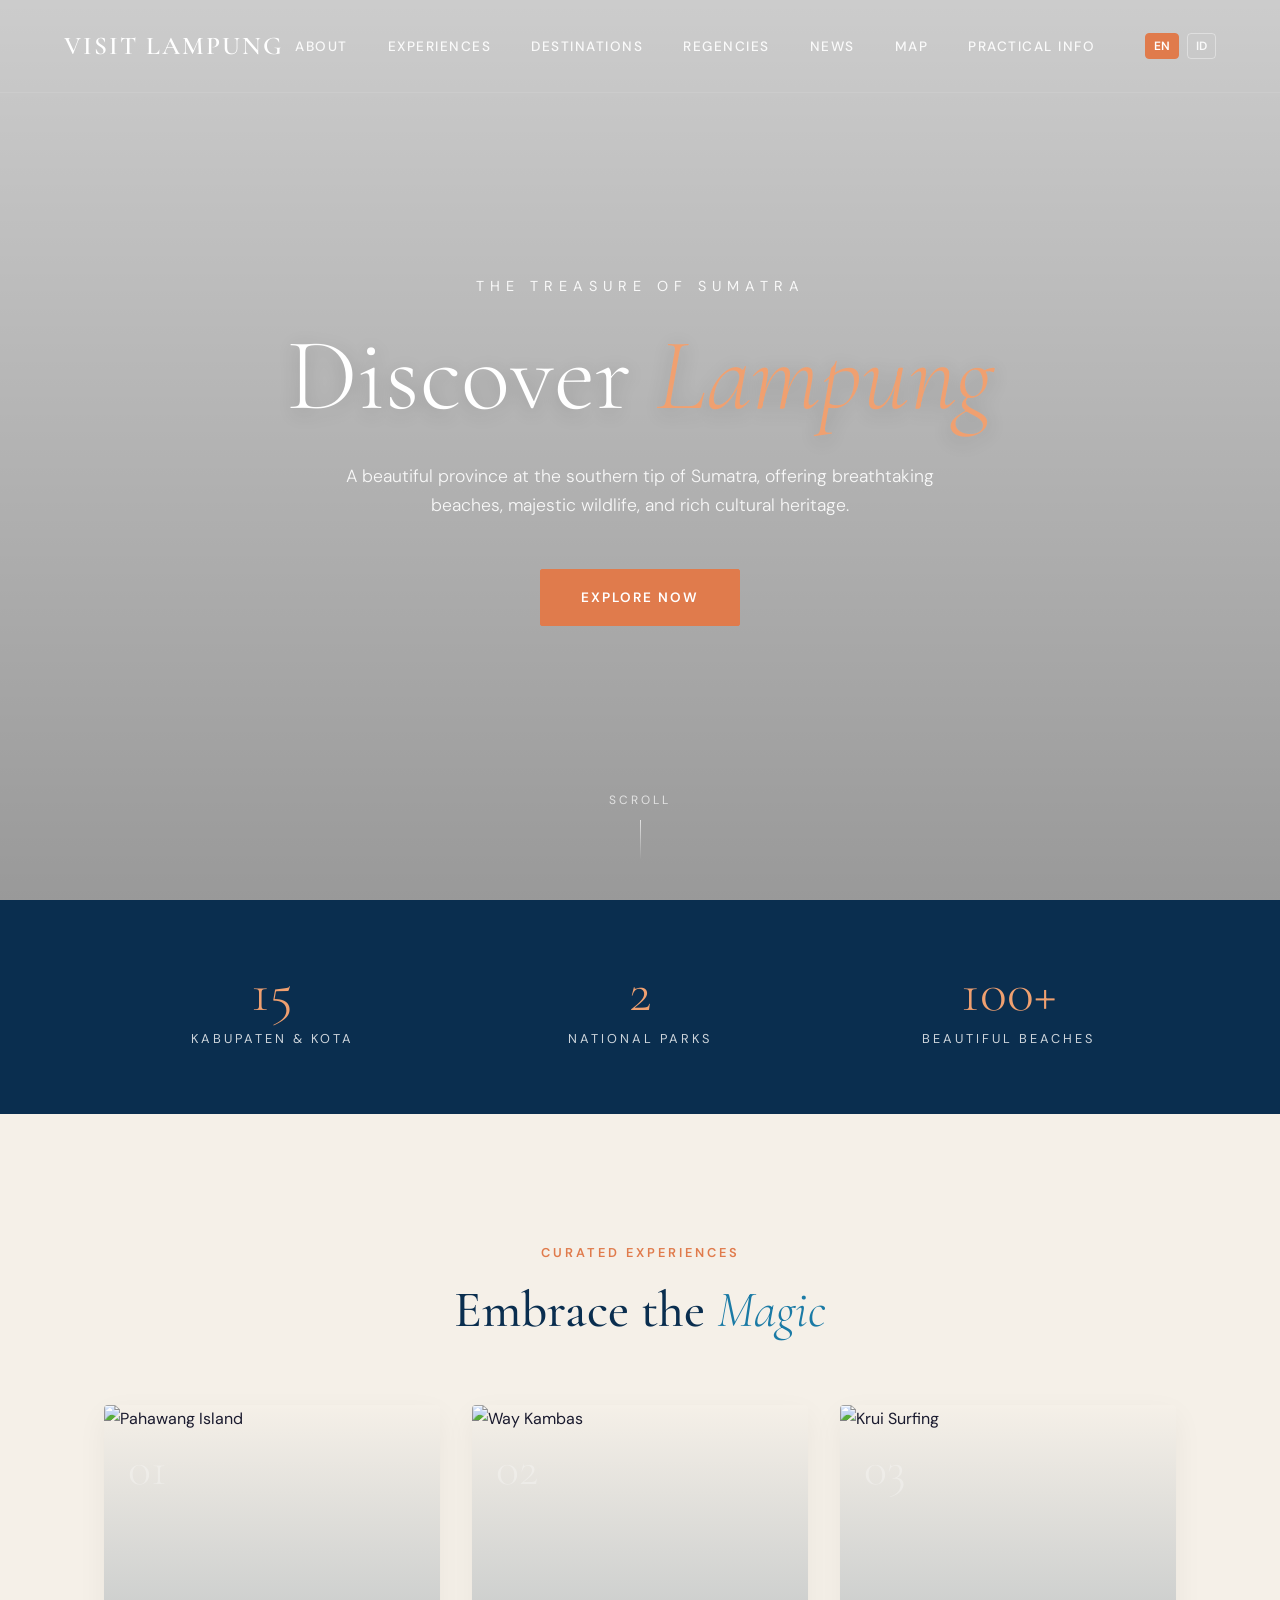
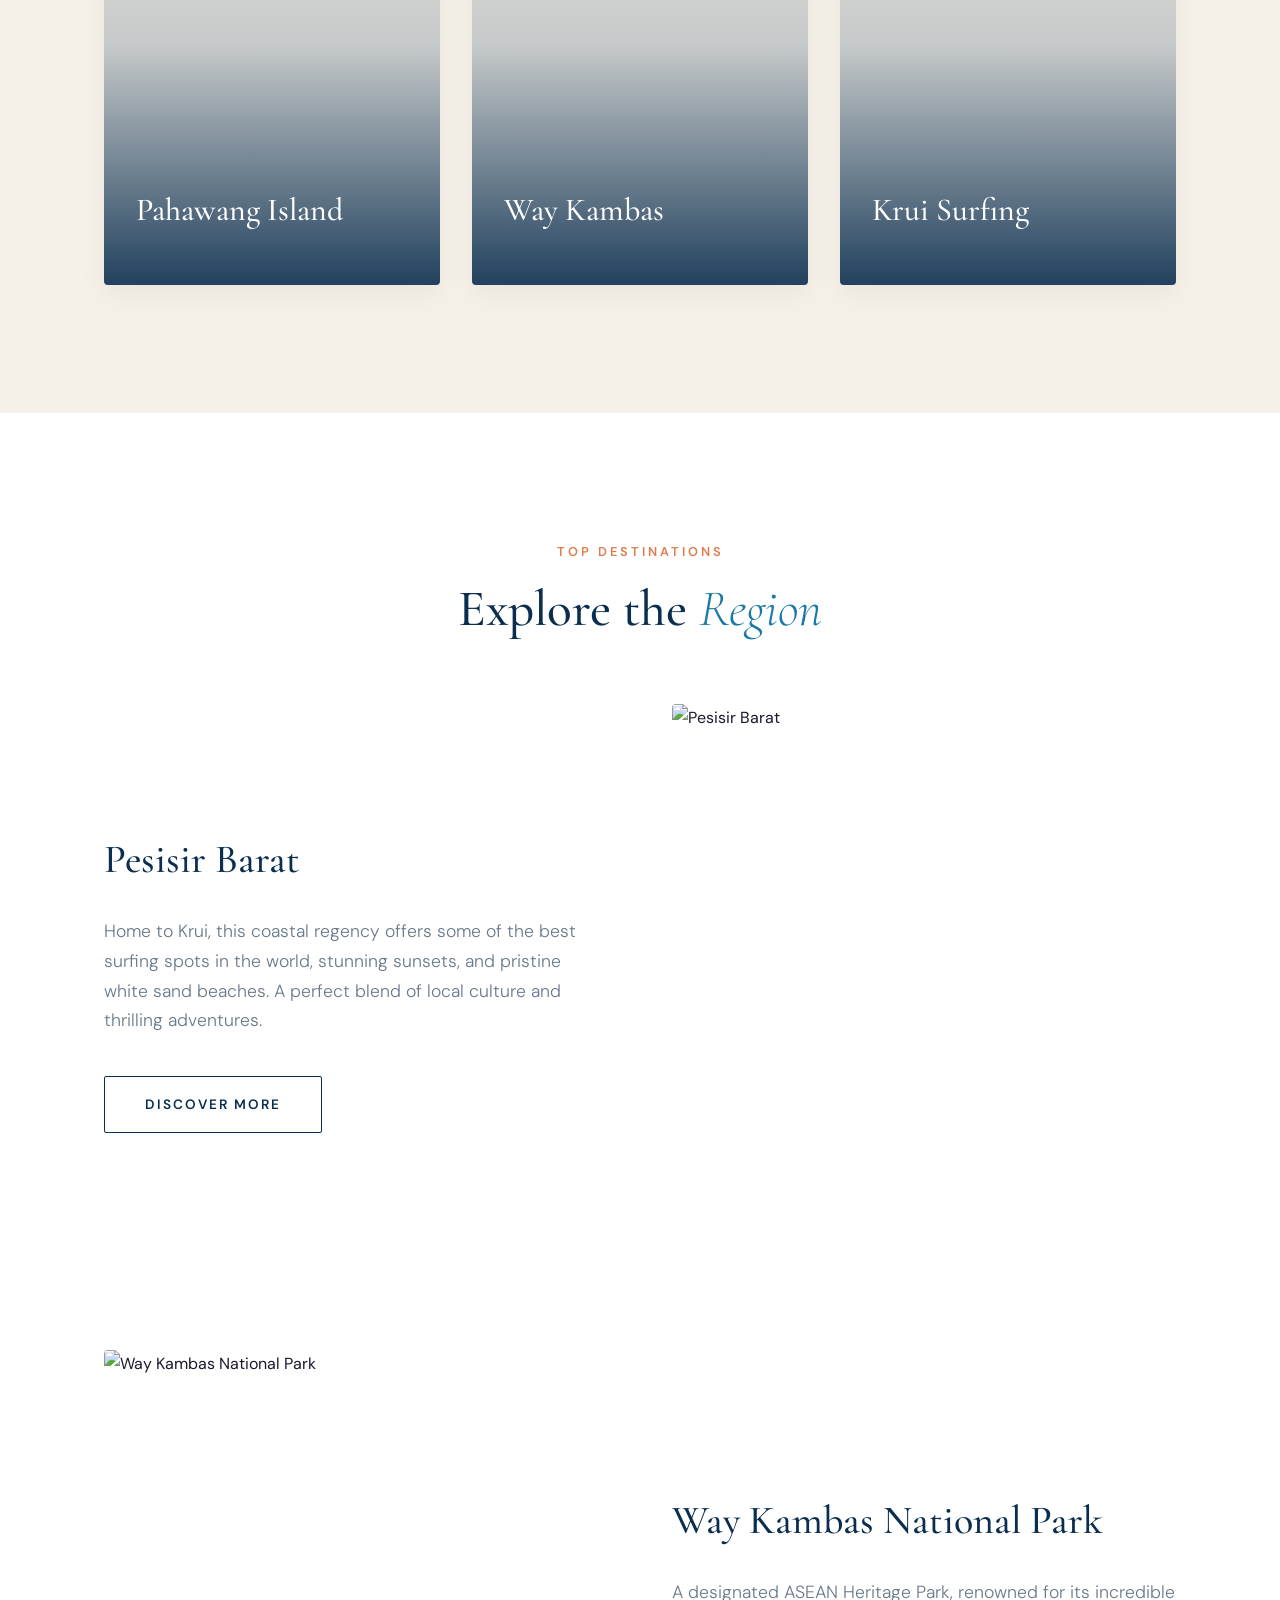
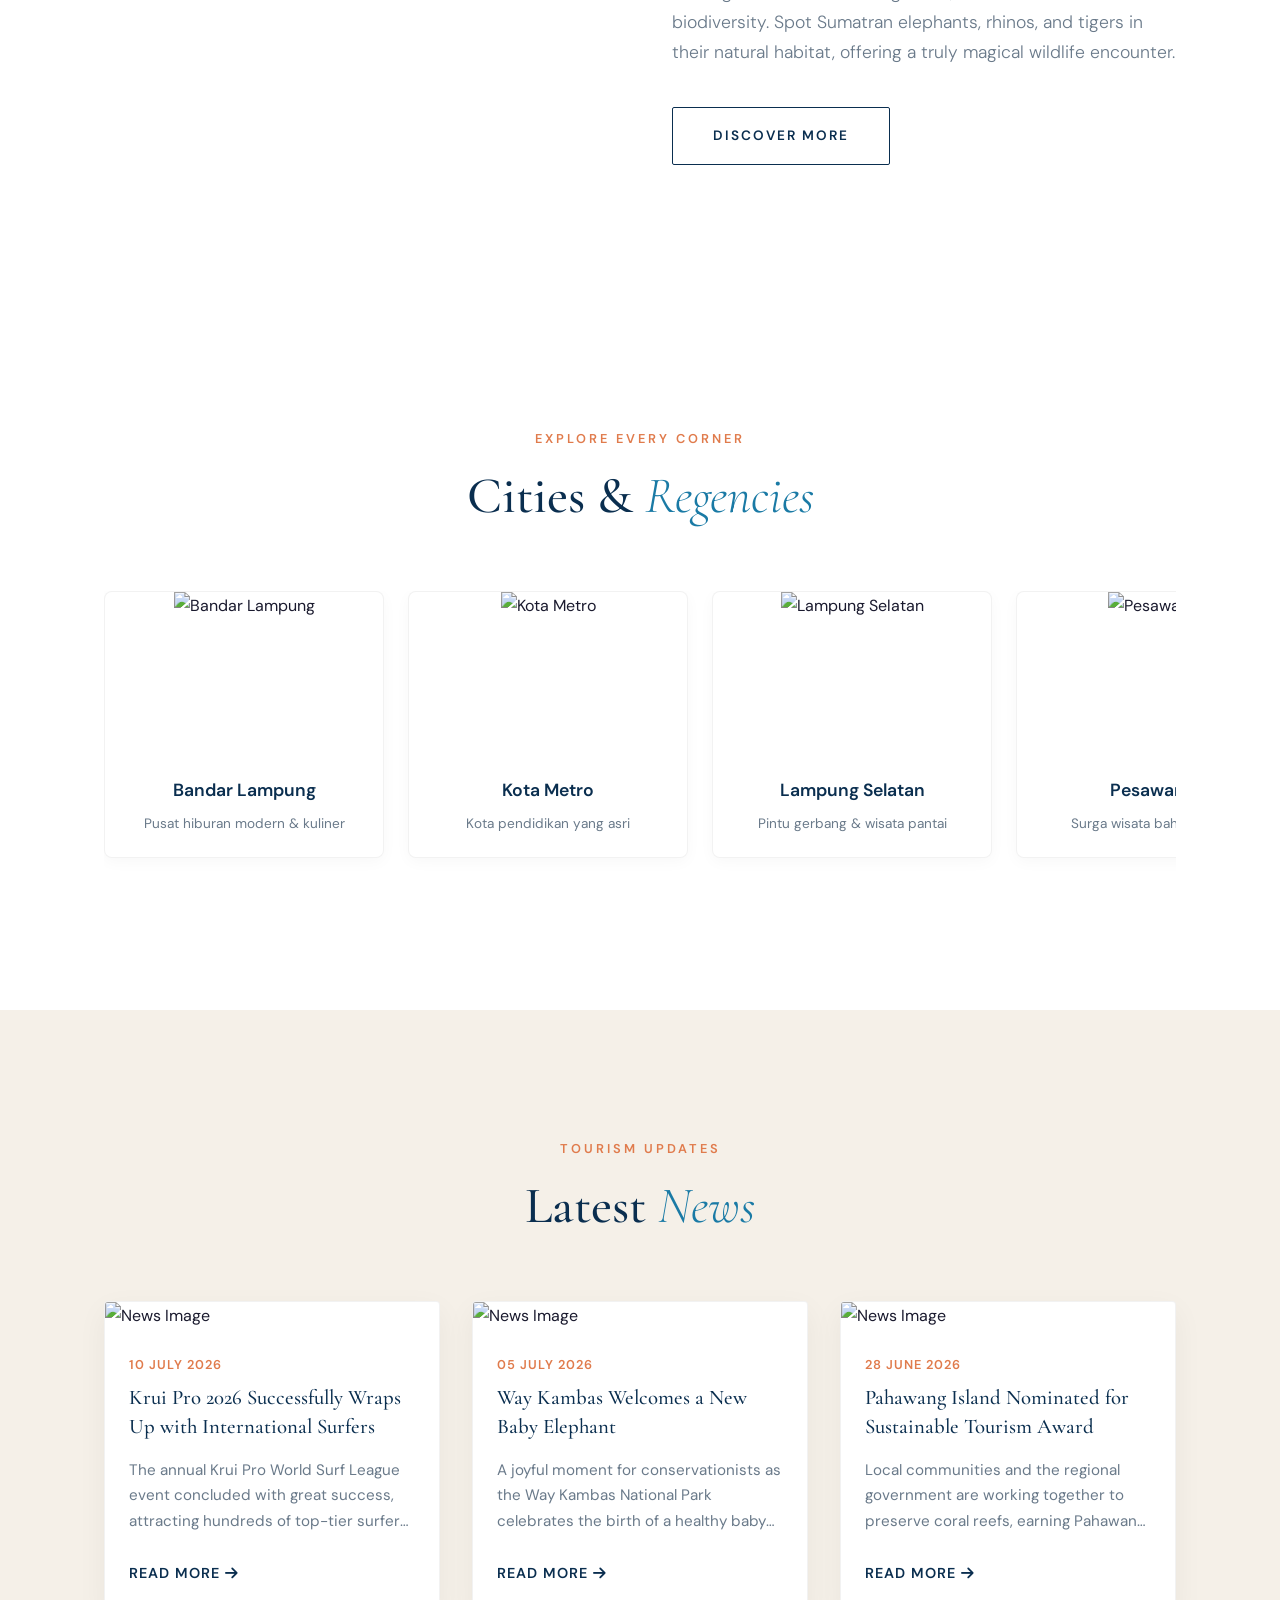
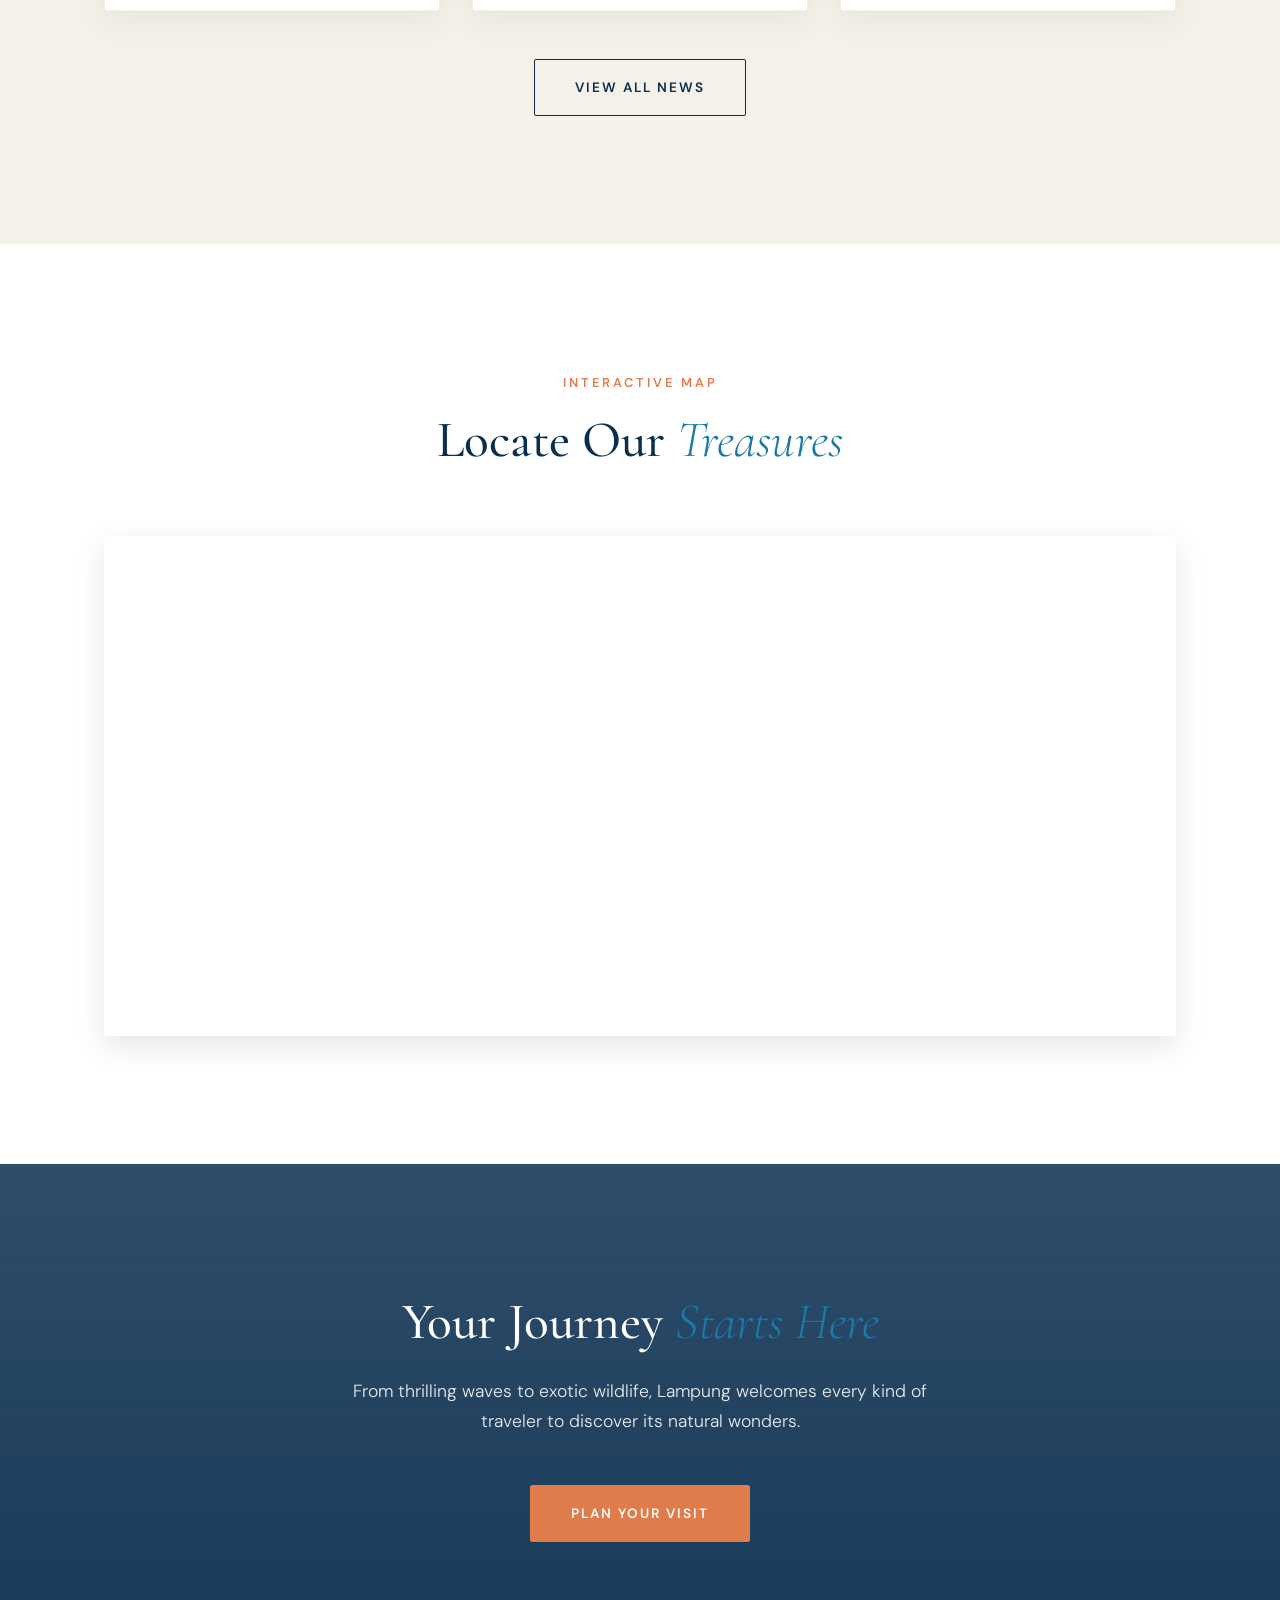
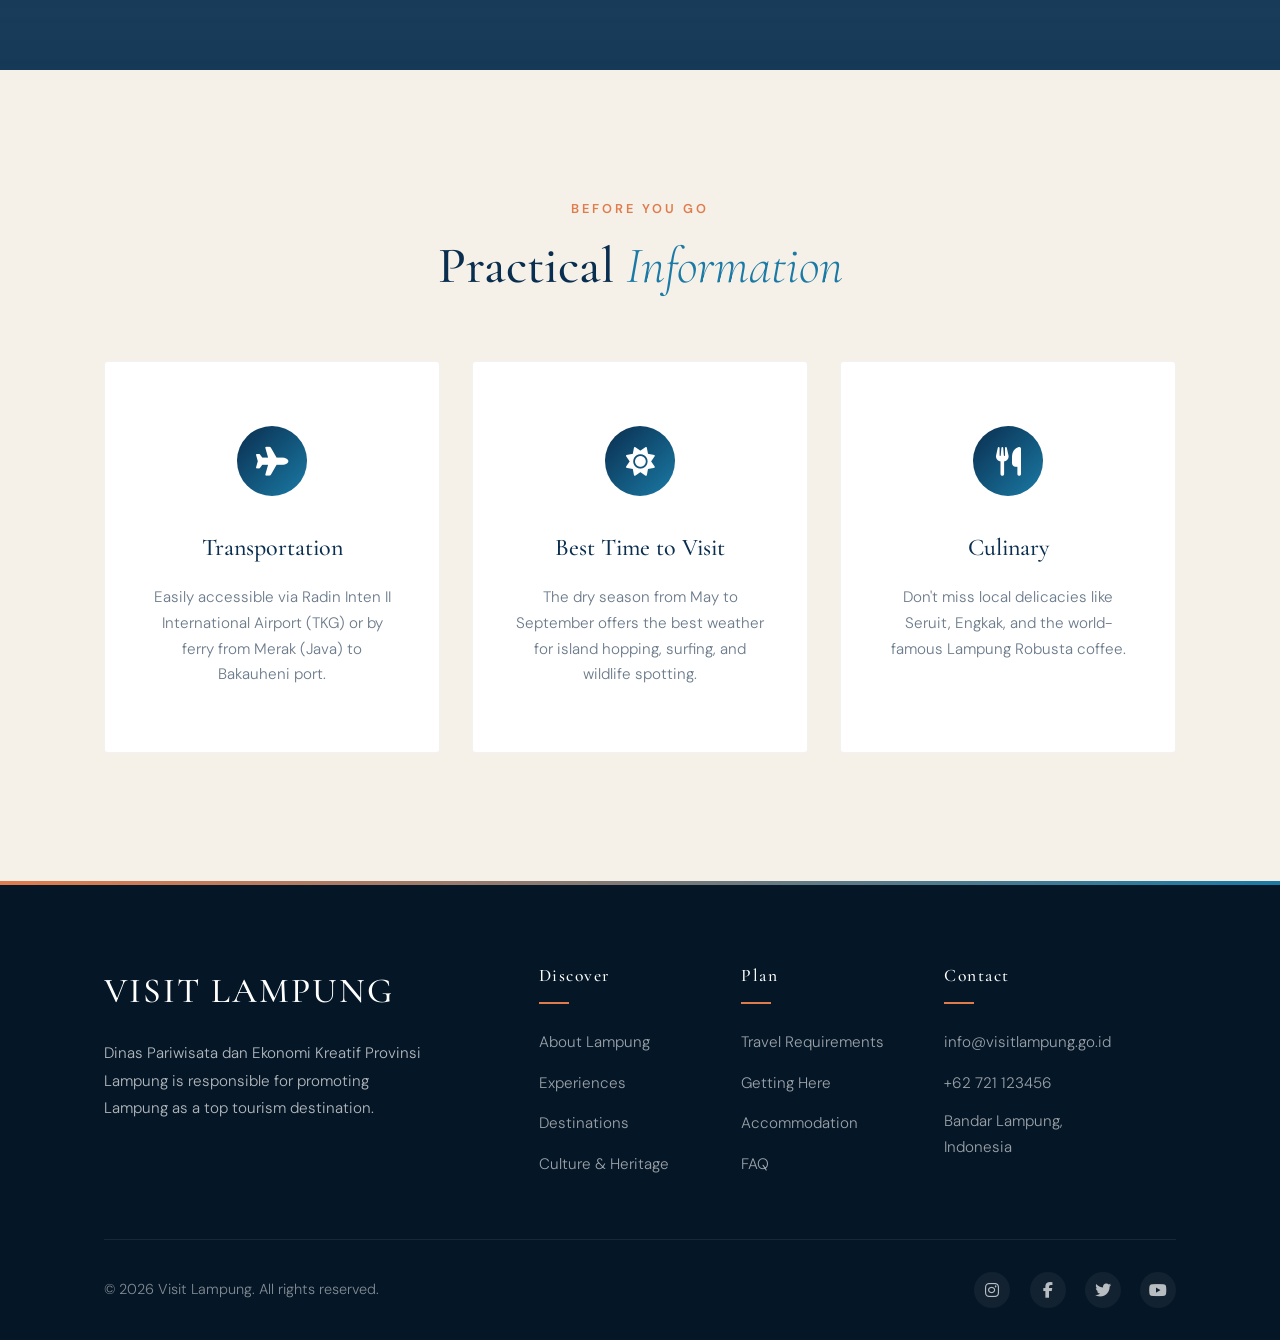
==== index.html @ 8936d52b "awal" ====
<!DOCTYPE html>
<html lang="en">

<head>
    <meta charset="UTF-8">
    <meta name="viewport" content="width=device-width, initial-scale=1.0">
    <title data-i18n="page_title">Visit Lampung — The Treasure of Sumatra</title>

    <!-- Fonts -->
    <link rel="preconnect" href="https://fonts.googleapis.com">
    <link rel="preconnect" href="https://fonts.gstatic.com" crossorigin>
    <link
        href="https://fonts.googleapis.com/css2?family=Cormorant+Garamond:ital,wght@0,300;0,500;0,600;1,300;1,500&family=DM+Sans:wght@300;400;500;600&display=swap"
        rel="stylesheet">

    <!-- Icons -->
    <link rel="stylesheet" href="https://cdnjs.cloudflare.com/ajax/libs/font-awesome/6.4.0/css/all.min.css">

    <!-- Leaflet CSS -->
    <link rel="stylesheet" href="https://unpkg.com/leaflet@1.9.4/dist/leaflet.css"
        integrity="sha256-p4NxAoJBhIIN+hmNHrzRCf9tD/miZyoHS5obTRR9BMY=" crossorigin="" />

    <link rel="stylesheet" href="css/style.css">
</head>

<body>

    <!-- Navbar -->
    <nav class="navbar" id="navbar">
        <a href="#" class="logo">VISIT LAMPUNG</a>
        <ul class="nav-links" id="nav-links">
            <li><a href="#about" data-i18n="nav_about">About</a></li>
            <li><a href="#experiences" data-i18n="nav_exp">Experiences</a></li>
            <li><a href="#destinations" data-i18n="nav_dest">Destinations</a></li>
            <li><a href="#regencies" data-i18n="nav_regencies">Regencies</a></li>
            <li><a href="#news" data-i18n="nav_news">News</a></li>
            <li><a href="#map-section" data-i18n="nav_map">Map</a></li>
            <li><a href="#practical" data-i18n="nav_prac">Practical Info</a></li>
            <li class="lang-switch">
                <button class="lang-btn active" onclick="setLang('en')">EN</button>
                <button class="lang-btn" onclick="setLang('id')">ID</button>
            </li>
        </ul>
        <div class="menu-toggle" id="menu-toggle">
            <span></span>
            <span></span>
            <span></span>
        </div>
    </nav>

    <!-- Hero Section -->
    <section class="hero">
        <div class="hero-bg"></div>
        <div class="hero-content">
            <span class="hero-subtitle" data-i18n="hero_sub">The Treasure of Sumatra</span>
            <h1 class="hero-title" data-i18n="hero_title">Discover <em>Lampung</em></h1>
            <p class="hero-desc" data-i18n="hero_desc">A beautiful province at the southern tip of Sumatra, offering
                breathtaking beaches, majestic wildlife, and rich cultural heritage.</p>
            <a href="#experiences" class="btn" data-i18n="btn_explore">Explore Now</a>
        </div>
        <div class="scroll-indicator">
            <span data-i18n="scroll">Scroll</span>
            <div class="scroll-line"></div>
        </div>
    </section>

    <!-- Stats Section -->
    <section class="stats" id="about">
        <div class="container">
            <div class="stats-grid">
                <div class="stat-item reveal">
                    <div class="stat-num">15</div>
                    <div class="stat-label" data-i18n="stat_1">Kabupaten & Kota</div>
                </div>
                <div class="stat-item reveal" style="transition-delay: 0.1s;">
                    <div class="stat-num">2</div>
                    <div class="stat-label" data-i18n="stat_2">National Parks</div>
                </div>
                <div class="stat-item reveal" style="transition-delay: 0.2s;">
                    <div class="stat-num">100+</div>
                    <div class="stat-label" data-i18n="stat_3">Beautiful Beaches</div>
                </div>
            </div>
        </div>
    </section>

    <!-- Experiences Section -->
    <section class="section bg-sand" id="experiences">
        <div class="container">
            <div class="section-header reveal">
                <span class="section-tag" data-i18n="exp_tag">Curated Experiences</span>
                <h2 class="section-title" data-i18n="exp_title">Embrace the <em>Magic</em></h2>
            </div>
            <div class="grid-cards">
                <div class="exp-card reveal">
                    <img src="https://images.unsplash.com/photo-1559128010-7c1ad6e1b6a5?q=80&w=800"
                        alt="Pahawang Island" loading="lazy">
                    <div class="exp-overlay">
                        <span class="exp-num">01</span>
                        <h3 class="exp-title" data-i18n="exp_1_t">Pahawang Island</h3>
                        <p class="exp-desc" data-i18n="exp_1_d">Dive into crystal clear waters and explore vibrant coral
                            reefs teeming with exotic marine life in Pahawang.</p>
                    </div>
                </div>
                <div class="exp-card reveal" style="transition-delay: 0.1s;">
                    <img src="https://images.unsplash.com/photo-1557050543-4d5f4e07ef46?q=80&w=800" alt="Way Kambas"
                        loading="lazy">
                    <div class="exp-overlay">
                        <span class="exp-num">02</span>
                        <h3 class="exp-title" data-i18n="exp_2_t">Way Kambas</h3>
                        <p class="exp-desc" data-i18n="exp_2_d">Experience the majestic wildlife and meet the gentle
                            giants at the Way Kambas Elephant Sanctuary.</p>
                    </div>
                </div>
                <div class="exp-card reveal" style="transition-delay: 0.2s;">
                    <img src="https://images.unsplash.com/photo-1502680390469-be75c86b636f?q=80&w=800"
                        alt="Krui Surfing" loading="lazy">
                    <div class="exp-overlay">
                        <span class="exp-num">03</span>
                        <h3 class="exp-title" data-i18n="exp_3_t">Krui Surfing</h3>
                        <p class="exp-desc" data-i18n="exp_3_d">Catch the world-class waves at Krui, a hidden paradise
                            for surfers with pristine coastlines.</p>
                    </div>
                </div>
            </div>
        </div>
    </section>

    <!-- Destinations Section -->
    <section class="section" id="destinations">
        <div class="container">
            <div class="section-header reveal">
                <span class="section-tag" data-i18n="dest_tag">Top Destinations</span>
                <h2 class="section-title" data-i18n="dest_title">Explore the <em>Region</em></h2>
            </div>

            <div class="dest-card reveal">
                <div class="dest-img">
                    <img src="https://images.unsplash.com/photo-1507525428034-b723cf961d3e?q=80&w=1000"
                        alt="Pesisir Barat" loading="lazy">
                </div>
                <div class="dest-info">
                    <h3 data-i18n="dest_1_t">Pesisir Barat</h3>
                    <p data-i18n="dest_1_d">Home to Krui, this coastal regency offers some of the best surfing spots in
                        the world, stunning sunsets, and pristine white sand beaches. A perfect blend of local culture
                        and thrilling adventures.</p>
                    <a href="#" class="btn btn-outline" data-i18n="dest_btn">Discover More</a>
                </div>
            </div>

            <div class="dest-card reveal">
                <div class="dest-img">
                    <img src="https://images.unsplash.com/photo-1547471080-7fc2caa6f17f?q=80&w=1000"
                        alt="Way Kambas National Park" loading="lazy">
                </div>
                <div class="dest-info">
                    <h3 data-i18n="dest_2_t">Way Kambas National Park</h3>
                    <p data-i18n="dest_2_d">A designated ASEAN Heritage Park, renowned for its incredible biodiversity.
                        Spot Sumatran elephants, rhinos, and tigers in their natural habitat, offering a truly magical
                        wildlife encounter.</p>
                    <a href="way-kambas.html" class="btn btn-outline" data-i18n="dest_btn">Discover More</a>
                </div>
            </div>
        </div>
    </section>

    <!-- Regencies & Cities Section -->
    <section class="section" id="regencies" style="padding-top: 0;">
        <div class="container">
            <div class="section-header reveal">
                <span class="section-tag" data-i18n="regency_tag">Explore Every Corner</span>
                <h2 class="section-title" data-i18n="regency_title">Cities & <em>Regencies</em></h2>
            </div>
            
            <div class="regency-grid">
                <!-- 15 Regencies -->
                <a href="regency.html?id=bandar-lampung" class="regency-card reveal">
                    <div class="regency-img-container">
                        <img src="https://images.unsplash.com/photo-1542317148-8b4bdccb33ea?q=80&w=400" alt="Bandar Lampung" class="regency-img" loading="lazy">
                    </div>
                    <div class="regency-content">
                        <div class="regency-name">Bandar Lampung</div>
                        <div class="regency-desc">Pusat hiburan modern & kuliner</div>
                    </div>
                </a>
                <a href="regency.html?id=metro" class="regency-card reveal" style="transition-delay: 0.05s;">
                    <div class="regency-img-container">
                        <img src="https://images.unsplash.com/photo-1498084393753-b411b2d26b34?q=80&w=400" alt="Kota Metro" class="regency-img" loading="lazy">
                    </div>
                    <div class="regency-content">
                        <div class="regency-name">Kota Metro</div>
                        <div class="regency-desc">Kota pendidikan yang asri</div>
                    </div>
                </a>
                <a href="regency.html?id=lampung-selatan" class="regency-card reveal" style="transition-delay: 0.1s;">
                    <div class="regency-img-container">
                        <img src="https://images.unsplash.com/photo-1507525428034-b723cf961d3e?q=80&w=400" alt="Lampung Selatan" class="regency-img" loading="lazy">
                    </div>
                    <div class="regency-content">
                        <div class="regency-name">Lampung Selatan</div>
                        <div class="regency-desc">Pintu gerbang & wisata pantai</div>
                    </div>
                </a>
                <a href="regency.html?id=pesawaran" class="regency-card reveal" style="transition-delay: 0.15s;">
                    <div class="regency-img-container">
                        <img src="https://images.unsplash.com/photo-1559128010-7c1ad6e1b6a5?q=80&w=400" alt="Pesawaran" class="regency-img" loading="lazy">
                    </div>
                    <div class="regency-content">
                        <div class="regency-name">Pesawaran</div>
                        <div class="regency-desc">Surga wisata bahari eksotis</div>
                    </div>
                </a>
                <a href="regency.html?id=tanggamus" class="regency-card reveal" style="transition-delay: 0.2s;">
                    <div class="regency-img-container">
                        <img src="https://images.unsplash.com/photo-1476514525535-07fb3b4ae5f1?q=80&w=400" alt="Tanggamus" class="regency-img" loading="lazy">
                    </div>
                    <div class="regency-content">
                        <div class="regency-name">Tanggamus</div>
                        <div class="regency-desc">Lumba-lumba liar & alam dramatis</div>
                    </div>
                </a>
                <a href="regency.html?id=pesisir-barat" class="regency-card reveal" style="transition-delay: 0.25s;">
                    <div class="regency-img-container">
                        <img src="https://images.unsplash.com/photo-1502680390469-be75c86b636f?q=80&w=400" alt="Pesisir Barat" class="regency-img" loading="lazy">
                    </div>
                    <div class="regency-content">
                        <div class="regency-name">Pesisir Barat</div>
                        <div class="regency-desc">Kawasan selancar kelas dunia</div>
                    </div>
                </a>
                <a href="regency.html?id=lampung-barat" class="regency-card reveal" style="transition-delay: 0.3s;">
                    <div class="regency-img-container">
                        <img src="https://images.unsplash.com/photo-1464822759023-fed622ff2c3b?q=80&w=400" alt="Lampung Barat" class="regency-img" loading="lazy">
                    </div>
                    <div class="regency-content">
                        <div class="regency-name">Lampung Barat</div>
                        <div class="regency-desc">Pegunungan vulkanik & kopi</div>
                    </div>
                </a>
                <a href="regency.html?id=lampung-timur" class="regency-card reveal" style="transition-delay: 0.35s;">
                    <div class="regency-img-container">
                        <img src="https://images.unsplash.com/photo-1557050543-4d5f4e07ef46?q=80&w=400" alt="Lampung Timur" class="regency-img" loading="lazy">
                    </div>
                    <div class="regency-content">
                        <div class="regency-name">Lampung Timur</div>
                        <div class="regency-desc">Konservasi satwa & prasejarah</div>
                    </div>
                </a>
                <a href="regency.html?id=lampung-tengah" class="regency-card reveal" style="transition-delay: 0.4s;">
                    <div class="regency-img-container">
                        <img src="https://images.unsplash.com/photo-1582215286419-54d19d67566f?q=80&w=400" alt="Lampung Tengah" class="regency-img" loading="lazy">
                    </div>
                    <div class="regency-content">
                        <div class="regency-name">Lampung Tengah</div>
                        <div class="regency-desc">Wisata bendungan & religi</div>
                    </div>
                </a>
                <a href="regency.html?id=lampung-utara" class="regency-card reveal" style="transition-delay: 0.45s;">
                    <div class="regency-img-container">
                        <img src="https://images.unsplash.com/photo-1432405972618-c60b0225b8f9?q=80&w=400" alt="Lampung Utara" class="regency-img" loading="lazy">
                    </div>
                    <div class="regency-content">
                        <div class="regency-name">Lampung Utara</div>
                        <div class="regency-desc">Potensi air terjun tersembunyi</div>
                    </div>
                </a>
                <a href="regency.html?id=way-kanan" class="regency-card reveal" style="transition-delay: 0.5s;">
                    <div class="regency-img-container">
                        <img src="https://images.unsplash.com/photo-1506159904225-b4618e47f96b?q=80&w=400" alt="Way Kanan" class="regency-img" loading="lazy">
                    </div>
                    <div class="regency-content">
                        <div class="regency-name">Way Kanan</div>
                        <div class="regency-desc">Bumi petani & wisata air terjun</div>
                    </div>
                </a>
                <a href="regency.html?id=mesuji" class="regency-card reveal" style="transition-delay: 0.55s;">
                    <div class="regency-img-container">
                        <img src="https://images.unsplash.com/photo-1476514525535-07fb3b4ae5f1?q=80&w=400" alt="Mesuji" class="regency-img" loading="lazy">
                    </div>
                    <div class="regency-content">
                        <div class="regency-name">Mesuji</div>
                        <div class="regency-desc">Wilayah perairan sungai besar</div>
                    </div>
                </a>
                <a href="regency.html?id=tulang-bawang" class="regency-card reveal" style="transition-delay: 0.6s;">
                    <div class="regency-img-container">
                        <img src="https://images.unsplash.com/photo-1548625361-ec8f1211e227?q=80&w=400" alt="Tulang Bawang" class="regency-img" loading="lazy">
                    </div>
                    <div class="regency-content">
                        <div class="regency-name">Tulang Bawang</div>
                        <div class="regency-desc">Sejarah kerajaan masa lalu</div>
                    </div>
                </a>
                <a href="regency.html?id=tulang-bawang-barat" class="regency-card reveal" style="transition-delay: 0.65s;">
                    <div class="regency-img-container">
                        <img src="https://images.unsplash.com/photo-1518005020951-eccb494ad742?q=80&w=400" alt="Tulang Bawang Barat" class="regency-img" loading="lazy">
                    </div>
                    <div class="regency-content">
                        <div class="regency-name">Tulang Bawang Barat</div>
                        <div class="regency-desc">Arsitektur modern & filosofis</div>
                    </div>
                </a>
                <a href="regency.html?id=pringsewu" class="regency-card reveal" style="transition-delay: 0.7s;">
                    <div class="regency-img-container">
                        <img src="https://images.unsplash.com/photo-1505934333218-8fe26ff118fb?q=80&w=400" alt="Pringsewu" class="regency-img" loading="lazy">
                    </div>
                    <div class="regency-content">
                        <div class="regency-name">Pringsewu</div>
                        <div class="regency-desc">Agrowisata kreatif & perbukitan</div>
                    </div>
                </a>
            </div>
        </div>
    </section>

    <!-- News Section -->
    <section class="section bg-sand" id="news">
        <div class="container">
            <div class="section-header reveal">
                <span class="section-tag" data-i18n="news_tag">Tourism Updates</span>
                <h2 class="section-title" data-i18n="news_title">Latest <em>News</em></h2>
            </div>

            <div class="news-grid">
                <!-- News Item 1 -->
                <div class="news-card reveal">
                    <img src="https://images.unsplash.com/photo-1544550581-5f7ceaf7f992?q=80&w=600" alt="News Image"
                        class="news-img" loading="lazy">
                    <div class="news-content">
                        <span class="news-date">10 July 2026</span>
                        <h3 class="news-title" data-i18n="news_1_t">Krui Pro 2026 Successfully Wraps Up with
                            International Surfers</h3>
                        <p class="news-desc" data-i18n="news_1_d">The annual Krui Pro World Surf League event concluded
                            with great success, attracting hundreds of top-tier surfers from around the globe to Pesisir
                            Barat.</p>
                        <a href="#" class="news-link" data-i18n="read_more">Read More <i
                                class="fas fa-arrow-right"></i></a>
                    </div>
                </div>

                <!-- News Item 2 -->
                <div class="news-card reveal" style="transition-delay: 0.1s;">
                    <img src="https://images.unsplash.com/photo-1557050543-4d5f4e07ef46?q=80&w=600" alt="News Image"
                        class="news-img" loading="lazy">
                    <div class="news-content">
                        <span class="news-date">05 July 2026</span>
                        <h3 class="news-title" data-i18n="news_2_t">Way Kambas Welcomes a New Baby Elephant</h3>
                        <p class="news-desc" data-i18n="news_2_d">A joyful moment for conservationists as the Way Kambas
                            National Park celebrates the birth of a healthy baby Sumatran elephant this week.</p>
                        <a href="#" class="news-link" data-i18n="read_more">Read More <i
                                class="fas fa-arrow-right"></i></a>
                    </div>
                </div>

                <!-- News Item 3 -->
                <div class="news-card reveal" style="transition-delay: 0.2s;">
                    <img src="https://images.unsplash.com/photo-1559128010-7c1ad6e1b6a5?q=80&w=600" alt="News Image"
                        class="news-img" loading="lazy">
                    <div class="news-content">
                        <span class="news-date">28 June 2026</span>
                        <h3 class="news-title" data-i18n="news_3_t">Pahawang Island Nominated for Sustainable Tourism
                            Award</h3>
                        <p class="news-desc" data-i18n="news_3_d">Local communities and the regional government are
                            working together to preserve coral reefs, earning Pahawang Island a spot in this year's
                            Sustainable Tourism Awards.</p>
                        <a href="#" class="news-link" data-i18n="read_more">Read More <i
                                class="fas fa-arrow-right"></i></a>
                    </div>
                </div>
            </div>

            <div style="text-align: center; margin-top: 3rem;" class="reveal">
                <a href="#" class="btn btn-outline" data-i18n="view_all_news">View All News</a>
            </div>
        </div>
    </section>

    <!-- Map Section -->
    <section class="section" id="map-section">
        <div class="container">
            <div class="section-header reveal">
                <span class="section-tag" data-i18n="map_tag">Interactive Map</span>
                <h2 class="section-title" data-i18n="map_title">Locate Our <em>Treasures</em></h2>
            </div>
            <div class="reveal">
                <div id="map"></div>
            </div>
        </div>
    </section>

    <!-- CTA Section -->
    <section class="cta">
        <div class="container reveal">
            <h2 class="section-title" data-i18n="cta_title">Your Journey <em>Starts Here</em></h2>
            <p data-i18n="cta_desc">From thrilling waves to exotic wildlife, Lampung welcomes every kind of traveler to
                discover its natural wonders.</p>
            <a href="#" class="btn" data-i18n="btn_plan">Plan Your Visit</a>
        </div>
    </section>

    <!-- Practical Info Section -->
    <section class="section bg-sand" id="practical">
        <div class="container">
            <div class="section-header reveal">
                <span class="section-tag" data-i18n="prac_tag">Before You Go</span>
                <h2 class="section-title" data-i18n="prac_title">Practical <em>Information</em></h2>
            </div>
            <div class="grid-cards">
                <div class="prac-card reveal">
                    <div class="prac-icon"><i class="fas fa-plane"></i></div>
                    <h4 data-i18n="prac_1_t">Transportation</h4>
                    <p data-i18n="prac_1_d">Easily accessible via Radin Inten II International Airport (TKG) or by ferry
                        from Merak (Java) to Bakauheni port.</p>
                </div>
                <div class="prac-card reveal" style="transition-delay: 0.1s;">
                    <div class="prac-icon"><i class="fas fa-sun"></i></div>
                    <h4 data-i18n="prac_2_t">Best Time to Visit</h4>
                    <p data-i18n="prac_2_d">The dry season from May to September offers the best weather for island
                        hopping, surfing, and wildlife spotting.</p>
                </div>
                <div class="prac-card reveal" style="transition-delay: 0.2s;">
                    <div class="prac-icon"><i class="fas fa-utensils"></i></div>
                    <h4 data-i18n="prac_3_t">Culinary</h4>
                    <p data-i18n="prac_3_d">Don't miss local delicacies like Seruit, Engkak, and the world-famous
                        Lampung Robusta coffee.</p>
                </div>
            </div>
        </div>
    </section>

    <!-- Footer -->
    <footer class="footer">
        <div class="container">
            <div class="footer-grid">
                <div class="footer-brand">
                    <h3>VISIT LAMPUNG</h3>
                    <p data-i18n="foot_desc">Dinas Pariwisata dan Ekonomi Kreatif Provinsi Lampung is responsible for
                        promoting Lampung as a top tourism destination.</p>
                </div>
                <div class="footer-col">
                    <h4 data-i18n="foot_disc">Discover</h4>
                    <ul>
                        <li><a href="#about" data-i18n="f_about">About Lampung</a></li>
                        <li><a href="#experiences" data-i18n="f_exp">Experiences</a></li>
                        <li><a href="#destinations" data-i18n="f_dest">Destinations</a></li>
                        <li><a href="#" data-i18n="f_culture">Culture & Heritage</a></li>
                    </ul>
                </div>
                <div class="footer-col">
                    <h4 data-i18n="foot_plan">Plan</h4>
                    <ul>
                        <li><a href="#" data-i18n="f_req">Travel Requirements</a></li>
                        <li><a href="#" data-i18n="f_get">Getting Here</a></li>
                        <li><a href="#" data-i18n="f_acc">Accommodation</a></li>
                        <li><a href="#" data-i18n="f_faq">FAQ</a></li>
                    </ul>
                </div>
                <div class="footer-col">
                    <h4 data-i18n="foot_contact">Contact</h4>
                    <ul>
                        <li><a href="#">info@visitlampung.go.id</a></li>
                        <li><a href="#">+62 721 123456</a></li>
                        <li><a href="#">Bandar Lampung,<br>Indonesia</a></li>
                    </ul>
                </div>
            </div>
            <div class="footer-bottom">
                <span data-i18n="copy">&copy; 2026 Visit Lampung. All rights reserved.</span>
                <div class="socials">
                    <a href="#"><i class="fab fa-instagram"></i></a>
                    <a href="#"><i class="fab fa-facebook-f"></i></a>
                    <a href="#"><i class="fab fa-twitter"></i></a>
                    <a href="#"><i class="fab fa-youtube"></i></a>
                </div>
            </div>
        </div>
    </footer>

    <!-- Scripts -->

    <!-- Leaflet JS -->
    <script src="https://unpkg.com/leaflet@1.9.4/dist/leaflet.js"
        integrity="sha256-20nQCchB9co0qIjJZRGuk2/Z9VM+kNiyxNV1lvTlZBo=" crossorigin=""></script>
    <script src="js/script.js"></script>
</body>

</html>
---- css/style.css ----
/* CSS Variables */
        :root {
            --primary: #0a2e4f;
            --primary-light: #1a7aa5;
            --secondary: #e07b4c;
            --secondary-light: #f0a070;
            --text-dark: #1a1a2e;
            --text-muted: #6a7a8a;
            --bg-light: #f5f0e8;
            --white: #ffffff;
            --overlay: rgba(10, 46, 79, 0.4);
        }

        /* Reset & Base */
        * {
            margin: 0;
            padding: 0;
            box-sizing: border-box;
        }

        html {
            scroll-behavior: smooth;
        }

        body {
            font-family: 'DM Sans', sans-serif;
            color: var(--text-dark);
            background-color: var(--white);
            line-height: 1.7;
            overflow-x: hidden;
        }

        h1,
        h2,
        h3,
        h4,
        h5,
        h6 {
            font-family: 'Cormorant Garamond', serif;
            font-weight: 500;
        }

        a {
            text-decoration: none;
        }

        ul {
            list-style: none;
        }

        /* Reusable Components */
        .container {
            max-width: 1200px;
            margin: 0 auto;
            padding: 0 5%;
        }

        .section {
            padding: 8rem 0;
        }

        .section-header {
            text-align: center;
            margin-bottom: 4rem;
        }

        .section-tag {
            color: var(--secondary);
            text-transform: uppercase;
            letter-spacing: 3px;
            font-size: 0.8rem;
            font-weight: 600;
            display: block;
            margin-bottom: 1rem;
        }

        .section-title {
            font-size: clamp(2.5rem, 4vw, 3.5rem);
            color: var(--primary);
            line-height: 1.2;
        }

        .section-title em {
            font-style: italic;
            font-weight: 300;
            color: var(--primary-light);
        }

        .btn {
            display: inline-block;
            padding: 1rem 2.5rem;
            background: var(--secondary);
            color: var(--white);
            text-transform: uppercase;
            letter-spacing: 2px;
            font-size: 0.85rem;
            font-weight: 600;
            border-radius: 2px;
            transition: all 0.3s ease;
            border: 1px solid var(--secondary);
            cursor: pointer;
        }

        .btn:hover {
            background: var(--secondary-light);
            border-color: var(--secondary-light);
            transform: translateY(-3px);
            box-shadow: 0 10px 20px rgba(224, 123, 76, 0.2);
            color: var(--white);
        }

        .btn-outline {
            background: transparent;
            border: 1px solid var(--primary);
            color: var(--primary);
        }

        .btn-outline:hover {
            background: var(--primary);
            color: var(--white);
            box-shadow: 0 10px 20px rgba(10, 46, 79, 0.15);
        }

        /* Navbar */
        .navbar {
            position: fixed;
            top: 0;
            width: 100%;
            padding: 1.5rem 5%;
            display: flex;
            justify-content: space-between;
            align-items: center;
            z-index: 1000;
            transition: all 0.4s ease;
            border-bottom: 1px solid rgba(255, 255, 255, 0.1);
        }

        .navbar.scrolled {
            background: rgba(255, 255, 255, 0.98);
            padding: 1rem 5%;
            box-shadow: 0 2px 20px rgba(0, 0, 0, 0.05);
            border-bottom: 1px solid transparent;
        }

        .logo {
            font-family: 'Cormorant Garamond', serif;
            font-size: 1.6rem;
            font-weight: 600;
            color: var(--white);
            letter-spacing: 2px;
            transition: color 0.4s ease;
        }

        .navbar.scrolled .logo {
            color: var(--primary);
        }

        .nav-links {
            display: flex;
            gap: 2.5rem;
            align-items: center;
        }

        .nav-links a {
            color: rgba(255, 255, 255, 0.9);
            font-size: 0.85rem;
            text-transform: uppercase;
            letter-spacing: 1.5px;
            font-weight: 500;
            position: relative;
            transition: color 0.3s ease;
        }

        .navbar.scrolled .nav-links a {
            color: var(--text-dark);
        }

        .nav-links a::after {
            content: '';
            position: absolute;
            bottom: -5px;
            left: 0;
            width: 0;
            height: 2px;
            background: var(--secondary);
            transition: width 0.3s ease;
        }

        .nav-links a:hover::after {
            width: 100%;
        }

        .navbar.scrolled .nav-links a:hover {
            color: var(--secondary);
        }

        .menu-toggle {
            display: none;
            flex-direction: column;
            gap: 6px;
            cursor: pointer;
            z-index: 1001;
        }

        .menu-toggle span {
            display: block;
            width: 25px;
            height: 2px;
            background-color: var(--white);
            transition: 0.3s;
        }

        .navbar.scrolled .menu-toggle span {
            background-color: var(--primary);
        }

        /* Language Switcher */
        .lang-switch {
            display: flex;
            align-items: center;
            gap: 8px;
            margin-left: 10px;
        }

        .lang-btn {
            background: transparent;
            border: 1px solid rgba(255, 255, 255, 0.4);
            color: rgba(255, 255, 255, 0.9);
            padding: 4px 8px;
            cursor: pointer;
            border-radius: 4px;
            font-size: 0.75rem;
            transition: all 0.3s ease;
            font-family: 'DM Sans', sans-serif;
            font-weight: 600;
        }

        .lang-btn:hover {
            border-color: var(--white);
            color: var(--white);
        }

        .lang-btn.active {
            background: var(--secondary);
            border-color: var(--secondary);
            color: var(--white);
        }

        .navbar.scrolled .lang-btn {
            color: var(--text-dark);
            border-color: rgba(0, 0, 0, 0.2);
        }

        .navbar.scrolled .lang-btn:hover {
            border-color: var(--text-dark);
        }

        .navbar.scrolled .lang-btn.active {
            color: var(--white);
            background: var(--secondary);
            border-color: var(--secondary);
        }

        /* Hero Section */
        .hero {
            height: 100vh;
            position: relative;
            display: flex;
            align-items: center;
            justify-content: center;
            text-align: center;
            color: var(--white);
            overflow: hidden;
        }

        .hero-bg {
            position: absolute;
            top: 0;
            left: 0;
            width: 100%;
            height: 100%;
            background: linear-gradient(rgba(0, 0, 0, 0.2), rgba(0, 0, 0, 0.4)), url('https://images.unsplash.com/photo-1552465011-b4e21bf6e79a?q=80&w=2000') center/cover no-repeat;
            z-index: -1;
            animation: heroZoom 20s infinite alternate linear;
        }

        @keyframes heroZoom {
            0% {
                transform: scale(1.05);
            }

            100% {
                transform: scale(1.15);
            }
        }

        .hero-content {
            max-width: 900px;
            padding: 0 20px;
            animation: fadeUp 1.2s ease-out forwards;
            opacity: 0;
            transform: translateY(30px);
        }

        .hero-subtitle {
            font-size: 0.9rem;
            text-transform: uppercase;
            letter-spacing: 6px;
            margin-bottom: 1.5rem;
            display: block;
            opacity: 0.9;
        }

        .hero-title {
            font-size: clamp(4rem, 8vw, 6.5rem);
            line-height: 1.05;
            margin-bottom: 2rem;
            font-weight: 300;
            text-shadow: 0 4px 20px rgba(0, 0, 0, 0.2);
        }

        .hero-title em {
            color: var(--secondary-light);
            font-style: italic;
        }

        .hero-desc {
            font-size: 1.1rem;
            max-width: 600px;
            margin: 0 auto 3rem;
            opacity: 0.9;
            font-weight: 300;
        }

        .scroll-indicator {
            position: absolute;
            bottom: 40px;
            left: 50%;
            transform: translateX(-50%);
            display: flex;
            flex-direction: column;
            align-items: center;
            gap: 10px;
            color: rgba(255, 255, 255, 0.7);
            font-size: 0.75rem;
            letter-spacing: 3px;
            text-transform: uppercase;
            animation: bounce 2s infinite;
        }

        .scroll-line {
            width: 1px;
            height: 40px;
            background: linear-gradient(to bottom, rgba(255, 255, 255, 0.7), transparent);
        }

        @keyframes bounce {

            0%,
            20%,
            50%,
            80%,
            100% {
                transform: translate(-50%, 0);
            }

            40% {
                transform: translate(-50%, -10px);
            }

            60% {
                transform: translate(-50%, -5px);
            }
        }

        /* Stats Strip */
        .stats {
            background: var(--primary);
            color: var(--white);
            padding: 4rem 0;
        }

        .stats-grid {
            display: grid;
            grid-template-columns: repeat(3, 1fr);
            text-align: center;
            gap: 2rem;
        }

        .stat-num {
            font-family: 'Cormorant Garamond', serif;
            font-size: 3.5rem;
            color: var(--secondary-light);
            font-weight: 300;
            line-height: 1;
            margin-bottom: 0.5rem;
        }

        .stat-label {
            font-size: 0.8rem;
            text-transform: uppercase;
            letter-spacing: 3px;
            opacity: 0.8;
        }

        /* Experiences Grid */
        .bg-sand {
            background-color: var(--bg-light);
        }

        .grid-cards {
            display: grid;
            grid-template-columns: repeat(auto-fit, minmax(300px, 1fr));
            gap: 2rem;
        }

        .exp-card {
            position: relative;
            height: 480px;
            border-radius: 4px;
            overflow: hidden;
            cursor: pointer;
            box-shadow: 0 10px 30px rgba(0, 0, 0, 0.05);
        }

        .exp-card img {
            width: 100%;
            height: 100%;
            object-fit: cover;
            transition: transform 0.8s ease;
        }

        .exp-card:hover img {
            transform: scale(1.08);
        }

        .exp-overlay {
            position: absolute;
            inset: 0;
            background: linear-gradient(to top, rgba(10, 46, 79, 0.9) 0%, rgba(10, 46, 79, 0.2) 50%, transparent 100%);
            display: flex;
            flex-direction: column;
            justify-content: flex-end;
            padding: 2.5rem 2rem;
            color: var(--white);
            transition: background 0.4s ease;
        }

        .exp-card:hover .exp-overlay {
            background: linear-gradient(to top, rgba(10, 46, 79, 0.95) 0%, rgba(10, 46, 79, 0.4) 60%, transparent 100%);
        }

        .exp-num {
            font-family: 'Cormorant Garamond', serif;
            font-size: 3rem;
            font-weight: 300;
            color: rgba(255, 255, 255, 0.3);
            position: absolute;
            top: 1.5rem;
            left: 1.5rem;
        }

        .exp-title {
            font-size: 2rem;
            margin-bottom: 0.5rem;
            font-weight: 500;
        }

        .exp-desc {
            font-size: 0.95rem;
            font-weight: 300;
            opacity: 0.8;
            max-height: 0;
            overflow: hidden;
            transition: max-height 0.5s ease, opacity 0.5s ease, margin-top 0.5s ease;
        }

        .exp-card:hover .exp-desc {
            max-height: 100px;
            opacity: 1;
            margin-top: 1rem;
        }

        /* Destinations */
        .dest-card {
            display: flex;
            align-items: center;
            gap: 4rem;
            margin-bottom: 6rem;
        }

        .dest-card:nth-child(even) {
            flex-direction: row-reverse;
        }

        .dest-card:last-child {
            margin-bottom: 0;
        }

        .dest-img {
            flex: 1;
            height: 550px;
            position: relative;
            overflow: hidden;
            border-radius: 4px;
        }

        .dest-img::after {
            content: '';
            position: absolute;
            inset: 0;
            background: var(--overlay);
            opacity: 0;
            transition: opacity 0.4s ease;
        }

        .dest-img:hover::after {
            opacity: 1;
        }

        .dest-img img {
            width: 100%;
            height: 100%;
            object-fit: cover;
            transition: transform 0.8s ease;
        }

        .dest-img:hover img {
            transform: scale(1.05);
        }

        .dest-info {
            flex: 1;
            padding: 2rem 0;
        }

        .dest-info h3 {
            font-size: 2.5rem;
            color: var(--primary);
            margin-bottom: 1.5rem;
        }

        .dest-info p {
            color: var(--text-muted);
            margin-bottom: 2.5rem;
            font-size: 1.1rem;
            font-weight: 300;
        }

        /* Regencies Grid */
        .regency-grid {
            display: flex;
            gap: 1.5rem;
            margin-top: 3rem;
            overflow-x: auto;
            padding-bottom: 1.5rem;
            scroll-snap-type: x mandatory;
            scroll-behavior: smooth;
            -webkit-overflow-scrolling: touch;
        }

        /* Custom Scrollbar for Regency Grid */
        .regency-grid::-webkit-scrollbar {
            height: 6px;
        }
        
        .regency-grid::-webkit-scrollbar-track {
            background: rgba(0, 0, 0, 0.05);
            border-radius: 10px;
            margin: 0 10px;
        }
        
        .regency-grid::-webkit-scrollbar-thumb {
            background: var(--primary-light);
            border-radius: 10px;
            cursor: pointer;
        }
        
        .regency-grid::-webkit-scrollbar-thumb:hover {
            background: var(--primary);
        }

        .regency-card {
            flex: 0 0 280px;
            scroll-snap-align: start;
            background: var(--white);
            border-radius: 8px;
            text-align: center;
            border: 1px solid rgba(0, 0, 0, 0.05);
            box-shadow: 0 4px 15px rgba(0, 0, 0, 0.03);
            transition: all 0.3s ease;
            display: flex;
            flex-direction: column;
            color: var(--text-dark);
            text-decoration: none;
            overflow: hidden;
        }

        .regency-card:hover {
            transform: translateY(-5px);
            box-shadow: 0 10px 25px rgba(0, 0, 0, 0.08);
            border-color: var(--secondary-light);
        }

        .regency-img-container {
            width: 100%;
            height: 160px;
            overflow: hidden;
        }

        .regency-img {
            width: 100%;
            height: 100%;
            object-fit: cover;
            transition: transform 0.5s ease;
        }

        .regency-card:hover .regency-img {
            transform: scale(1.1);
        }
        
        .regency-content {
            padding: 1.5rem;
            flex-grow: 1;
            display: flex;
            flex-direction: column;
            justify-content: center;
        }

        .regency-name {
            font-size: 1.1rem;
            font-weight: 600;
            color: var(--primary);
            margin-bottom: 0.5rem;
        }

        .regency-desc {
            font-size: 0.85rem;
            color: var(--text-muted);
            line-height: 1.4;
        }

        /* Practical Info */
        .prac-card {
            background: var(--white);
            padding: 4rem 2.5rem;
            text-align: center;
            border-radius: 4px;
            transition: all 0.4s ease;
            border: 1px solid rgba(0, 0, 0, 0.05);
        }

        .prac-card:hover {
            transform: translateY(-10px);
            box-shadow: 0 20px 40px rgba(0, 0, 0, 0.06);
            border-color: transparent;
        }

        .prac-icon {
            width: 70px;
            height: 70px;
            background: linear-gradient(135deg, var(--primary), var(--primary-light));
            color: var(--white);
            border-radius: 50%;
            display: flex;
            align-items: center;
            justify-content: center;
            font-size: 1.8rem;
            margin: 0 auto 2rem;
            transition: transform 0.4s ease;
        }

        .prac-card:hover .prac-icon {
            transform: scale(1.1) rotate(5deg);
        }

        .prac-card h4 {
            font-size: 1.5rem;
            color: var(--primary);
            margin-bottom: 1rem;
        }

        .prac-card p {
            color: var(--text-muted);
            font-size: 0.95rem;
            font-weight: 300;
        }

        /* CTA Section */
        .cta {
            position: relative;
            padding: 8rem 0;
            text-align: center;
            color: var(--white);
            background: linear-gradient(rgba(10, 46, 79, 0.85), rgba(10, 46, 79, 0.95)), url('https://images.unsplash.com/photo-1512100356356-de1b84283e18?q=80&w=2000') center/cover fixed;
        }

        .cta .section-title {
            color: var(--white);
            margin-bottom: 1.5rem;
        }

        .cta p {
            max-width: 600px;
            margin: 0 auto 3rem;
            font-size: 1.1rem;
            font-weight: 300;
            opacity: 0.9;
        }

        /* Footer */
        .footer {
            background: #051626;
            color: var(--white);
            padding: 5rem 0 2rem;
            font-family: 'DM Sans', sans-serif;
            position: relative;
        }

        .footer::before {
            content: '';
            position: absolute;
            top: 0; left: 0; width: 100%; height: 4px;
            background: linear-gradient(90deg, var(--secondary) 0%, var(--primary-light) 100%);
        }

        .footer-grid {
            display: grid;
            grid-template-columns: 2.5fr 1fr 1fr 1.5fr;
            gap: 3rem;
            margin-bottom: 3rem;
        }

        .footer-brand h3 {
            font-family: 'Cormorant Garamond', serif;
            font-size: 2.2rem;
            margin-bottom: 1.2rem;
            letter-spacing: 2px;
            color: var(--white);
        }

        .footer-brand p {
            color: rgba(255, 255, 255, 0.7);
            font-weight: 300;
            font-size: 0.95rem;
            max-width: 320px;
            line-height: 1.8;
            margin-bottom: 2rem;
        }

        .footer-col h4 {
            font-size: 1.1rem;
            letter-spacing: 1.5px;
            color: var(--white);
            margin-bottom: 1.5rem;
            font-weight: 500;
            position: relative;
            padding-bottom: 0.8rem;
        }
        
        .footer-col h4::after {
            content: '';
            position: absolute;
            left: 0; bottom: 0;
            width: 30px; height: 2px;
            background: var(--secondary);
            transition: width 0.3s ease;
        }
        .footer-col:hover h4::after { width: 50px; }

        .footer-col ul {
            list-style: none;
            padding: 0;
            margin: 0;
        }

        .footer-col li {
            margin-bottom: 0.8rem;
        }

        .footer-col a {
            color: rgba(255, 255, 255, 0.6);
            font-weight: 300;
            font-size: 0.95rem;
            transition: all 0.3s ease;
            display: inline-block;
        }

        .footer-col a:hover {
            color: var(--secondary-light);
            transform: translateX(5px);
        }

        .footer-bottom {
            border-top: 1px solid rgba(255, 255, 255, 0.08);
            padding-top: 2rem;
            display: flex;
            justify-content: space-between;
            align-items: center;
            font-size: 0.9rem;
            color: rgba(255, 255, 255, 0.5);
            font-weight: 300;
        }

        .socials {
            display: flex;
            gap: 1.2rem;
        }

        .socials a {
            display: flex;
            align-items: center;
            justify-content: center;
            width: 36px;
            height: 36px;
            border-radius: 50%;
            background: rgba(255, 255, 255, 0.05);
            color: rgba(255, 255, 255, 0.7);
            font-size: 1rem;
            transition: all 0.3s ease;
        }

        .socials a:hover {
            background: var(--secondary);
            color: var(--white);
            transform: translateY(-3px);
        }
        
        @media (max-width: 900px) {
            .footer-grid { grid-template-columns: 1fr 1fr; }
        }
        @media (max-width: 600px) {
            .footer-grid { grid-template-columns: 1fr; gap: 2.5rem;}
            .footer-bottom { flex-direction: column; gap: 1.5rem; text-align: center; }
        }

        /* Map Section */
        #map {
            height: 500px;
            width: 100%;
            border-radius: 4px;
            box-shadow: 0 10px 30px rgba(0, 0, 0, 0.1);
            z-index: 1;
            /* Keep map below navbar */
        }

        .leaflet-popup-content-wrapper {
            border-radius: 4px;
        }

        .leaflet-popup-content h4 {
            margin: 0 0 5px 0;
            color: var(--primary);
            font-family: 'DM Sans', sans-serif;
            font-weight: 600;
        }

        .leaflet-popup-content p {
            margin: 0;
            font-size: 0.85rem;
            color: var(--text-muted);
        }

        /* Animations */
        @keyframes fadeUp {
            from {
                opacity: 0;
                transform: translateY(40px);
            }

            to {
                opacity: 1;
                transform: translateY(0);
            }
        }

        .reveal {
            opacity: 0;
            transform: translateY(50px);
            transition: all 0.8s cubic-bezier(0.5, 0, 0, 1);
        }

        .reveal.active {
            opacity: 1;
            transform: translateY(0);
        }

        /* News Section */
        .news-grid {
            display: grid;
            grid-template-columns: repeat(auto-fit, minmax(300px, 1fr));
            gap: 2rem;
        }

        .news-card {
            background: var(--white);
            border-radius: 4px;
            overflow: hidden;
            box-shadow: 0 10px 30px rgba(0, 0, 0, 0.05);
            transition: transform 0.3s ease;
            border: 1px solid rgba(0, 0, 0, 0.05);
        }

        .news-card:hover {
            transform: translateY(-10px);
            box-shadow: 0 15px 40px rgba(0, 0, 0, 0.08);
        }

        .news-img {
            width: 100%;
            height: 220px;
            object-fit: cover;
        }

        .news-content {
            padding: 1.5rem;
        }

        .news-date {
            font-size: 0.8rem;
            color: var(--secondary);
            text-transform: uppercase;
            letter-spacing: 1px;
            margin-bottom: 0.5rem;
            display: block;
            font-weight: 600;
        }

        .news-title {
            font-size: 1.3rem;
            color: var(--primary);
            margin-bottom: 1rem;
            line-height: 1.4;
        }

        .news-desc {
            color: var(--text-muted);
            font-size: 0.95rem;
            margin-bottom: 1.5rem;
            display: -webkit-box;
            -webkit-line-clamp: 3;
            -webkit-box-orient: vertical;
            overflow: hidden;
        }

        .news-link {
            color: var(--primary);
            font-weight: 600;
            font-size: 0.9rem;
            text-transform: uppercase;
            letter-spacing: 1px;
            display: inline-flex;
            align-items: center;
            gap: 5px;
            transition: color 0.3s ease;
        }

        .news-link:hover {
            color: var(--secondary);
        }

        /* Responsive */
        @media (max-width: 1024px) {
            .dest-card {
                flex-direction: column !important;
                gap: 2rem;
            }

            .dest-img {
                height: 400px;
                width: 100%;
            }

            .dest-info {
                padding: 1rem 0;
                text-align: center;
            }

            .footer-grid {
                grid-template-columns: 1fr 1fr;
                gap: 3rem;
            }
        }

        @media (max-width: 768px) {
            .navbar {
                padding: 1.2rem 5%;
            }

            .nav-links {
                position: fixed;
                top: 0;
                right: -100%;
                width: 100%;
                height: 100vh;
                background: var(--primary);
                flex-direction: column;
                justify-content: center;
                transition: right 0.4s ease;
            }

            .nav-links.active {
                right: 0;
            }

            .nav-links a {
                color: var(--white) !important;
                font-size: 1.2rem;
            }

            .lang-switch {
                margin-top: 20px;
            }

            .menu-toggle {
                display: flex;
            }

            .menu-toggle.active span:nth-child(1) {
                transform: translateY(8px) rotate(45deg);
                background: var(--white);
            }

            .menu-toggle.active span:nth-child(2) {
                opacity: 0;
            }

            .menu-toggle.active span:nth-child(3) {
                transform: translateY(-8px) rotate(-45deg);
                background: var(--white);
            }

            .stats-grid {
                grid-template-columns: 1fr;
                gap: 3rem;
            }

            .footer-grid {
                grid-template-columns: 1fr;
                text-align: center;
            }

            .footer-brand p {
                margin: 0 auto;
            }

            .footer-bottom {
                flex-direction: column;
                gap: 1.5rem;
                text-align: center;
            }
        }
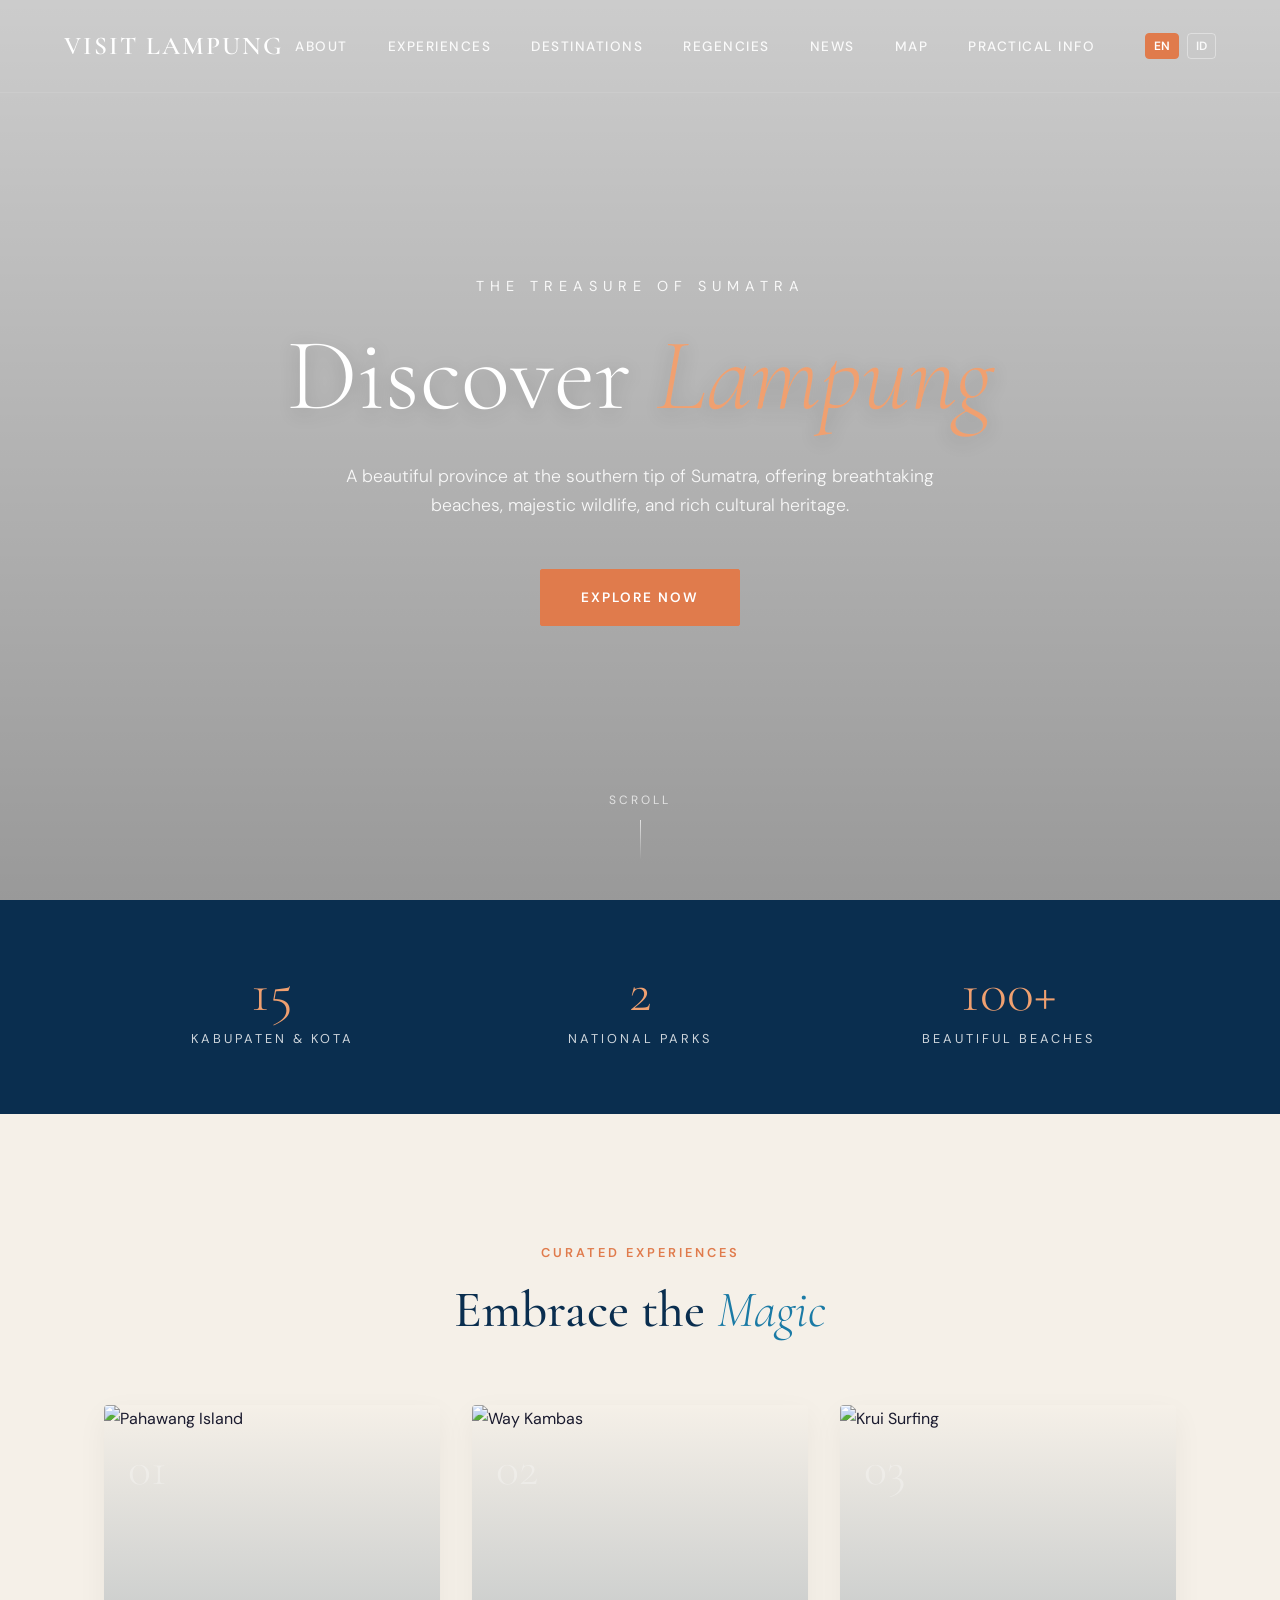
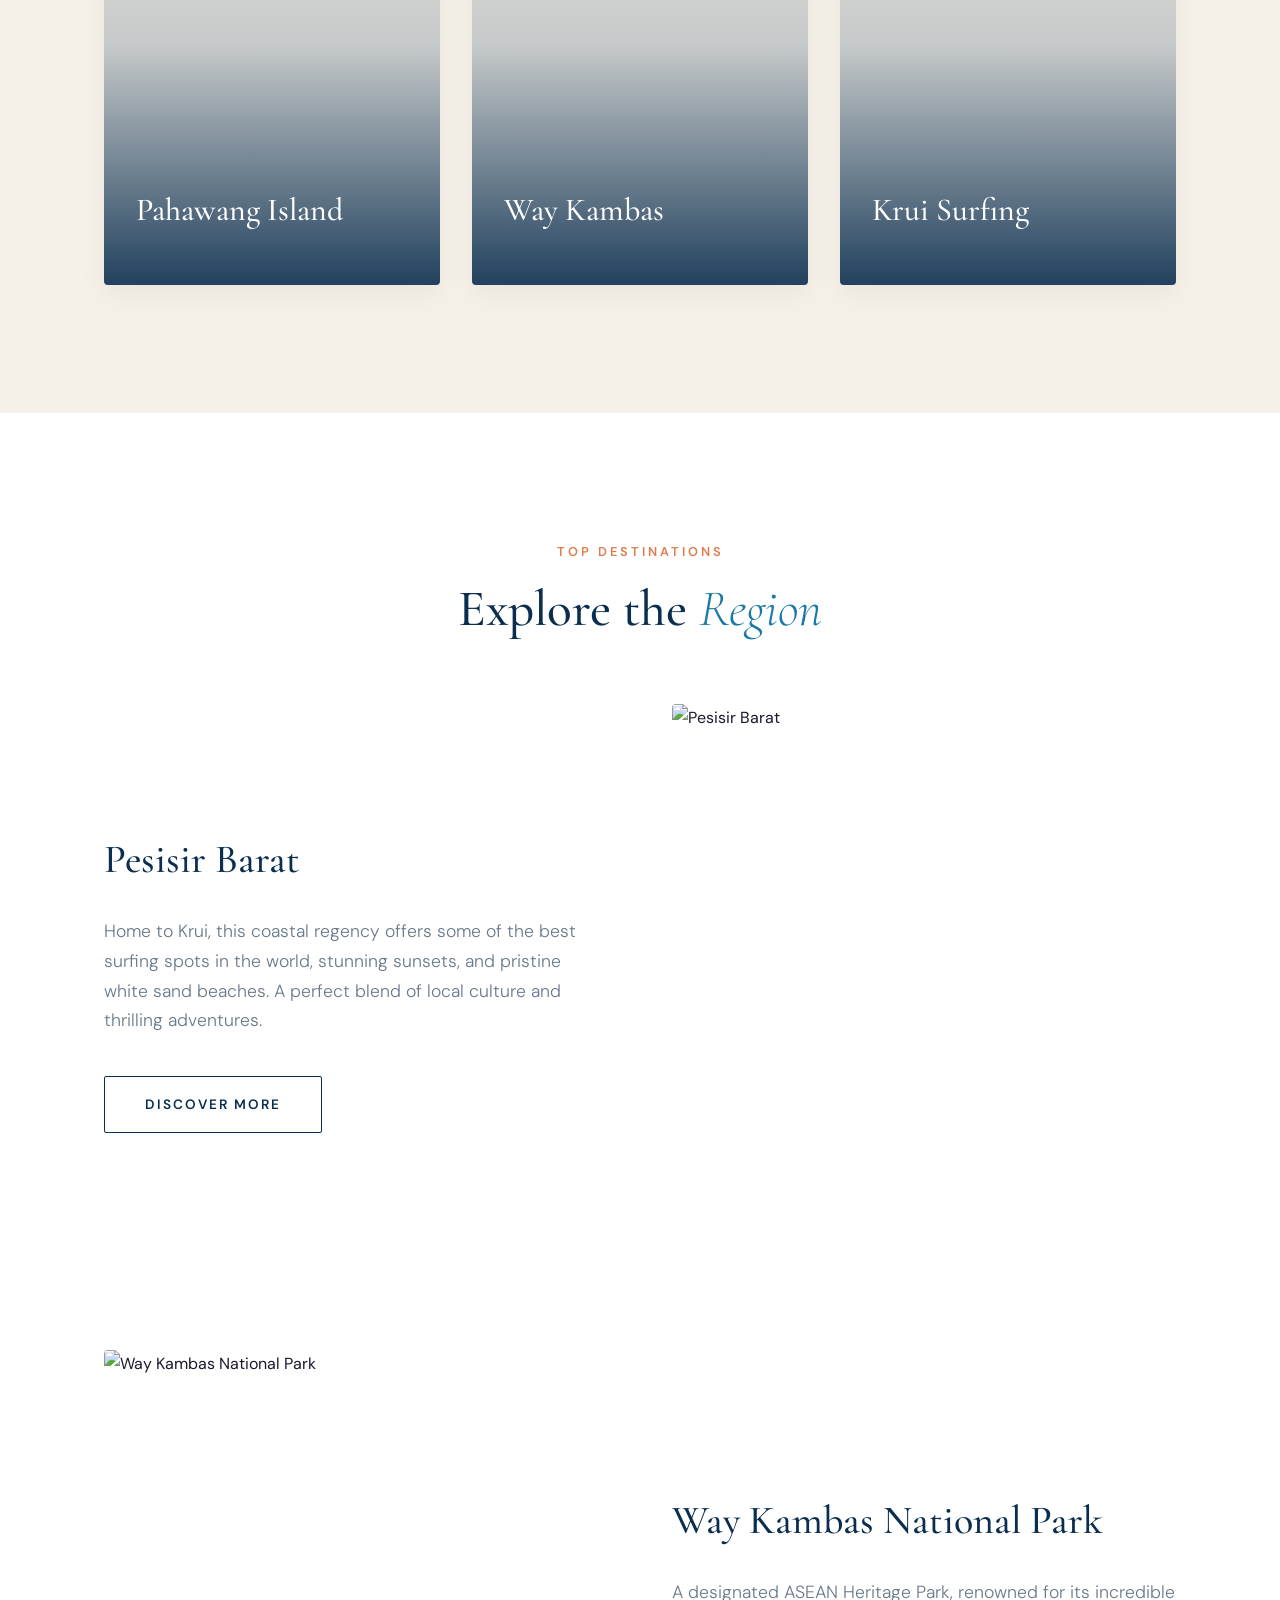
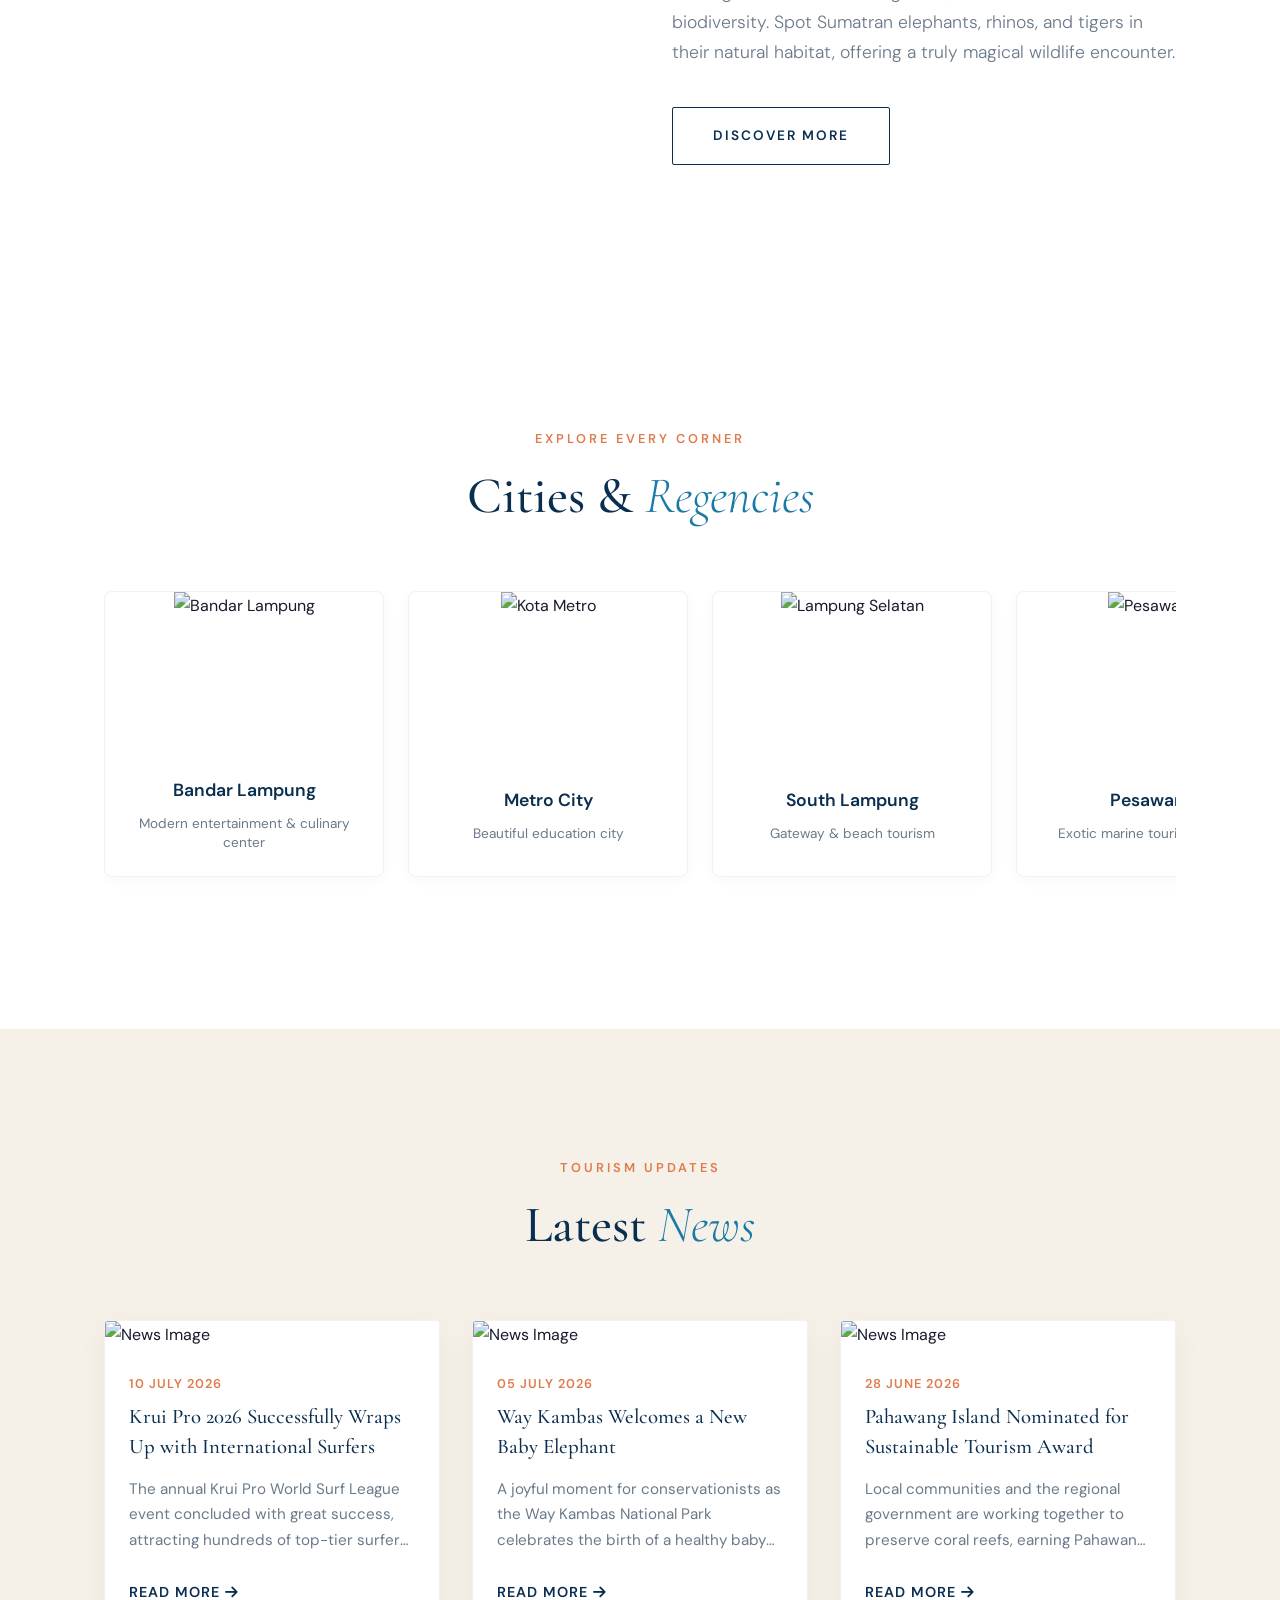
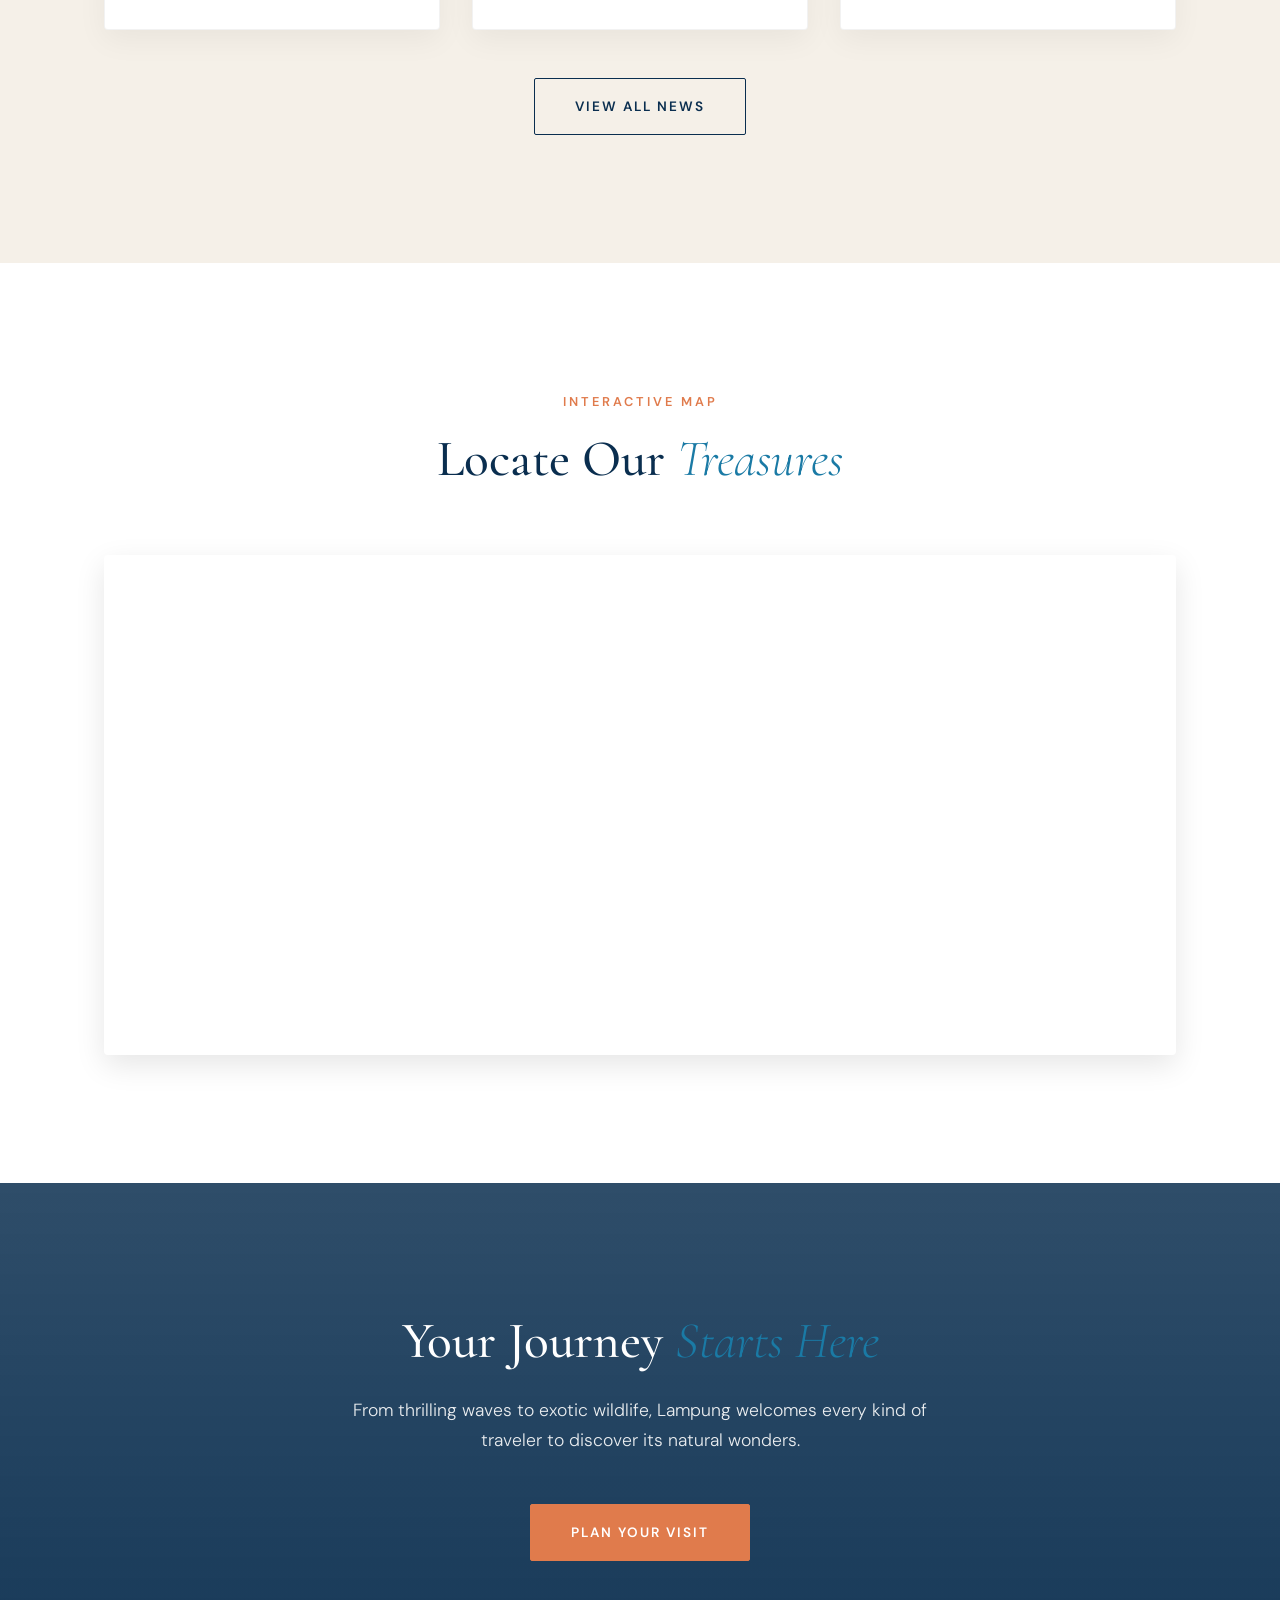
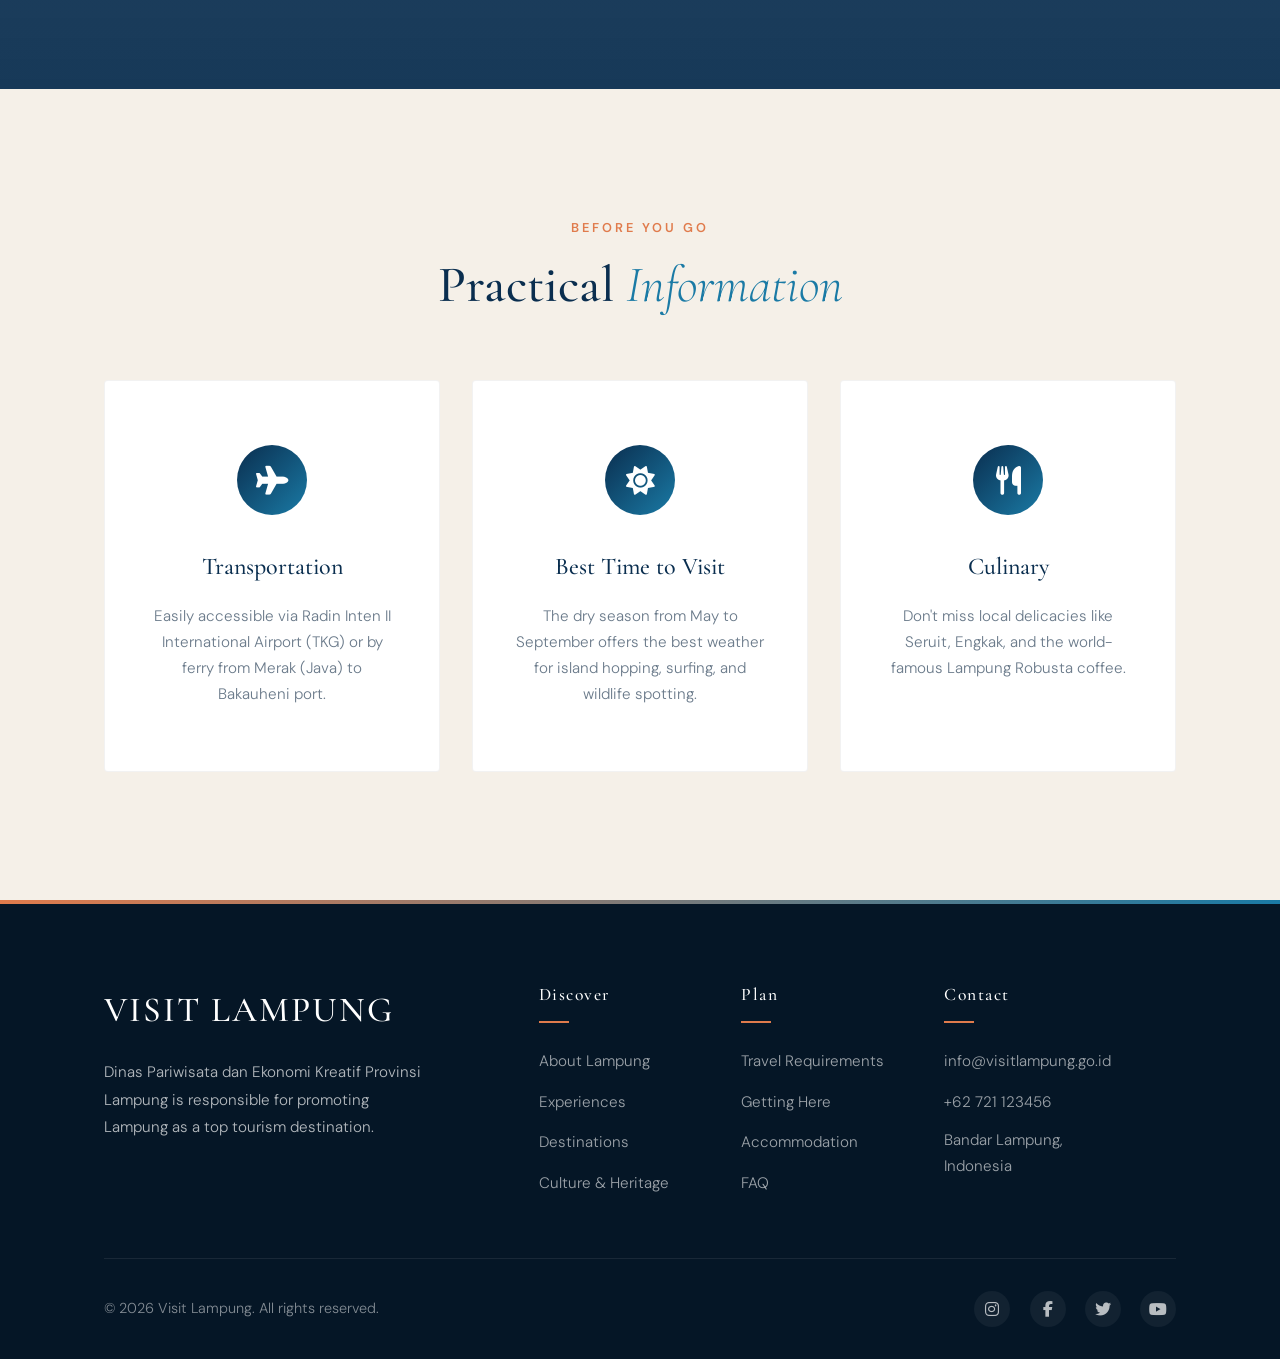
==== commit 147f4397: "perubahan" ====
--- a/index.html
+++ b/index.html
@@ -102,7 +102,7 @@
                             reefs teeming with exotic marine life in Pahawang.</p>
                     </div>
                 </div>
-                <div class="exp-card reveal" style="transition-delay: 0.1s;">
+                <a href="way-kambas.html" class="exp-card reveal" style="transition-delay: 0.1s; display: block; text-decoration: none; color: inherit;">
                     <img src="https://images.unsplash.com/photo-1557050543-4d5f4e07ef46?q=80&w=800" alt="Way Kambas"
                         loading="lazy">
                     <div class="exp-overlay">
@@ -111,7 +111,7 @@
                         <p class="exp-desc" data-i18n="exp_2_d">Experience the majestic wildlife and meet the gentle
                             giants at the Way Kambas Elephant Sanctuary.</p>
                     </div>
-                </div>
+                </a>
                 <div class="exp-card reveal" style="transition-delay: 0.2s;">
                     <img src="https://images.unsplash.com/photo-1502680390469-be75c86b636f?q=80&w=800"
                         alt="Krui Surfing" loading="lazy">
@@ -144,7 +144,7 @@
                     <p data-i18n="dest_1_d">Home to Krui, this coastal regency offers some of the best surfing spots in
                         the world, stunning sunsets, and pristine white sand beaches. A perfect blend of local culture
                         and thrilling adventures.</p>
-                    <a href="#" class="btn btn-outline" data-i18n="dest_btn">Discover More</a>
+                    <a href="regency.html?id=pesisir-barat" class="btn btn-outline" data-i18n="dest_btn">Discover More</a>
                 </div>
             </div>
 
@@ -171,142 +171,158 @@
                 <span class="section-tag" data-i18n="regency_tag">Explore Every Corner</span>
                 <h2 class="section-title" data-i18n="regency_title">Cities & <em>Regencies</em></h2>
             </div>
-            
+
             <div class="regency-grid">
                 <!-- 15 Regencies -->
                 <a href="regency.html?id=bandar-lampung" class="regency-card reveal">
                     <div class="regency-img-container">
-                        <img src="https://images.unsplash.com/photo-1542317148-8b4bdccb33ea?q=80&w=400" alt="Bandar Lampung" class="regency-img" loading="lazy">
-                    </div>
-                    <div class="regency-content">
-                        <div class="regency-name">Bandar Lampung</div>
-                        <div class="regency-desc">Pusat hiburan modern & kuliner</div>
+                        <img src="https://images.unsplash.com/photo-1542317148-8b4bdccb33ea?q=80&w=400"
+                            alt="Bandar Lampung" class="regency-img" loading="lazy">
+                    </div>
+                    <div class="regency-content">
+                        <div class="regency-name" data-i18n="reg_1_n">Bandar Lampung</div>
+                        <div class="regency-desc" data-i18n="reg_1_d">Pusat hiburan modern & kuliner</div>
                     </div>
                 </a>
                 <a href="regency.html?id=metro" class="regency-card reveal" style="transition-delay: 0.05s;">
                     <div class="regency-img-container">
-                        <img src="https://images.unsplash.com/photo-1498084393753-b411b2d26b34?q=80&w=400" alt="Kota Metro" class="regency-img" loading="lazy">
-                    </div>
-                    <div class="regency-content">
-                        <div class="regency-name">Kota Metro</div>
-                        <div class="regency-desc">Kota pendidikan yang asri</div>
+                        <img src="https://images.unsplash.com/photo-1498084393753-b411b2d26b34?q=80&w=400"
+                            alt="Kota Metro" class="regency-img" loading="lazy">
+                    </div>
+                    <div class="regency-content">
+                        <div class="regency-name" data-i18n="reg_2_n">Kota Metro</div>
+                        <div class="regency-desc" data-i18n="reg_2_d">Kota pendidikan yang asri</div>
                     </div>
                 </a>
                 <a href="regency.html?id=lampung-selatan" class="regency-card reveal" style="transition-delay: 0.1s;">
                     <div class="regency-img-container">
-                        <img src="https://images.unsplash.com/photo-1507525428034-b723cf961d3e?q=80&w=400" alt="Lampung Selatan" class="regency-img" loading="lazy">
-                    </div>
-                    <div class="regency-content">
-                        <div class="regency-name">Lampung Selatan</div>
-                        <div class="regency-desc">Pintu gerbang & wisata pantai</div>
+                        <img src="https://images.unsplash.com/photo-1507525428034-b723cf961d3e?q=80&w=400"
+                            alt="Lampung Selatan" class="regency-img" loading="lazy">
+                    </div>
+                    <div class="regency-content">
+                        <div class="regency-name" data-i18n="reg_3_n">Lampung Selatan</div>
+                        <div class="regency-desc" data-i18n="reg_3_d">Pintu gerbang & wisata pantai</div>
                     </div>
                 </a>
                 <a href="regency.html?id=pesawaran" class="regency-card reveal" style="transition-delay: 0.15s;">
                     <div class="regency-img-container">
-                        <img src="https://images.unsplash.com/photo-1559128010-7c1ad6e1b6a5?q=80&w=400" alt="Pesawaran" class="regency-img" loading="lazy">
-                    </div>
-                    <div class="regency-content">
-                        <div class="regency-name">Pesawaran</div>
-                        <div class="regency-desc">Surga wisata bahari eksotis</div>
+                        <img src="https://images.unsplash.com/photo-1559128010-7c1ad6e1b6a5?q=80&w=400" alt="Pesawaran"
+                            class="regency-img" loading="lazy">
+                    </div>
+                    <div class="regency-content">
+                        <div class="regency-name" data-i18n="reg_4_n">Pesawaran</div>
+                        <div class="regency-desc" data-i18n="reg_4_d">Surga wisata bahari eksotis</div>
                     </div>
                 </a>
                 <a href="regency.html?id=tanggamus" class="regency-card reveal" style="transition-delay: 0.2s;">
                     <div class="regency-img-container">
-                        <img src="https://images.unsplash.com/photo-1476514525535-07fb3b4ae5f1?q=80&w=400" alt="Tanggamus" class="regency-img" loading="lazy">
-                    </div>
-                    <div class="regency-content">
-                        <div class="regency-name">Tanggamus</div>
-                        <div class="regency-desc">Lumba-lumba liar & alam dramatis</div>
+                        <img src="https://images.unsplash.com/photo-1476514525535-07fb3b4ae5f1?q=80&w=400"
+                            alt="Tanggamus" class="regency-img" loading="lazy">
+                    </div>
+                    <div class="regency-content">
+                        <div class="regency-name" data-i18n="reg_5_n">Tanggamus</div>
+                        <div class="regency-desc" data-i18n="reg_5_d">Lumba-lumba liar & alam dramatis</div>
                     </div>
                 </a>
                 <a href="regency.html?id=pesisir-barat" class="regency-card reveal" style="transition-delay: 0.25s;">
                     <div class="regency-img-container">
-                        <img src="https://images.unsplash.com/photo-1502680390469-be75c86b636f?q=80&w=400" alt="Pesisir Barat" class="regency-img" loading="lazy">
-                    </div>
-                    <div class="regency-content">
-                        <div class="regency-name">Pesisir Barat</div>
-                        <div class="regency-desc">Kawasan selancar kelas dunia</div>
+                        <img src="https://images.unsplash.com/photo-1502680390469-be75c86b636f?q=80&w=400"
+                            alt="Pesisir Barat" class="regency-img" loading="lazy">
+                    </div>
+                    <div class="regency-content">
+                        <div class="regency-name" data-i18n="reg_6_n">Pesisir Barat</div>
+                        <div class="regency-desc" data-i18n="reg_6_d">Kawasan selancar kelas dunia</div>
                     </div>
                 </a>
                 <a href="regency.html?id=lampung-barat" class="regency-card reveal" style="transition-delay: 0.3s;">
                     <div class="regency-img-container">
-                        <img src="https://images.unsplash.com/photo-1464822759023-fed622ff2c3b?q=80&w=400" alt="Lampung Barat" class="regency-img" loading="lazy">
-                    </div>
-                    <div class="regency-content">
-                        <div class="regency-name">Lampung Barat</div>
-                        <div class="regency-desc">Pegunungan vulkanik & kopi</div>
+                        <img src="https://images.unsplash.com/photo-1464822759023-fed622ff2c3b?q=80&w=400"
+                            alt="Lampung Barat" class="regency-img" loading="lazy">
+                    </div>
+                    <div class="regency-content">
+                        <div class="regency-name" data-i18n="reg_7_n">Lampung Barat</div>
+                        <div class="regency-desc" data-i18n="reg_7_d">Pegunungan vulkanik & kopi</div>
                     </div>
                 </a>
                 <a href="regency.html?id=lampung-timur" class="regency-card reveal" style="transition-delay: 0.35s;">
                     <div class="regency-img-container">
-                        <img src="https://images.unsplash.com/photo-1557050543-4d5f4e07ef46?q=80&w=400" alt="Lampung Timur" class="regency-img" loading="lazy">
-                    </div>
-                    <div class="regency-content">
-                        <div class="regency-name">Lampung Timur</div>
-                        <div class="regency-desc">Konservasi satwa & prasejarah</div>
+                        <img src="https://images.unsplash.com/photo-1557050543-4d5f4e07ef46?q=80&w=400"
+                            alt="Lampung Timur" class="regency-img" loading="lazy">
+                    </div>
+                    <div class="regency-content">
+                        <div class="regency-name" data-i18n="reg_8_n">Lampung Timur</div>
+                        <div class="regency-desc" data-i18n="reg_8_d">Konservasi satwa & prasejarah</div>
                     </div>
                 </a>
                 <a href="regency.html?id=lampung-tengah" class="regency-card reveal" style="transition-delay: 0.4s;">
                     <div class="regency-img-container">
-                        <img src="https://images.unsplash.com/photo-1582215286419-54d19d67566f?q=80&w=400" alt="Lampung Tengah" class="regency-img" loading="lazy">
-                    </div>
-                    <div class="regency-content">
-                        <div class="regency-name">Lampung Tengah</div>
-                        <div class="regency-desc">Wisata bendungan & religi</div>
+                        <img src="https://images.unsplash.com/photo-1582215286419-54d19d67566f?q=80&w=400"
+                            alt="Lampung Tengah" class="regency-img" loading="lazy">
+                    </div>
+                    <div class="regency-content">
+                        <div class="regency-name" data-i18n="reg_9_n">Lampung Tengah</div>
+                        <div class="regency-desc" data-i18n="reg_9_d">Wisata bendungan & religi</div>
                     </div>
                 </a>
                 <a href="regency.html?id=lampung-utara" class="regency-card reveal" style="transition-delay: 0.45s;">
                     <div class="regency-img-container">
-                        <img src="https://images.unsplash.com/photo-1432405972618-c60b0225b8f9?q=80&w=400" alt="Lampung Utara" class="regency-img" loading="lazy">
-                    </div>
-                    <div class="regency-content">
-                        <div class="regency-name">Lampung Utara</div>
-                        <div class="regency-desc">Potensi air terjun tersembunyi</div>
+                        <img src="https://images.unsplash.com/photo-1432405972618-c60b0225b8f9?q=80&w=400"
+                            alt="Lampung Utara" class="regency-img" loading="lazy">
+                    </div>
+                    <div class="regency-content">
+                        <div class="regency-name" data-i18n="reg_10_n">Lampung Utara</div>
+                        <div class="regency-desc" data-i18n="reg_10_d">Potensi air terjun tersembunyi</div>
                     </div>
                 </a>
                 <a href="regency.html?id=way-kanan" class="regency-card reveal" style="transition-delay: 0.5s;">
                     <div class="regency-img-container">
-                        <img src="https://images.unsplash.com/photo-1506159904225-b4618e47f96b?q=80&w=400" alt="Way Kanan" class="regency-img" loading="lazy">
-                    </div>
-                    <div class="regency-content">
-                        <div class="regency-name">Way Kanan</div>
-                        <div class="regency-desc">Bumi petani & wisata air terjun</div>
+                        <img src="https://images.unsplash.com/photo-1506159904225-b4618e47f96b?q=80&w=400"
+                            alt="Way Kanan" class="regency-img" loading="lazy">
+                    </div>
+                    <div class="regency-content">
+                        <div class="regency-name" data-i18n="reg_11_n">Way Kanan</div>
+                        <div class="regency-desc" data-i18n="reg_11_d">Bumi petani & wisata air terjun</div>
                     </div>
                 </a>
                 <a href="regency.html?id=mesuji" class="regency-card reveal" style="transition-delay: 0.55s;">
                     <div class="regency-img-container">
-                        <img src="https://images.unsplash.com/photo-1476514525535-07fb3b4ae5f1?q=80&w=400" alt="Mesuji" class="regency-img" loading="lazy">
-                    </div>
-                    <div class="regency-content">
-                        <div class="regency-name">Mesuji</div>
-                        <div class="regency-desc">Wilayah perairan sungai besar</div>
+                        <img src="https://images.unsplash.com/photo-1476514525535-07fb3b4ae5f1?q=80&w=400" alt="Mesuji"
+                            class="regency-img" loading="lazy">
+                    </div>
+                    <div class="regency-content">
+                        <div class="regency-name" data-i18n="reg_12_n">Mesuji</div>
+                        <div class="regency-desc" data-i18n="reg_12_d">Wilayah perairan sungai besar</div>
                     </div>
                 </a>
                 <a href="regency.html?id=tulang-bawang" class="regency-card reveal" style="transition-delay: 0.6s;">
                     <div class="regency-img-container">
-                        <img src="https://images.unsplash.com/photo-1548625361-ec8f1211e227?q=80&w=400" alt="Tulang Bawang" class="regency-img" loading="lazy">
-                    </div>
-                    <div class="regency-content">
-                        <div class="regency-name">Tulang Bawang</div>
-                        <div class="regency-desc">Sejarah kerajaan masa lalu</div>
-                    </div>
-                </a>
-                <a href="regency.html?id=tulang-bawang-barat" class="regency-card reveal" style="transition-delay: 0.65s;">
-                    <div class="regency-img-container">
-                        <img src="https://images.unsplash.com/photo-1518005020951-eccb494ad742?q=80&w=400" alt="Tulang Bawang Barat" class="regency-img" loading="lazy">
-                    </div>
-                    <div class="regency-content">
-                        <div class="regency-name">Tulang Bawang Barat</div>
-                        <div class="regency-desc">Arsitektur modern & filosofis</div>
+                        <img src="https://images.unsplash.com/photo-1548625361-ec8f1211e227?q=80&w=400"
+                            alt="Tulang Bawang" class="regency-img" loading="lazy">
+                    </div>
+                    <div class="regency-content">
+                        <div class="regency-name" data-i18n="reg_13_n">Tulang Bawang</div>
+                        <div class="regency-desc" data-i18n="reg_13_d">Sejarah kerajaan masa lalu</div>
+                    </div>
+                </a>
+                <a href="regency.html?id=tulang-bawang-barat" class="regency-card reveal"
+                    style="transition-delay: 0.65s;">
+                    <div class="regency-img-container">
+                        <img src="https://images.unsplash.com/photo-1518005020951-eccb494ad742?q=80&w=400"
+                            alt="Tulang Bawang Barat" class="regency-img" loading="lazy">
+                    </div>
+                    <div class="regency-content">
+                        <div class="regency-name" data-i18n="reg_14_n">Tulang Bawang Barat</div>
+                        <div class="regency-desc" data-i18n="reg_14_d">Arsitektur modern & filosofis</div>
                     </div>
                 </a>
                 <a href="regency.html?id=pringsewu" class="regency-card reveal" style="transition-delay: 0.7s;">
                     <div class="regency-img-container">
-                        <img src="https://images.unsplash.com/photo-1505934333218-8fe26ff118fb?q=80&w=400" alt="Pringsewu" class="regency-img" loading="lazy">
-                    </div>
-                    <div class="regency-content">
-                        <div class="regency-name">Pringsewu</div>
-                        <div class="regency-desc">Agrowisata kreatif & perbukitan</div>
+                        <img src="https://images.unsplash.com/photo-1505934333218-8fe26ff118fb?q=80&w=400"
+                            alt="Pringsewu" class="regency-img" loading="lazy">
+                    </div>
+                    <div class="regency-content">
+                        <div class="regency-name" data-i18n="reg_15_n">Pringsewu</div>
+                        <div class="regency-desc" data-i18n="reg_15_d">Agrowisata kreatif & perbukitan</div>
                     </div>
                 </a>
             </div>
@@ -327,7 +343,7 @@
                     <img src="https://images.unsplash.com/photo-1544550581-5f7ceaf7f992?q=80&w=600" alt="News Image"
                         class="news-img" loading="lazy">
                     <div class="news-content">
-                        <span class="news-date">10 July 2026</span>
+                        <span class="news-date" data-i18n="news_1_date">10 July 2026</span>
                         <h3 class="news-title" data-i18n="news_1_t">Krui Pro 2026 Successfully Wraps Up with
                             International Surfers</h3>
                         <p class="news-desc" data-i18n="news_1_d">The annual Krui Pro World Surf League event concluded
@@ -343,7 +359,7 @@
                     <img src="https://images.unsplash.com/photo-1557050543-4d5f4e07ef46?q=80&w=600" alt="News Image"
                         class="news-img" loading="lazy">
                     <div class="news-content">
-                        <span class="news-date">05 July 2026</span>
+                        <span class="news-date" data-i18n="news_2_date">05 July 2026</span>
                         <h3 class="news-title" data-i18n="news_2_t">Way Kambas Welcomes a New Baby Elephant</h3>
                         <p class="news-desc" data-i18n="news_2_d">A joyful moment for conservationists as the Way Kambas
                             National Park celebrates the birth of a healthy baby Sumatran elephant this week.</p>
@@ -357,7 +373,7 @@
                     <img src="https://images.unsplash.com/photo-1559128010-7c1ad6e1b6a5?q=80&w=600" alt="News Image"
                         class="news-img" loading="lazy">
                     <div class="news-content">
-                        <span class="news-date">28 June 2026</span>
+                        <span class="news-date" data-i18n="news_3_date">28 June 2026</span>
                         <h3 class="news-title" data-i18n="news_3_t">Pahawang Island Nominated for Sustainable Tourism
                             Award</h3>
                         <p class="news-desc" data-i18n="news_3_d">Local communities and the regional government are
@@ -476,9 +492,7 @@
         </div>
     </footer>
 
-    <!-- Scripts -->
-
-    <!-- Leaflet JS -->
+
     <script src="https://unpkg.com/leaflet@1.9.4/dist/leaflet.js"
         integrity="sha256-20nQCchB9co0qIjJZRGuk2/Z9VM+kNiyxNV1lvTlZBo=" crossorigin=""></script>
     <script src="js/script.js"></script>
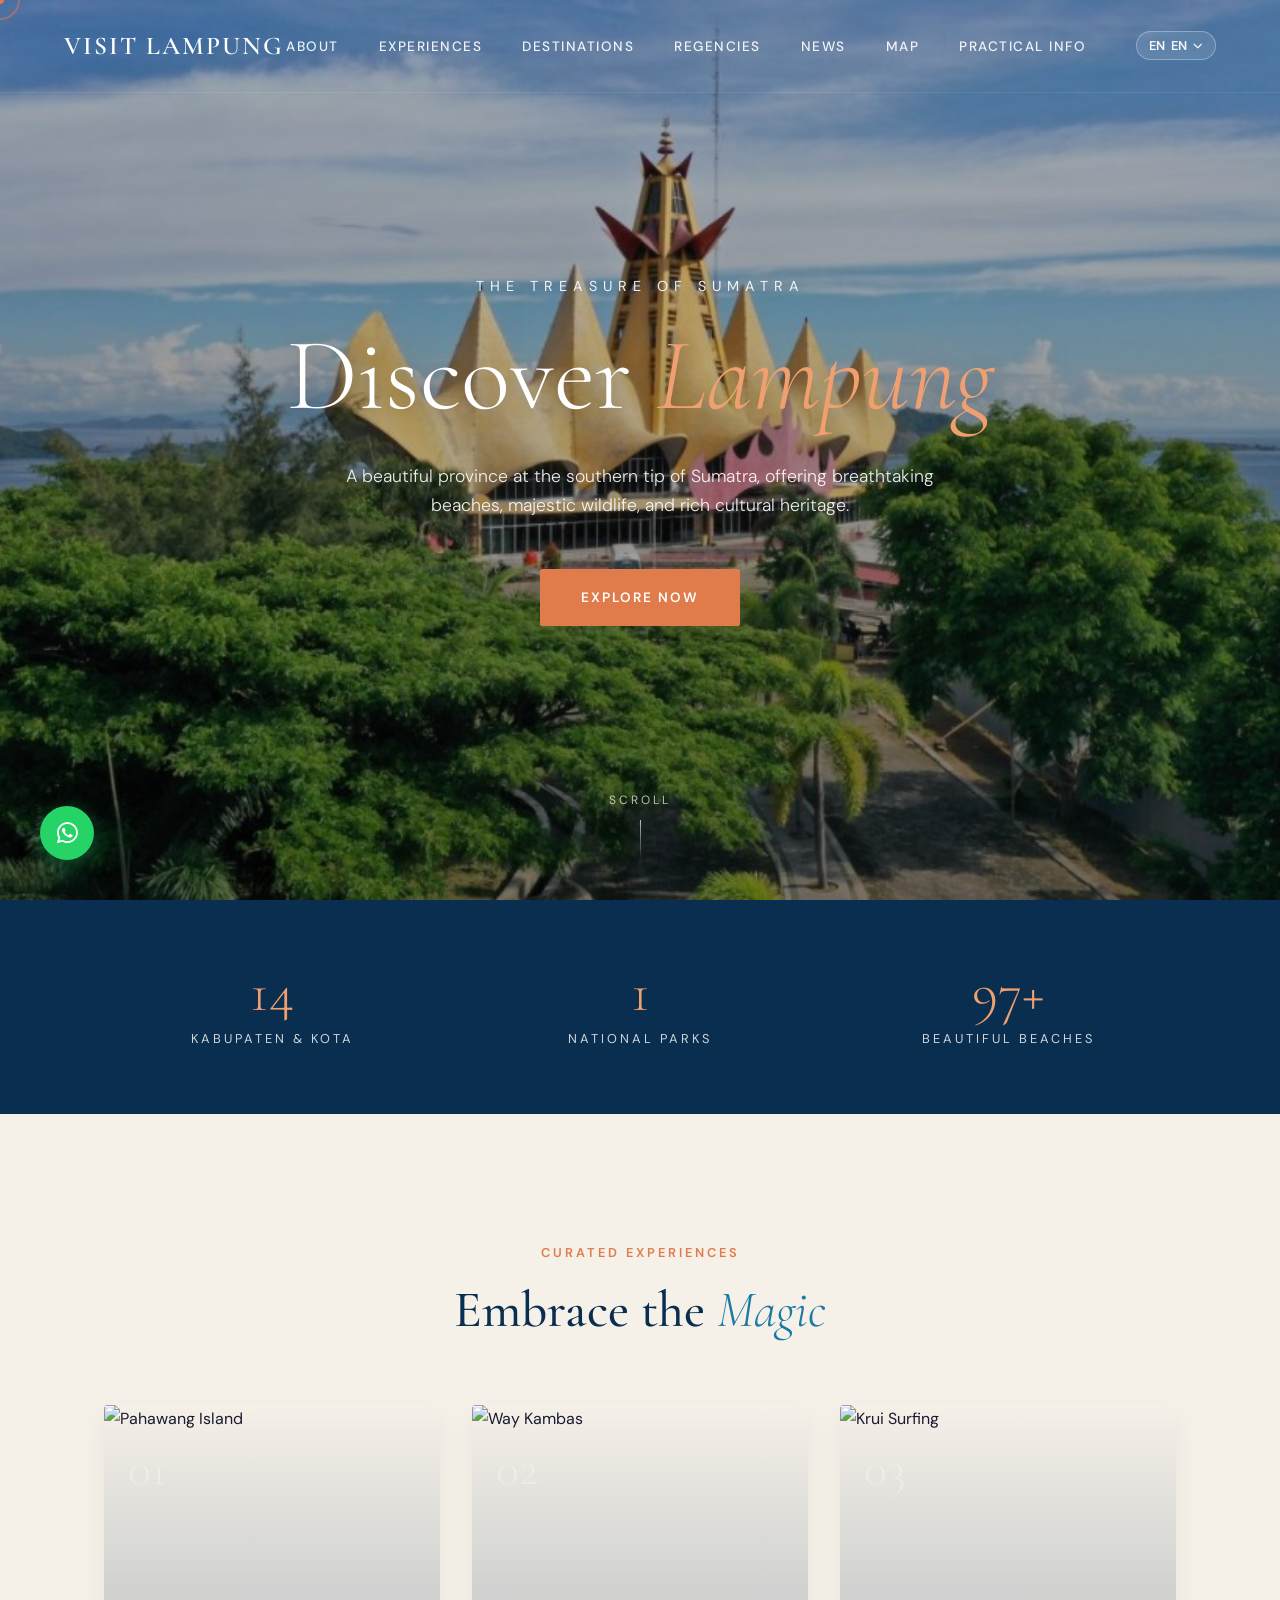
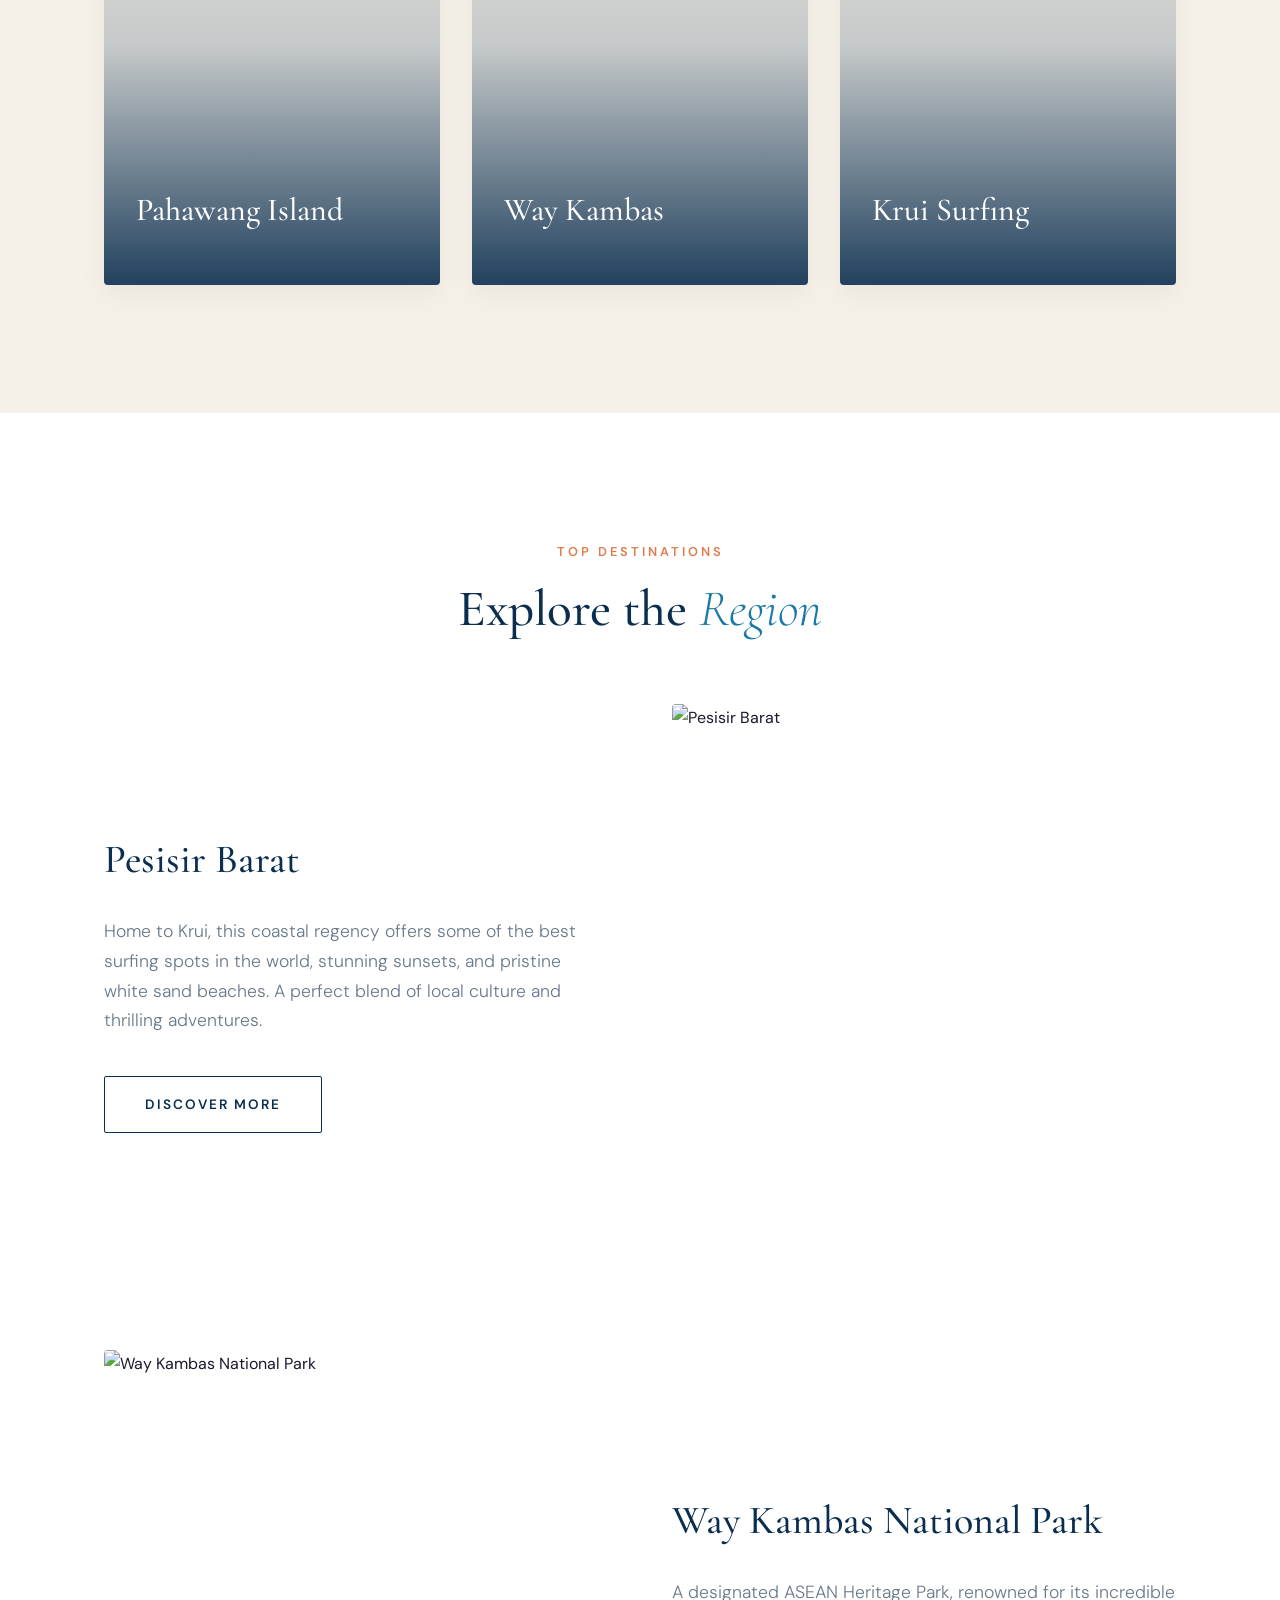
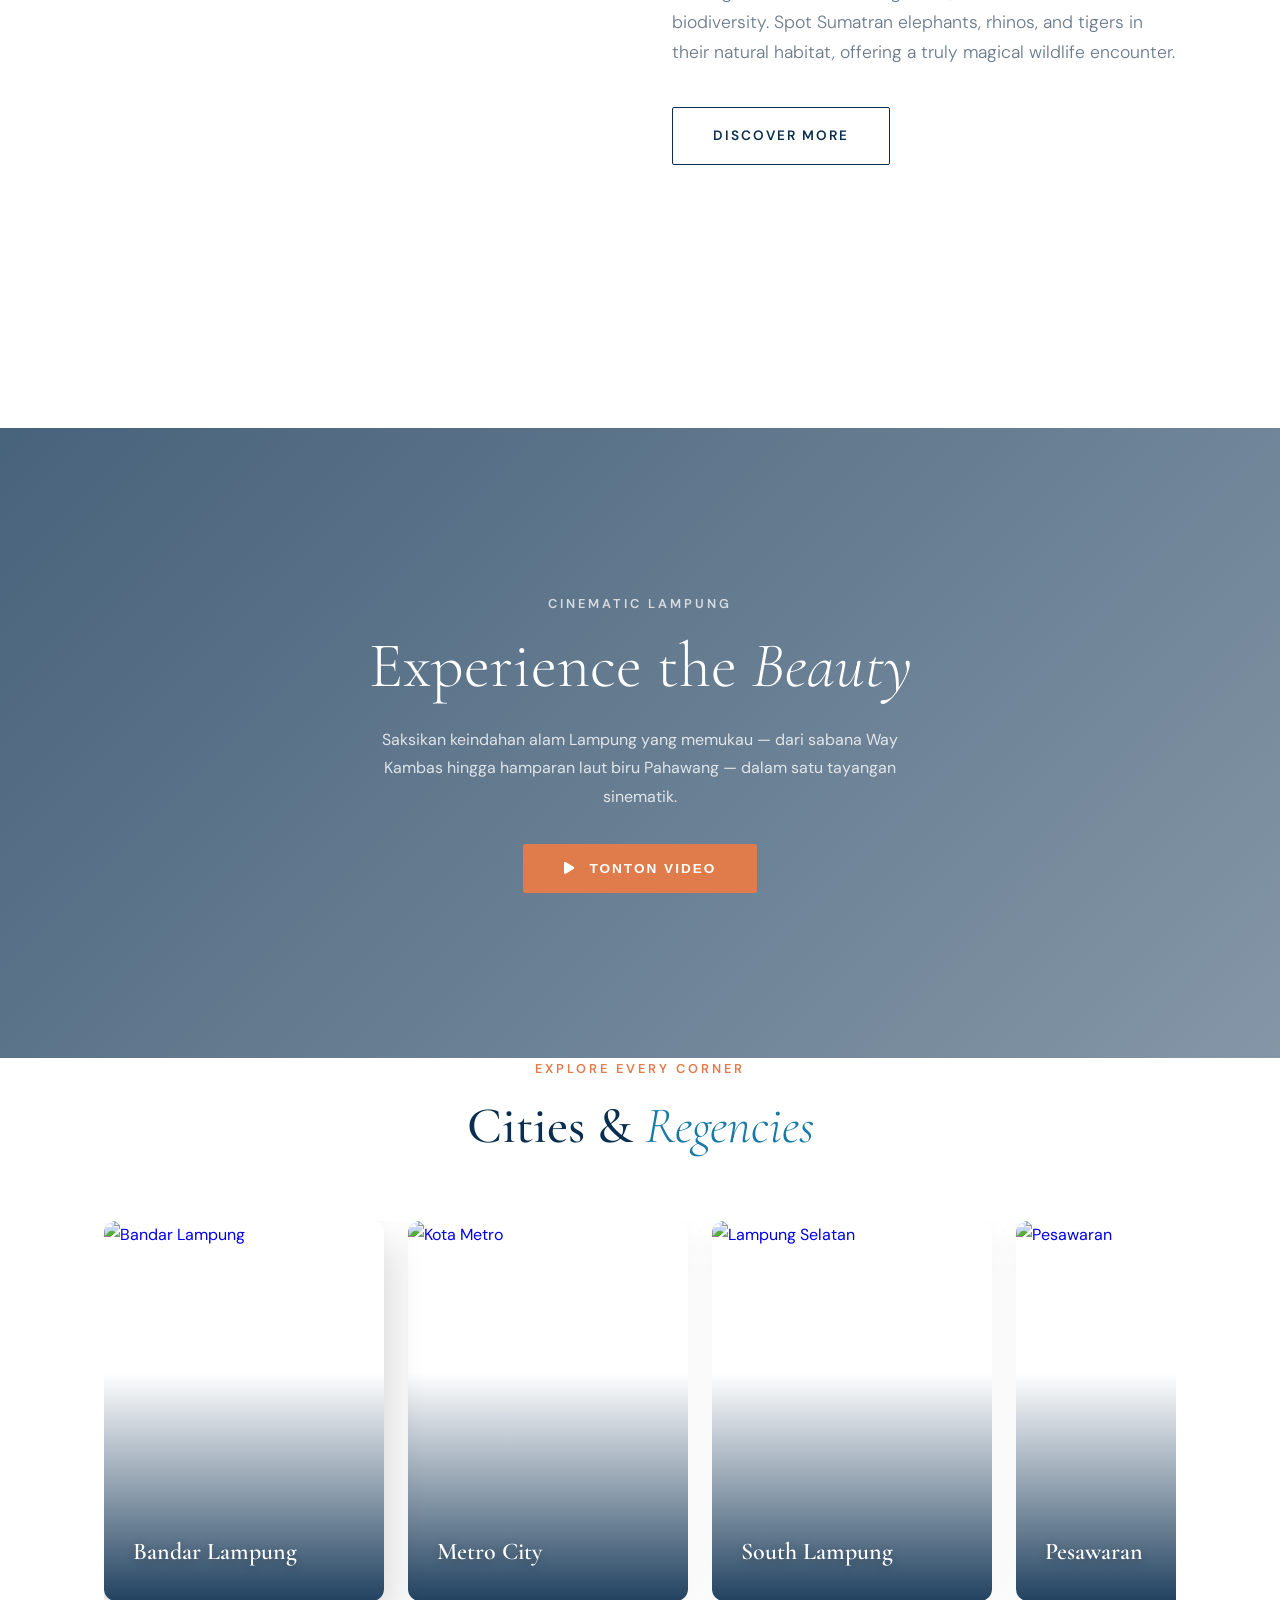
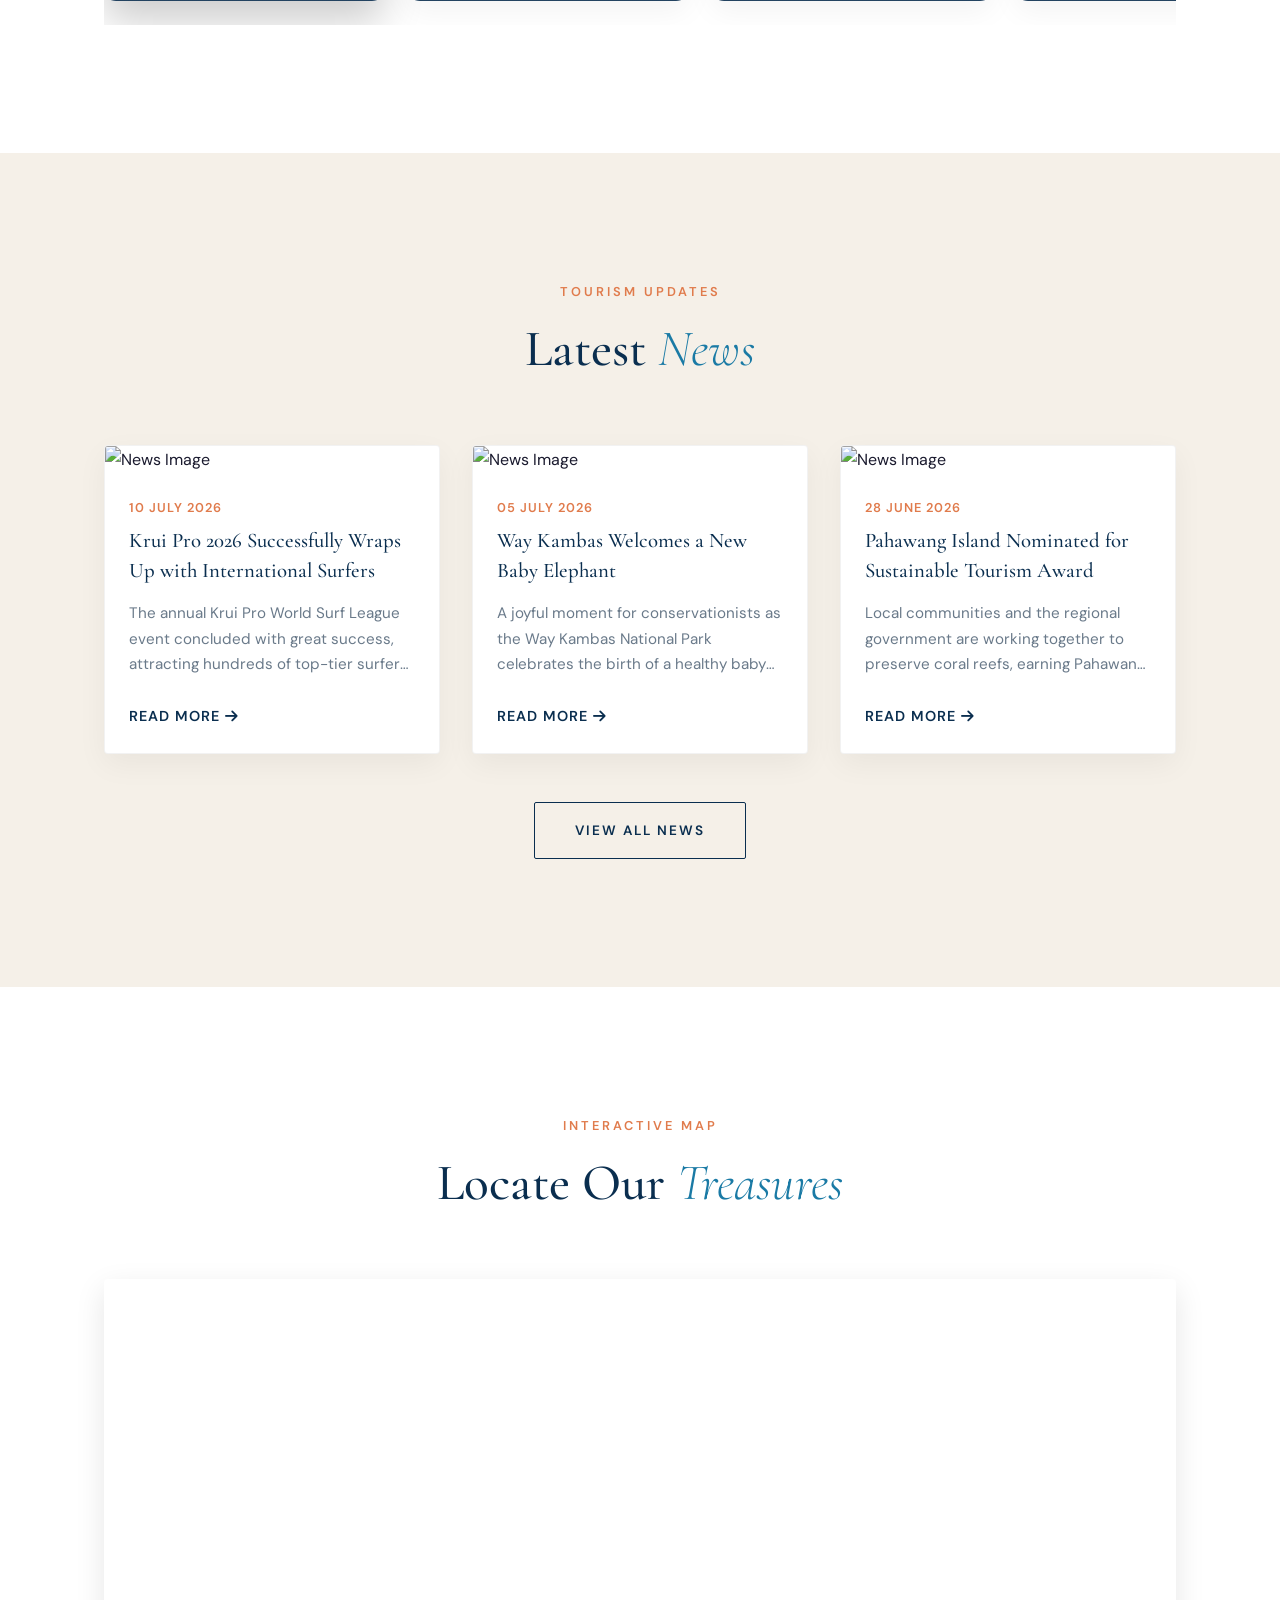
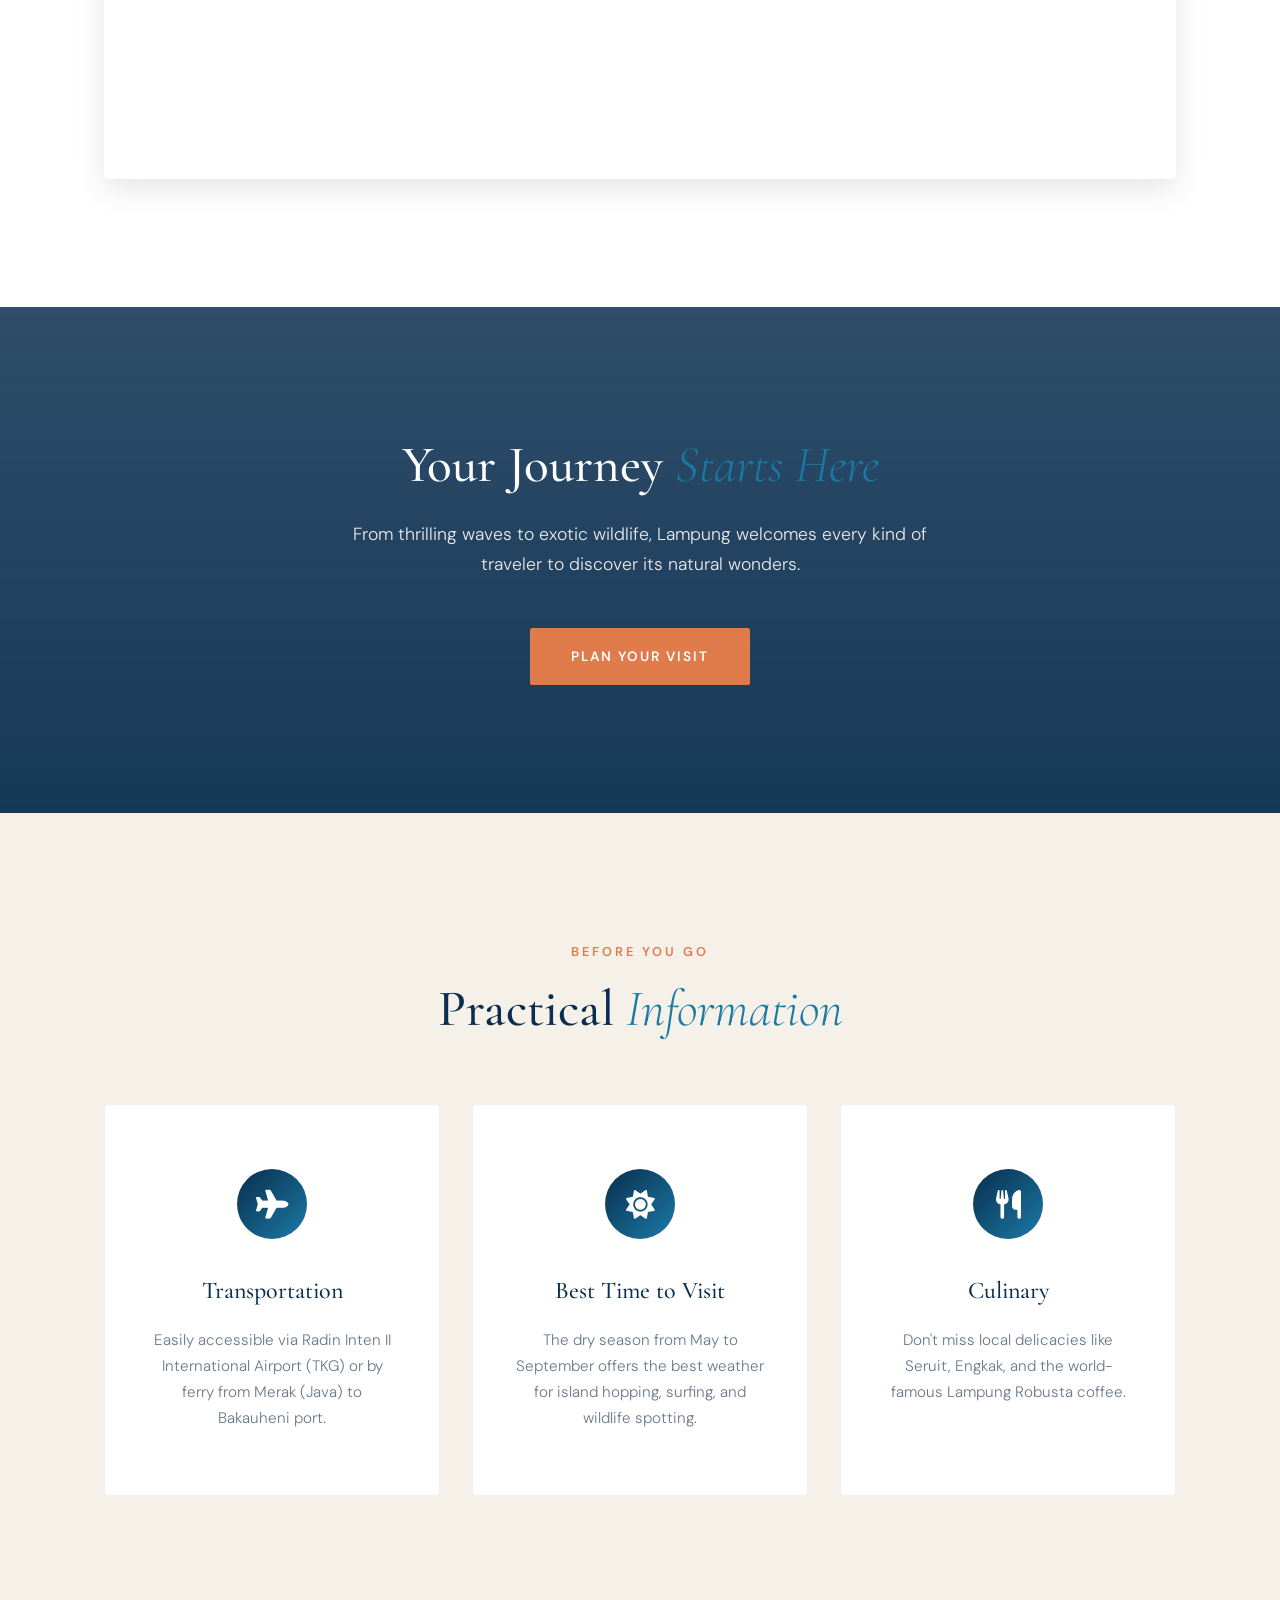
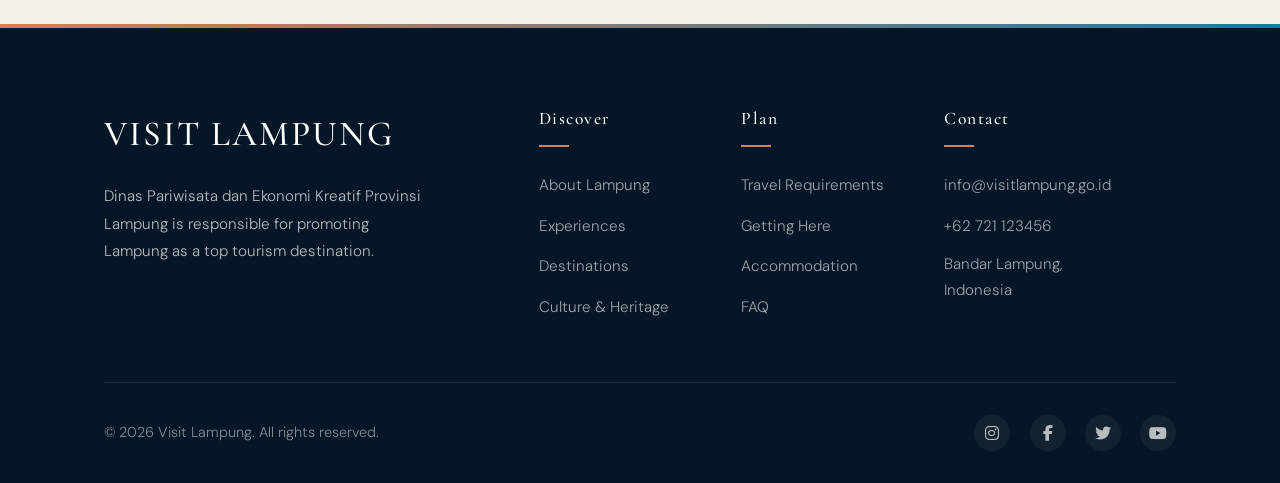
==== commit 7388de72: "perubahan" ====
--- a/index.html
+++ b/index.html
@@ -24,6 +24,24 @@
 </head>
 
 <body>
+
+    <!-- Splash Screen -->
+    <div id="splash-screen">
+        <div class="splash-inner">
+            <div class="splash-logo">VISIT <span>LAMPUNG</span></div>
+            <div class="splash-tagline">The Treasure of Sumatra</div>
+            <div class="splash-loader">
+                <div class="splash-line"></div>
+            </div>
+        </div>
+    </div>
+
+    <!-- Progress Bar -->
+    <div id="progress-bar"></div>
+
+    <!-- Custom Cursor -->
+    <div id="cursor-dot"></div>
+    <div id="cursor-ring"></div>
 
     <!-- Navbar -->
     <nav class="navbar" id="navbar">
@@ -37,8 +55,17 @@
             <li><a href="#map-section" data-i18n="nav_map">Map</a></li>
             <li><a href="#practical" data-i18n="nav_prac">Practical Info</a></li>
             <li class="lang-switch">
-                <button class="lang-btn active" onclick="setLang('en')">EN</button>
-                <button class="lang-btn" onclick="setLang('id')">ID</button>
+                <div class="lang-dropdown" id="lang-dropdown">
+                    <button class="lang-selected" id="lang-selected" onclick="toggleLangDropdown()">
+                        <span id="lang-flag">🇬🇧</span> EN <i class="fas fa-chevron-down" style="font-size:0.6rem;"></i>
+                    </button>
+                    <ul class="lang-options" id="lang-options">
+                        <li onclick="setLang('en'); closeLangDropdown();">🇬🇧 EN — English</li>
+                        <li onclick="setLang('id'); closeLangDropdown();">🇮🇩 ID — Indonesia</li>
+                        <li onclick="setLang('zh'); closeLangDropdown();">🇨🇳 ZH — 中文</li>
+                        <li onclick="setLang('pt'); closeLangDropdown();">🇧🇷 PT — Português</li>
+                    </ul>
+                </div>
             </li>
         </ul>
         <div class="menu-toggle" id="menu-toggle">
@@ -163,6 +190,37 @@
             </div>
         </div>
     </section>
+
+    <!-- Video / Cinematic Section -->
+    <section class="video-section" id="video-lampung">
+        <div class="video-section-overlay"></div>
+        <div class="video-section-content reveal">
+            <span class="section-tag" style="color: rgba(255,255,255,0.75);">Cinematic Lampung</span>
+            <h2 style="font-family:'Cormorant Garamond',serif; font-size:clamp(2.5rem,5vw,4rem); color:white; font-weight:300; margin-bottom:1.5rem; line-height:1.1;">
+                Experience the <em>Beauty</em>
+            </h2>
+            <p style="color:rgba(255,255,255,0.8); max-width:560px; margin:0 auto 2rem; font-size:1rem; line-height:1.8;">Saksikan keindahan alam Lampung yang memukau — dari sabana Way Kambas hingga hamparan laut biru Pahawang — dalam satu tayangan sinematik.</p>
+            <button class="btn" id="play-video-btn" onclick="openVideoModal()">
+                <i class="fas fa-play" style="margin-right:8px;"></i> Tonton Video
+            </button>
+        </div>
+    </section>
+
+    <!-- Video Modal -->
+    <div id="video-modal" class="video-modal">
+        <div class="video-modal-inner">
+            <button class="video-modal-close" onclick="closeVideoModal()"><i class="fas fa-times"></i></button>
+            <div class="video-responsive">
+                <iframe id="yt-iframe"
+                    src=""
+                    title="Visit Lampung Video"
+                    frameborder="0"
+                    allow="autoplay; encrypted-media; fullscreen"
+                    allowfullscreen>
+                </iframe>
+            </div>
+        </div>
+    </div>
 
     <!-- Regencies & Cities Section -->
     <section class="section" id="regencies" style="padding-top: 0;">
@@ -492,6 +550,16 @@
         </div>
     </footer>
 
+    <!-- Back to Top Button -->
+    <button id="back-to-top" aria-label="Back to top"><i class="fas fa-arrow-up"></i></button>
+
+    <!-- WhatsApp Floating Button -->
+    <a id="whatsapp-btn"
+       href="https://wa.me/6282282019956?text=Halo%2C%20saya%20ingin%20bertanya%20tentang%20wisata%20Lampung"
+       target="_blank" rel="noopener noreferrer"
+       aria-label="Chat via WhatsApp">
+        <i class="fab fa-whatsapp"></i>
+    </a>
 
     <script src="https://unpkg.com/leaflet@1.9.4/dist/leaflet.js"
         integrity="sha256-20nQCchB9co0qIjJZRGuk2/Z9VM+kNiyxNV1lvTlZBo=" crossorigin=""></script>
--- a/css/style.css
+++ b/css/style.css
@@ -1,1052 +1,1512 @@
 /* CSS Variables */
-        :root {
-            --primary: #0a2e4f;
-            --primary-light: #1a7aa5;
-            --secondary: #e07b4c;
-            --secondary-light: #f0a070;
-            --text-dark: #1a1a2e;
-            --text-muted: #6a7a8a;
-            --bg-light: #f5f0e8;
-            --white: #ffffff;
-            --overlay: rgba(10, 46, 79, 0.4);
-        }
-
-        /* Reset & Base */
-        * {
-            margin: 0;
-            padding: 0;
-            box-sizing: border-box;
-        }
-
-        html {
-            scroll-behavior: smooth;
-        }
-
-        body {
-            font-family: 'DM Sans', sans-serif;
-            color: var(--text-dark);
-            background-color: var(--white);
-            line-height: 1.7;
-            overflow-x: hidden;
-        }
-
-        h1,
-        h2,
-        h3,
-        h4,
-        h5,
-        h6 {
-            font-family: 'Cormorant Garamond', serif;
-            font-weight: 500;
-        }
-
-        a {
-            text-decoration: none;
-        }
-
-        ul {
-            list-style: none;
-        }
-
-        /* Reusable Components */
-        .container {
-            max-width: 1200px;
-            margin: 0 auto;
-            padding: 0 5%;
-        }
-
-        .section {
-            padding: 8rem 0;
-        }
-
-        .section-header {
-            text-align: center;
-            margin-bottom: 4rem;
-        }
-
-        .section-tag {
-            color: var(--secondary);
-            text-transform: uppercase;
-            letter-spacing: 3px;
-            font-size: 0.8rem;
-            font-weight: 600;
-            display: block;
-            margin-bottom: 1rem;
-        }
-
-        .section-title {
-            font-size: clamp(2.5rem, 4vw, 3.5rem);
-            color: var(--primary);
-            line-height: 1.2;
-        }
-
-        .section-title em {
-            font-style: italic;
-            font-weight: 300;
-            color: var(--primary-light);
-        }
-
-        .btn {
-            display: inline-block;
-            padding: 1rem 2.5rem;
-            background: var(--secondary);
-            color: var(--white);
-            text-transform: uppercase;
-            letter-spacing: 2px;
-            font-size: 0.85rem;
-            font-weight: 600;
-            border-radius: 2px;
-            transition: all 0.3s ease;
-            border: 1px solid var(--secondary);
-            cursor: pointer;
-        }
-
-        .btn:hover {
-            background: var(--secondary-light);
-            border-color: var(--secondary-light);
-            transform: translateY(-3px);
-            box-shadow: 0 10px 20px rgba(224, 123, 76, 0.2);
-            color: var(--white);
-        }
-
-        .btn-outline {
-            background: transparent;
-            border: 1px solid var(--primary);
-            color: var(--primary);
-        }
-
-        .btn-outline:hover {
-            background: var(--primary);
-            color: var(--white);
-            box-shadow: 0 10px 20px rgba(10, 46, 79, 0.15);
-        }
-
-        /* Navbar */
-        .navbar {
-            position: fixed;
-            top: 0;
-            width: 100%;
-            padding: 1.5rem 5%;
-            display: flex;
-            justify-content: space-between;
-            align-items: center;
-            z-index: 1000;
-            transition: all 0.4s ease;
-            border-bottom: 1px solid rgba(255, 255, 255, 0.1);
-        }
-
-        .navbar.scrolled {
-            background: rgba(255, 255, 255, 0.98);
-            padding: 1rem 5%;
-            box-shadow: 0 2px 20px rgba(0, 0, 0, 0.05);
-            border-bottom: 1px solid transparent;
-        }
-
-        .logo {
-            font-family: 'Cormorant Garamond', serif;
-            font-size: 1.6rem;
-            font-weight: 600;
-            color: var(--white);
-            letter-spacing: 2px;
-            transition: color 0.4s ease;
-        }
-
-        .navbar.scrolled .logo {
-            color: var(--primary);
-        }
-
-        .nav-links {
-            display: flex;
-            gap: 2.5rem;
-            align-items: center;
-        }
-
-        .nav-links a {
-            color: rgba(255, 255, 255, 0.9);
-            font-size: 0.85rem;
-            text-transform: uppercase;
-            letter-spacing: 1.5px;
-            font-weight: 500;
-            position: relative;
-            transition: color 0.3s ease;
-        }
-
-        .navbar.scrolled .nav-links a {
-            color: var(--text-dark);
-        }
-
-        .nav-links a::after {
-            content: '';
-            position: absolute;
-            bottom: -5px;
-            left: 0;
-            width: 0;
-            height: 2px;
-            background: var(--secondary);
-            transition: width 0.3s ease;
-        }
-
-        .nav-links a:hover::after {
-            width: 100%;
-        }
-
-        .navbar.scrolled .nav-links a:hover {
-            color: var(--secondary);
-        }
-
-        .menu-toggle {
-            display: none;
-            flex-direction: column;
-            gap: 6px;
-            cursor: pointer;
-            z-index: 1001;
-        }
-
-        .menu-toggle span {
-            display: block;
-            width: 25px;
-            height: 2px;
-            background-color: var(--white);
-            transition: 0.3s;
-        }
-
-        .navbar.scrolled .menu-toggle span {
-            background-color: var(--primary);
-        }
-
-        /* Language Switcher */
-        .lang-switch {
-            display: flex;
-            align-items: center;
-            gap: 8px;
-            margin-left: 10px;
-        }
-
-        .lang-btn {
-            background: transparent;
-            border: 1px solid rgba(255, 255, 255, 0.4);
-            color: rgba(255, 255, 255, 0.9);
-            padding: 4px 8px;
-            cursor: pointer;
-            border-radius: 4px;
-            font-size: 0.75rem;
-            transition: all 0.3s ease;
-            font-family: 'DM Sans', sans-serif;
-            font-weight: 600;
-        }
-
-        .lang-btn:hover {
-            border-color: var(--white);
-            color: var(--white);
-        }
-
-        .lang-btn.active {
-            background: var(--secondary);
-            border-color: var(--secondary);
-            color: var(--white);
-        }
-
-        .navbar.scrolled .lang-btn {
-            color: var(--text-dark);
-            border-color: rgba(0, 0, 0, 0.2);
-        }
-
-        .navbar.scrolled .lang-btn:hover {
-            border-color: var(--text-dark);
-        }
-
-        .navbar.scrolled .lang-btn.active {
-            color: var(--white);
-            background: var(--secondary);
-            border-color: var(--secondary);
-        }
-
-        /* Hero Section */
-        .hero {
-            height: 100vh;
-            position: relative;
-            display: flex;
-            align-items: center;
-            justify-content: center;
-            text-align: center;
-            color: var(--white);
-            overflow: hidden;
-        }
-
-        .hero-bg {
-            position: absolute;
-            top: 0;
-            left: 0;
-            width: 100%;
-            height: 100%;
-            background: linear-gradient(rgba(0, 0, 0, 0.2), rgba(0, 0, 0, 0.4)), url('https://images.unsplash.com/photo-1552465011-b4e21bf6e79a?q=80&w=2000') center/cover no-repeat;
-            z-index: -1;
-            animation: heroZoom 20s infinite alternate linear;
-        }
-
-        @keyframes heroZoom {
-            0% {
-                transform: scale(1.05);
-            }
-
-            100% {
-                transform: scale(1.15);
-            }
-        }
-
-        .hero-content {
-            max-width: 900px;
-            padding: 0 20px;
-            animation: fadeUp 1.2s ease-out forwards;
-            opacity: 0;
-            transform: translateY(30px);
-        }
-
-        .hero-subtitle {
-            font-size: 0.9rem;
-            text-transform: uppercase;
-            letter-spacing: 6px;
-            margin-bottom: 1.5rem;
-            display: block;
-            opacity: 0.9;
-        }
-
-        .hero-title {
-            font-size: clamp(4rem, 8vw, 6.5rem);
-            line-height: 1.05;
-            margin-bottom: 2rem;
-            font-weight: 300;
-            text-shadow: 0 4px 20px rgba(0, 0, 0, 0.2);
-        }
-
-        .hero-title em {
-            color: var(--secondary-light);
-            font-style: italic;
-        }
-
-        .hero-desc {
-            font-size: 1.1rem;
-            max-width: 600px;
-            margin: 0 auto 3rem;
-            opacity: 0.9;
-            font-weight: 300;
-        }
-
-        .scroll-indicator {
-            position: absolute;
-            bottom: 40px;
-            left: 50%;
-            transform: translateX(-50%);
-            display: flex;
-            flex-direction: column;
-            align-items: center;
-            gap: 10px;
-            color: rgba(255, 255, 255, 0.7);
-            font-size: 0.75rem;
-            letter-spacing: 3px;
-            text-transform: uppercase;
-            animation: bounce 2s infinite;
-        }
-
-        .scroll-line {
-            width: 1px;
-            height: 40px;
-            background: linear-gradient(to bottom, rgba(255, 255, 255, 0.7), transparent);
-        }
-
-        @keyframes bounce {
-
-            0%,
-            20%,
-            50%,
-            80%,
-            100% {
-                transform: translate(-50%, 0);
-            }
-
-            40% {
-                transform: translate(-50%, -10px);
-            }
-
-            60% {
-                transform: translate(-50%, -5px);
-            }
-        }
-
-        /* Stats Strip */
-        .stats {
-            background: var(--primary);
-            color: var(--white);
-            padding: 4rem 0;
-        }
-
-        .stats-grid {
-            display: grid;
-            grid-template-columns: repeat(3, 1fr);
-            text-align: center;
-            gap: 2rem;
-        }
-
-        .stat-num {
-            font-family: 'Cormorant Garamond', serif;
-            font-size: 3.5rem;
-            color: var(--secondary-light);
-            font-weight: 300;
-            line-height: 1;
-            margin-bottom: 0.5rem;
-        }
-
-        .stat-label {
-            font-size: 0.8rem;
-            text-transform: uppercase;
-            letter-spacing: 3px;
-            opacity: 0.8;
-        }
-
-        /* Experiences Grid */
-        .bg-sand {
-            background-color: var(--bg-light);
-        }
-
-        .grid-cards {
-            display: grid;
-            grid-template-columns: repeat(auto-fit, minmax(300px, 1fr));
-            gap: 2rem;
-        }
-
-        .exp-card {
-            position: relative;
-            height: 480px;
-            border-radius: 4px;
-            overflow: hidden;
-            cursor: pointer;
-            box-shadow: 0 10px 30px rgba(0, 0, 0, 0.05);
-        }
-
-        .exp-card img {
-            width: 100%;
-            height: 100%;
-            object-fit: cover;
-            transition: transform 0.8s ease;
-        }
-
-        .exp-card:hover img {
-            transform: scale(1.08);
-        }
-
-        .exp-overlay {
-            position: absolute;
-            inset: 0;
-            background: linear-gradient(to top, rgba(10, 46, 79, 0.9) 0%, rgba(10, 46, 79, 0.2) 50%, transparent 100%);
-            display: flex;
-            flex-direction: column;
-            justify-content: flex-end;
-            padding: 2.5rem 2rem;
-            color: var(--white);
-            transition: background 0.4s ease;
-        }
-
-        .exp-card:hover .exp-overlay {
-            background: linear-gradient(to top, rgba(10, 46, 79, 0.95) 0%, rgba(10, 46, 79, 0.4) 60%, transparent 100%);
-        }
-
-        .exp-num {
-            font-family: 'Cormorant Garamond', serif;
-            font-size: 3rem;
-            font-weight: 300;
-            color: rgba(255, 255, 255, 0.3);
-            position: absolute;
-            top: 1.5rem;
-            left: 1.5rem;
-        }
-
-        .exp-title {
-            font-size: 2rem;
-            margin-bottom: 0.5rem;
-            font-weight: 500;
-        }
-
-        .exp-desc {
-            font-size: 0.95rem;
-            font-weight: 300;
-            opacity: 0.8;
-            max-height: 0;
-            overflow: hidden;
-            transition: max-height 0.5s ease, opacity 0.5s ease, margin-top 0.5s ease;
-        }
-
-        .exp-card:hover .exp-desc {
-            max-height: 100px;
-            opacity: 1;
-            margin-top: 1rem;
-        }
-
-        /* Destinations */
-        .dest-card {
-            display: flex;
-            align-items: center;
-            gap: 4rem;
-            margin-bottom: 6rem;
-        }
-
-        .dest-card:nth-child(even) {
-            flex-direction: row-reverse;
-        }
-
-        .dest-card:last-child {
-            margin-bottom: 0;
-        }
-
-        .dest-img {
-            flex: 1;
-            height: 550px;
-            position: relative;
-            overflow: hidden;
-            border-radius: 4px;
-        }
-
-        .dest-img::after {
-            content: '';
-            position: absolute;
-            inset: 0;
-            background: var(--overlay);
-            opacity: 0;
-            transition: opacity 0.4s ease;
-        }
-
-        .dest-img:hover::after {
-            opacity: 1;
-        }
-
-        .dest-img img {
-            width: 100%;
-            height: 100%;
-            object-fit: cover;
-            transition: transform 0.8s ease;
-        }
-
-        .dest-img:hover img {
-            transform: scale(1.05);
-        }
-
-        .dest-info {
-            flex: 1;
-            padding: 2rem 0;
-        }
-
-        .dest-info h3 {
-            font-size: 2.5rem;
-            color: var(--primary);
-            margin-bottom: 1.5rem;
-        }
-
-        .dest-info p {
-            color: var(--text-muted);
-            margin-bottom: 2.5rem;
-            font-size: 1.1rem;
-            font-weight: 300;
-        }
-
-        /* Regencies Grid */
-        .regency-grid {
-            display: flex;
-            gap: 1.5rem;
-            margin-top: 3rem;
-            overflow-x: auto;
-            padding-bottom: 1.5rem;
-            scroll-snap-type: x mandatory;
-            scroll-behavior: smooth;
-            -webkit-overflow-scrolling: touch;
-        }
-
-        /* Custom Scrollbar for Regency Grid */
-        .regency-grid::-webkit-scrollbar {
-            height: 6px;
-        }
-        
-        .regency-grid::-webkit-scrollbar-track {
-            background: rgba(0, 0, 0, 0.05);
-            border-radius: 10px;
-            margin: 0 10px;
-        }
-        
-        .regency-grid::-webkit-scrollbar-thumb {
-            background: var(--primary-light);
-            border-radius: 10px;
-            cursor: pointer;
-        }
-        
-        .regency-grid::-webkit-scrollbar-thumb:hover {
-            background: var(--primary);
-        }
-
-        .regency-card {
-            flex: 0 0 280px;
-            scroll-snap-align: start;
-            background: var(--white);
-            border-radius: 8px;
-            text-align: center;
-            border: 1px solid rgba(0, 0, 0, 0.05);
-            box-shadow: 0 4px 15px rgba(0, 0, 0, 0.03);
-            transition: all 0.3s ease;
-            display: flex;
-            flex-direction: column;
-            color: var(--text-dark);
-            text-decoration: none;
-            overflow: hidden;
-        }
-
-        .regency-card:hover {
-            transform: translateY(-5px);
-            box-shadow: 0 10px 25px rgba(0, 0, 0, 0.08);
-            border-color: var(--secondary-light);
-        }
-
-        .regency-img-container {
-            width: 100%;
-            height: 160px;
-            overflow: hidden;
-        }
-
-        .regency-img {
-            width: 100%;
-            height: 100%;
-            object-fit: cover;
-            transition: transform 0.5s ease;
-        }
-
-        .regency-card:hover .regency-img {
-            transform: scale(1.1);
-        }
-        
-        .regency-content {
-            padding: 1.5rem;
-            flex-grow: 1;
-            display: flex;
-            flex-direction: column;
-            justify-content: center;
-        }
-
-        .regency-name {
-            font-size: 1.1rem;
-            font-weight: 600;
-            color: var(--primary);
-            margin-bottom: 0.5rem;
-        }
-
-        .regency-desc {
-            font-size: 0.85rem;
-            color: var(--text-muted);
-            line-height: 1.4;
-        }
-
-        /* Practical Info */
-        .prac-card {
-            background: var(--white);
-            padding: 4rem 2.5rem;
-            text-align: center;
-            border-radius: 4px;
-            transition: all 0.4s ease;
-            border: 1px solid rgba(0, 0, 0, 0.05);
-        }
-
-        .prac-card:hover {
-            transform: translateY(-10px);
-            box-shadow: 0 20px 40px rgba(0, 0, 0, 0.06);
-            border-color: transparent;
-        }
-
-        .prac-icon {
-            width: 70px;
-            height: 70px;
-            background: linear-gradient(135deg, var(--primary), var(--primary-light));
-            color: var(--white);
-            border-radius: 50%;
-            display: flex;
-            align-items: center;
-            justify-content: center;
-            font-size: 1.8rem;
-            margin: 0 auto 2rem;
-            transition: transform 0.4s ease;
-        }
-
-        .prac-card:hover .prac-icon {
-            transform: scale(1.1) rotate(5deg);
-        }
-
-        .prac-card h4 {
-            font-size: 1.5rem;
-            color: var(--primary);
-            margin-bottom: 1rem;
-        }
-
-        .prac-card p {
-            color: var(--text-muted);
-            font-size: 0.95rem;
-            font-weight: 300;
-        }
-
-        /* CTA Section */
-        .cta {
-            position: relative;
-            padding: 8rem 0;
-            text-align: center;
-            color: var(--white);
-            background: linear-gradient(rgba(10, 46, 79, 0.85), rgba(10, 46, 79, 0.95)), url('https://images.unsplash.com/photo-1512100356356-de1b84283e18?q=80&w=2000') center/cover fixed;
-        }
-
-        .cta .section-title {
-            color: var(--white);
-            margin-bottom: 1.5rem;
-        }
-
-        .cta p {
-            max-width: 600px;
-            margin: 0 auto 3rem;
-            font-size: 1.1rem;
-            font-weight: 300;
-            opacity: 0.9;
-        }
-
-        /* Footer */
-        .footer {
-            background: #051626;
-            color: var(--white);
-            padding: 5rem 0 2rem;
-            font-family: 'DM Sans', sans-serif;
-            position: relative;
-        }
-
-        .footer::before {
-            content: '';
-            position: absolute;
-            top: 0; left: 0; width: 100%; height: 4px;
-            background: linear-gradient(90deg, var(--secondary) 0%, var(--primary-light) 100%);
-        }
-
-        .footer-grid {
-            display: grid;
-            grid-template-columns: 2.5fr 1fr 1fr 1.5fr;
-            gap: 3rem;
-            margin-bottom: 3rem;
-        }
-
-        .footer-brand h3 {
-            font-family: 'Cormorant Garamond', serif;
-            font-size: 2.2rem;
-            margin-bottom: 1.2rem;
-            letter-spacing: 2px;
-            color: var(--white);
-        }
-
-        .footer-brand p {
-            color: rgba(255, 255, 255, 0.7);
-            font-weight: 300;
-            font-size: 0.95rem;
-            max-width: 320px;
-            line-height: 1.8;
-            margin-bottom: 2rem;
-        }
-
-        .footer-col h4 {
-            font-size: 1.1rem;
-            letter-spacing: 1.5px;
-            color: var(--white);
-            margin-bottom: 1.5rem;
-            font-weight: 500;
-            position: relative;
-            padding-bottom: 0.8rem;
-        }
-        
-        .footer-col h4::after {
-            content: '';
-            position: absolute;
-            left: 0; bottom: 0;
-            width: 30px; height: 2px;
-            background: var(--secondary);
-            transition: width 0.3s ease;
-        }
-        .footer-col:hover h4::after { width: 50px; }
-
-        .footer-col ul {
-            list-style: none;
-            padding: 0;
-            margin: 0;
-        }
-
-        .footer-col li {
-            margin-bottom: 0.8rem;
-        }
-
-        .footer-col a {
-            color: rgba(255, 255, 255, 0.6);
-            font-weight: 300;
-            font-size: 0.95rem;
-            transition: all 0.3s ease;
-            display: inline-block;
-        }
-
-        .footer-col a:hover {
-            color: var(--secondary-light);
-            transform: translateX(5px);
-        }
-
-        .footer-bottom {
-            border-top: 1px solid rgba(255, 255, 255, 0.08);
-            padding-top: 2rem;
-            display: flex;
-            justify-content: space-between;
-            align-items: center;
-            font-size: 0.9rem;
-            color: rgba(255, 255, 255, 0.5);
-            font-weight: 300;
-        }
-
-        .socials {
-            display: flex;
-            gap: 1.2rem;
-        }
-
-        .socials a {
-            display: flex;
-            align-items: center;
-            justify-content: center;
-            width: 36px;
-            height: 36px;
-            border-radius: 50%;
-            background: rgba(255, 255, 255, 0.05);
-            color: rgba(255, 255, 255, 0.7);
-            font-size: 1rem;
-            transition: all 0.3s ease;
-        }
-
-        .socials a:hover {
-            background: var(--secondary);
-            color: var(--white);
-            transform: translateY(-3px);
-        }
-        
-        @media (max-width: 900px) {
-            .footer-grid { grid-template-columns: 1fr 1fr; }
-        }
-        @media (max-width: 600px) {
-            .footer-grid { grid-template-columns: 1fr; gap: 2.5rem;}
-            .footer-bottom { flex-direction: column; gap: 1.5rem; text-align: center; }
-        }
-
-        /* Map Section */
-        #map {
-            height: 500px;
-            width: 100%;
-            border-radius: 4px;
-            box-shadow: 0 10px 30px rgba(0, 0, 0, 0.1);
-            z-index: 1;
-            /* Keep map below navbar */
-        }
-
-        .leaflet-popup-content-wrapper {
-            border-radius: 4px;
-        }
-
-        .leaflet-popup-content h4 {
-            margin: 0 0 5px 0;
-            color: var(--primary);
-            font-family: 'DM Sans', sans-serif;
-            font-weight: 600;
-        }
-
-        .leaflet-popup-content p {
-            margin: 0;
-            font-size: 0.85rem;
-            color: var(--text-muted);
-        }
-
-        /* Animations */
-        @keyframes fadeUp {
-            from {
-                opacity: 0;
-                transform: translateY(40px);
-            }
-
-            to {
-                opacity: 1;
-                transform: translateY(0);
-            }
-        }
-
-        .reveal {
-            opacity: 0;
-            transform: translateY(50px);
-            transition: all 0.8s cubic-bezier(0.5, 0, 0, 1);
-        }
-
-        .reveal.active {
-            opacity: 1;
-            transform: translateY(0);
-        }
-
-        /* News Section */
-        .news-grid {
-            display: grid;
-            grid-template-columns: repeat(auto-fit, minmax(300px, 1fr));
-            gap: 2rem;
-        }
-
-        .news-card {
-            background: var(--white);
-            border-radius: 4px;
-            overflow: hidden;
-            box-shadow: 0 10px 30px rgba(0, 0, 0, 0.05);
-            transition: transform 0.3s ease;
-            border: 1px solid rgba(0, 0, 0, 0.05);
-        }
-
-        .news-card:hover {
-            transform: translateY(-10px);
-            box-shadow: 0 15px 40px rgba(0, 0, 0, 0.08);
-        }
-
-        .news-img {
-            width: 100%;
-            height: 220px;
-            object-fit: cover;
-        }
-
-        .news-content {
-            padding: 1.5rem;
-        }
-
-        .news-date {
-            font-size: 0.8rem;
-            color: var(--secondary);
-            text-transform: uppercase;
-            letter-spacing: 1px;
-            margin-bottom: 0.5rem;
-            display: block;
-            font-weight: 600;
-        }
-
-        .news-title {
-            font-size: 1.3rem;
-            color: var(--primary);
-            margin-bottom: 1rem;
-            line-height: 1.4;
-        }
-
-        .news-desc {
-            color: var(--text-muted);
-            font-size: 0.95rem;
-            margin-bottom: 1.5rem;
-            display: -webkit-box;
-            -webkit-line-clamp: 3;
-            -webkit-box-orient: vertical;
-            overflow: hidden;
-        }
-
-        .news-link {
-            color: var(--primary);
-            font-weight: 600;
-            font-size: 0.9rem;
-            text-transform: uppercase;
-            letter-spacing: 1px;
-            display: inline-flex;
-            align-items: center;
-            gap: 5px;
-            transition: color 0.3s ease;
-        }
-
-        .news-link:hover {
-            color: var(--secondary);
-        }
-
-        /* Responsive */
-        @media (max-width: 1024px) {
-            .dest-card {
-                flex-direction: column !important;
-                gap: 2rem;
-            }
-
-            .dest-img {
-                height: 400px;
-                width: 100%;
-            }
-
-            .dest-info {
-                padding: 1rem 0;
-                text-align: center;
-            }
-
-            .footer-grid {
-                grid-template-columns: 1fr 1fr;
-                gap: 3rem;
-            }
-        }
-
-        @media (max-width: 768px) {
-            .navbar {
-                padding: 1.2rem 5%;
-            }
-
-            .nav-links {
-                position: fixed;
-                top: 0;
-                right: -100%;
-                width: 100%;
-                height: 100vh;
-                background: var(--primary);
-                flex-direction: column;
-                justify-content: center;
-                transition: right 0.4s ease;
-            }
-
-            .nav-links.active {
-                right: 0;
-            }
-
-            .nav-links a {
-                color: var(--white) !important;
-                font-size: 1.2rem;
-            }
-
-            .lang-switch {
-                margin-top: 20px;
-            }
-
-            .menu-toggle {
-                display: flex;
-            }
-
-            .menu-toggle.active span:nth-child(1) {
-                transform: translateY(8px) rotate(45deg);
-                background: var(--white);
-            }
-
-            .menu-toggle.active span:nth-child(2) {
-                opacity: 0;
-            }
-
-            .menu-toggle.active span:nth-child(3) {
-                transform: translateY(-8px) rotate(-45deg);
-                background: var(--white);
-            }
-
-            .stats-grid {
-                grid-template-columns: 1fr;
-                gap: 3rem;
-            }
-
-            .footer-grid {
-                grid-template-columns: 1fr;
-                text-align: center;
-            }
-
-            .footer-brand p {
-                margin: 0 auto;
-            }
-
-            .footer-bottom {
-                flex-direction: column;
-                gap: 1.5rem;
-                text-align: center;
-            }
-        }+:root {
+    --primary: #0a2e4f;
+    --primary-light: #1a7aa5;
+    --secondary: #e07b4c;
+    --secondary-light: #f0a070;
+    --text-dark: #1a1a2e;
+    --text-muted: #6a7a8a;
+    --bg-light: #f5f0e8;
+    --white: #ffffff;
+    --overlay: rgba(10, 46, 79, 0.4);
+}
+
+/* Reset & Base */
+* {
+    margin: 0;
+    padding: 0;
+    box-sizing: border-box;
+}
+
+html {
+    scroll-behavior: smooth;
+}
+
+body {
+    font-family: 'DM Sans', sans-serif;
+    color: var(--text-dark);
+    background-color: var(--white);
+    line-height: 1.7;
+    overflow-x: hidden;
+    cursor: none;
+}
+
+/* =============================================
+   INTERACTIVE FEATURES
+   ============================================= */
+
+/* 1. Reading Progress Bar */
+#progress-bar {
+    position: fixed;
+    top: 0;
+    left: 0;
+    height: 3px;
+    width: 0%;
+    background: linear-gradient(90deg, var(--secondary), var(--secondary-light));
+    z-index: 9999;
+    transition: width 0.05s linear;
+}
+
+/* 2. Custom Cursor */
+#cursor-dot {
+    position: fixed;
+    width: 8px;
+    height: 8px;
+    background: var(--secondary);
+    border-radius: 50%;
+    pointer-events: none;
+    z-index: 9998;
+    transform: translate(-50%, -50%);
+    transition: transform 0.1s ease, background 0.3s ease;
+}
+
+#cursor-ring {
+    position: fixed;
+    width: 40px;
+    height: 40px;
+    border: 2px solid rgba(224, 123, 76, 0.5);
+    border-radius: 50%;
+    pointer-events: none;
+    z-index: 9997;
+    transform: translate(-50%, -50%);
+    transition: width 0.3s ease, height 0.3s ease, border-color 0.3s ease, transform 0.12s ease;
+}
+
+#cursor-ring.cursor-hover {
+    width: 60px;
+    height: 60px;
+    border-color: var(--secondary);
+    background: rgba(224, 123, 76, 0.08);
+}
+
+@media (max-width: 768px) {
+    body { cursor: auto; }
+    #cursor-dot, #cursor-ring { display: none; }
+}
+
+/* 3. Back to Top Button */
+#back-to-top {
+    position: fixed;
+    bottom: 2.5rem;
+    right: 2.5rem;
+    width: 50px;
+    height: 50px;
+    background: var(--primary);
+    color: white;
+    border: none;
+    border-radius: 50%;
+    font-size: 1.1rem;
+    cursor: pointer;
+    display: flex;
+    align-items: center;
+    justify-content: center;
+    box-shadow: 0 5px 20px rgba(10, 46, 79, 0.3);
+    z-index: 990;
+    opacity: 0;
+    visibility: hidden;
+    transform: translateY(20px);
+    transition: all 0.4s cubic-bezier(0.25, 0.8, 0.25, 1);
+}
+
+#back-to-top.visible {
+    opacity: 1;
+    visibility: visible;
+    transform: translateY(0);
+}
+
+#back-to-top:hover {
+    background: var(--secondary);
+    transform: translateY(-5px);
+    box-shadow: 0 10px 25px rgba(224, 123, 76, 0.4);
+}
+
+/* 4. Counter number animation */
+.stat-num {
+    display: inline-block;
+}
+
+/* =============================================
+   PRIORITY FEATURES
+   ============================================= */
+
+/* === Splash Screen === */
+#splash-screen {
+    position: fixed;
+    inset: 0;
+    background: var(--primary);
+    display: flex;
+    align-items: center;
+    justify-content: center;
+    z-index: 99999;
+    transition: opacity 0.6s ease, visibility 0.6s ease;
+}
+
+#splash-screen.hidden {
+    opacity: 0;
+    visibility: hidden;
+    pointer-events: none;
+}
+
+.splash-inner {
+    text-align: center;
+    color: white;
+    animation: splashFadeIn 0.8s ease forwards;
+}
+
+@keyframes splashFadeIn {
+    from { opacity: 0; transform: translateY(20px); }
+    to   { opacity: 1; transform: translateY(0); }
+}
+
+.splash-logo {
+    font-family: 'Cormorant Garamond', serif;
+    font-size: clamp(2.5rem, 6vw, 4.5rem);
+    font-weight: 300;
+    letter-spacing: 6px;
+    text-transform: uppercase;
+}
+
+.splash-logo span {
+    color: var(--secondary);
+}
+
+.splash-tagline {
+    font-family: 'DM Sans', sans-serif;
+    font-size: 0.8rem;
+    text-transform: uppercase;
+    letter-spacing: 5px;
+    opacity: 0.6;
+    margin-top: 0.5rem;
+    margin-bottom: 2.5rem;
+}
+
+.splash-loader {
+    width: 180px;
+    height: 2px;
+    background: rgba(255, 255, 255, 0.15);
+    border-radius: 2px;
+    margin: 0 auto;
+    overflow: hidden;
+}
+
+.splash-line {
+    height: 100%;
+    background: var(--secondary);
+    border-radius: 2px;
+    animation: splashLoad 1.6s cubic-bezier(0.4, 0, 0.2, 1) forwards;
+}
+
+@keyframes splashLoad {
+    from { width: 0%; }
+    to   { width: 100%; }
+}
+
+/* === WhatsApp Floating Button === */
+#whatsapp-btn {
+    position: fixed;
+    bottom: 2.5rem;
+    left: 2.5rem;
+    width: 54px;
+    height: 54px;
+    background: #25D366;
+    color: white;
+    border-radius: 50%;
+    display: flex;
+    align-items: center;
+    justify-content: center;
+    font-size: 1.5rem;
+    text-decoration: none;
+    box-shadow: 0 5px 20px rgba(37, 211, 102, 0.4);
+    z-index: 990;
+    transition: all 0.3s cubic-bezier(0.25, 0.8, 0.25, 1);
+    animation: waPulse 2.5s infinite;
+}
+
+#whatsapp-btn:hover {
+    transform: scale(1.12) translateY(-3px);
+    box-shadow: 0 10px 30px rgba(37, 211, 102, 0.5);
+}
+
+@keyframes waPulse {
+    0%, 100% { box-shadow: 0 5px 20px rgba(37, 211, 102, 0.4); }
+    50% { box-shadow: 0 5px 30px rgba(37, 211, 102, 0.7); }
+}
+
+/* === Cinematic Video Section === */
+.video-section {
+    position: relative;
+    min-height: 70vh;
+    background: url('https://images.unsplash.com/photo-1513258514937-2900224d08b3?q=80&w=1920') center/cover no-repeat;
+    display: flex;
+    align-items: center;
+    justify-content: center;
+    text-align: center;
+    overflow: hidden;
+}
+
+.video-section-overlay {
+    position: absolute;
+    inset: 0;
+    background: linear-gradient(135deg, rgba(10,46,79,0.75) 0%, rgba(10,46,79,0.5) 100%);
+}
+
+.video-section-content {
+    position: relative;
+    z-index: 2;
+    padding: 4rem 2rem;
+    max-width: 700px;
+}
+
+/* === Video Modal === */
+.video-modal {
+    position: fixed;
+    inset: 0;
+    background: rgba(0, 0, 0, 0.92);
+    z-index: 9998;
+    display: flex;
+    align-items: center;
+    justify-content: center;
+    opacity: 0;
+    visibility: hidden;
+    transition: opacity 0.3s ease, visibility 0.3s ease;
+}
+
+.video-modal.open {
+    opacity: 1;
+    visibility: visible;
+}
+
+.video-modal-inner {
+    position: relative;
+    width: 90%;
+    max-width: 960px;
+}
+
+.video-modal-close {
+    position: absolute;
+    top: -2.5rem;
+    right: 0;
+    background: none;
+    border: none;
+    color: white;
+    font-size: 1.5rem;
+    cursor: pointer;
+    opacity: 0.7;
+    transition: opacity 0.2s ease;
+}
+
+.video-modal-close:hover { opacity: 1; }
+
+.video-responsive {
+    position: relative;
+    padding-bottom: 56.25%;
+    height: 0;
+    border-radius: 12px;
+    overflow: hidden;
+    background: #000;
+}
+
+.video-responsive iframe {
+    position: absolute;
+    top: 0; left: 0;
+    width: 100%; height: 100%;
+    border-radius: 12px;
+}
+
+
+h1,
+h2,
+h3,
+h4,
+h5,
+h6 {
+    font-family: 'Cormorant Garamond', serif;
+    font-weight: 500;
+}
+
+a {
+    text-decoration: none;
+}
+
+ul {
+    list-style: none;
+}
+
+/* Reusable Components */
+.container {
+    max-width: 1200px;
+    margin: 0 auto;
+    padding: 0 5%;
+}
+
+.section {
+    padding: 8rem 0;
+}
+
+.section-header {
+    text-align: center;
+    margin-bottom: 4rem;
+}
+
+.section-tag {
+    color: var(--secondary);
+    text-transform: uppercase;
+    letter-spacing: 3px;
+    font-size: 0.8rem;
+    font-weight: 600;
+    display: block;
+    margin-bottom: 1rem;
+}
+
+.section-title {
+    font-size: clamp(2.5rem, 4vw, 3.5rem);
+    color: var(--primary);
+    line-height: 1.2;
+}
+
+.section-title em {
+    font-style: italic;
+    font-weight: 300;
+    color: var(--primary-light);
+}
+
+.btn {
+    display: inline-block;
+    padding: 1rem 2.5rem;
+    background: var(--secondary);
+    color: var(--white);
+    text-transform: uppercase;
+    letter-spacing: 2px;
+    font-size: 0.85rem;
+    font-weight: 600;
+    border-radius: 2px;
+    transition: all 0.3s ease;
+    border: 1px solid var(--secondary);
+    cursor: pointer;
+}
+
+.btn:hover {
+    background: var(--secondary-light);
+    border-color: var(--secondary-light);
+    transform: translateY(-3px);
+    box-shadow: 0 10px 20px rgba(224, 123, 76, 0.2);
+    color: var(--white);
+}
+
+.btn-outline {
+    background: transparent;
+    border: 1px solid var(--primary);
+    color: var(--primary);
+}
+
+.btn-outline:hover {
+    background: var(--primary);
+    color: var(--white);
+    box-shadow: 0 10px 20px rgba(10, 46, 79, 0.15);
+}
+
+/* Navbar */
+.navbar {
+    position: fixed;
+    top: 0;
+    width: 100%;
+    padding: 1.5rem 5%;
+    display: flex;
+    justify-content: space-between;
+    align-items: center;
+    z-index: 1000;
+    transition: all 0.4s cubic-bezier(0.25, 0.8, 0.25, 1);
+    border-bottom: 1px solid rgba(255, 255, 255, 0.08);
+}
+
+.navbar.scrolled {
+    background: rgba(255, 255, 255, 0.72);
+    backdrop-filter: blur(20px) saturate(180%);
+    -webkit-backdrop-filter: blur(20px) saturate(180%);
+    padding: 0.8rem 5%;
+    box-shadow: 0 4px 24px rgba(10, 46, 79, 0.08);
+    border-bottom: 1px solid rgba(255, 255, 255, 0.4);
+}
+
+.logo {
+    font-family: 'Cormorant Garamond', serif;
+    font-size: 1.6rem;
+    font-weight: 600;
+    color: var(--white);
+    letter-spacing: 2px;
+    transition: color 0.4s ease;
+}
+
+.navbar.scrolled .logo {
+    color: var(--primary);
+}
+
+.nav-links {
+    display: flex;
+    gap: 2.5rem;
+    align-items: center;
+}
+
+.nav-links a {
+    color: rgba(255, 255, 255, 0.9);
+    font-size: 0.85rem;
+    text-transform: uppercase;
+    letter-spacing: 1.5px;
+    font-weight: 500;
+    position: relative;
+    transition: color 0.3s ease;
+}
+
+.navbar.scrolled .nav-links a {
+    color: var(--text-dark);
+}
+
+.nav-links a::after {
+    content: '';
+    position: absolute;
+    bottom: -5px;
+    left: 0;
+    width: 0;
+    height: 2px;
+    background: var(--secondary);
+    transition: width 0.3s ease;
+}
+
+.nav-links a:hover::after {
+    width: 100%;
+}
+
+.navbar.scrolled .nav-links a:hover {
+    color: var(--secondary);
+}
+
+.menu-toggle {
+    display: none;
+    flex-direction: column;
+    gap: 6px;
+    cursor: pointer;
+    z-index: 1001;
+}
+
+.menu-toggle span {
+    display: block;
+    width: 25px;
+    height: 2px;
+    background-color: var(--white);
+    transition: 0.3s;
+}
+
+.navbar.scrolled .menu-toggle span {
+    background-color: var(--primary);
+}
+
+/* Language Switcher Dropdown */
+.lang-switch {
+    display: flex;
+    align-items: center;
+    margin-left: 10px;
+    position: relative;
+}
+
+.lang-dropdown {
+    position: relative;
+}
+
+.lang-selected {
+    display: flex;
+    align-items: center;
+    gap: 6px;
+    background: rgba(255, 255, 255, 0.1);
+    border: 1px solid rgba(255, 255, 255, 0.3);
+    color: rgba(255, 255, 255, 0.95);
+    padding: 5px 12px;
+    cursor: pointer;
+    border-radius: 20px;
+    font-size: 0.8rem;
+    font-weight: 600;
+    font-family: 'DM Sans', sans-serif;
+    transition: all 0.3s ease;
+    white-space: nowrap;
+}
+
+.lang-selected:hover {
+    background: rgba(255, 255, 255, 0.2);
+    border-color: rgba(255, 255, 255, 0.6);
+}
+
+.navbar.scrolled .lang-selected {
+    background: rgba(10, 46, 79, 0.08);
+    border-color: rgba(10, 46, 79, 0.2);
+    color: var(--text-dark);
+}
+
+.lang-options {
+    display: none;
+    position: absolute;
+    top: calc(100% + 10px);
+    right: 0;
+    background: white;
+    border-radius: 12px;
+    box-shadow: 0 10px 30px rgba(0,0,0,0.15);
+    list-style: none;
+    padding: 8px 0;
+    min-width: 170px;
+    z-index: 2000;
+    animation: dropdownFade 0.2s ease;
+    border: 1px solid rgba(0,0,0,0.06);
+}
+
+.lang-options.open {
+    display: block;
+}
+
+@keyframes dropdownFade {
+    from { opacity: 0; transform: translateY(-8px); }
+    to   { opacity: 1; transform: translateY(0); }
+}
+
+.lang-options li {
+    padding: 9px 18px;
+    cursor: pointer;
+    font-size: 0.88rem;
+    font-family: 'DM Sans', sans-serif;
+    color: var(--text-dark);
+    transition: background 0.2s ease, color 0.2s ease;
+    display: flex;
+    align-items: center;
+    gap: 8px;
+}
+
+.lang-options li:hover {
+    background: var(--bg-light);
+    color: var(--primary);
+}
+
+.lang-options li.active-lang {
+    color: var(--secondary);
+    font-weight: 600;
+}
+
+
+/* Hero Section */
+.hero {
+    height: 100vh;
+    position: relative;
+    display: flex;
+    align-items: center;
+    justify-content: center;
+    text-align: center;
+    color: var(--white);
+    overflow: hidden;
+}
+
+.hero-bg {
+    position: absolute;
+    top: 0;
+    left: 0;
+    width: 100%;
+    height: 100%;
+    background: linear-gradient(rgba(0, 0, 0, 0.2), rgba(0, 0, 0, 0.4)), url('../lampungs-island.jpg') center/cover no-repeat;
+    z-index: -1;
+    animation: heroZoom 20s infinite alternate linear;
+}
+
+@keyframes heroZoom {
+    0% {
+        transform: scale(1.05);
+    }
+
+    100% {
+        transform: scale(1.15);
+    }
+}
+
+.hero-content {
+    max-width: 900px;
+    padding: 0 20px;
+    animation: fadeUp 1.2s ease-out forwards;
+    opacity: 0;
+    transform: translateY(30px);
+}
+
+.hero-subtitle {
+    font-size: 0.9rem;
+    text-transform: uppercase;
+    letter-spacing: 6px;
+    margin-bottom: 1.5rem;
+    display: block;
+    opacity: 0.9;
+}
+
+.hero-title {
+    font-size: clamp(4rem, 8vw, 6.5rem);
+    line-height: 1.05;
+    margin-bottom: 2rem;
+    font-weight: 300;
+    text-shadow: 0 4px 20px rgba(0, 0, 0, 0.2);
+}
+
+.hero-title em {
+    color: var(--secondary-light);
+    font-style: italic;
+}
+
+.hero-desc {
+    font-size: 1.1rem;
+    max-width: 600px;
+    margin: 0 auto 3rem;
+    opacity: 0.9;
+    font-weight: 300;
+}
+
+.scroll-indicator {
+    position: absolute;
+    bottom: 40px;
+    left: 50%;
+    transform: translateX(-50%);
+    display: flex;
+    flex-direction: column;
+    align-items: center;
+    gap: 10px;
+    color: rgba(255, 255, 255, 0.7);
+    font-size: 0.75rem;
+    letter-spacing: 3px;
+    text-transform: uppercase;
+    animation: bounce 2s infinite;
+}
+
+.scroll-line {
+    width: 1px;
+    height: 40px;
+    background: linear-gradient(to bottom, rgba(255, 255, 255, 0.7), transparent);
+}
+
+@keyframes bounce {
+
+    0%,
+    20%,
+    50%,
+    80%,
+    100% {
+        transform: translate(-50%, 0);
+    }
+
+    40% {
+        transform: translate(-50%, -10px);
+    }
+
+    60% {
+        transform: translate(-50%, -5px);
+    }
+}
+
+/* Stats Strip */
+.stats {
+    background: var(--primary);
+    color: var(--white);
+    padding: 4rem 0;
+}
+
+.stats-grid {
+    display: grid;
+    grid-template-columns: repeat(3, 1fr);
+    text-align: center;
+    gap: 2rem;
+}
+
+.stat-num {
+    font-family: 'Cormorant Garamond', serif;
+    font-size: 3.5rem;
+    color: var(--secondary-light);
+    font-weight: 300;
+    line-height: 1;
+    margin-bottom: 0.5rem;
+}
+
+.stat-label {
+    font-size: 0.8rem;
+    text-transform: uppercase;
+    letter-spacing: 3px;
+    opacity: 0.8;
+}
+
+/* Experiences Grid */
+.bg-sand {
+    background-color: var(--bg-light);
+}
+
+.grid-cards {
+    display: grid;
+    grid-template-columns: repeat(auto-fit, minmax(300px, 1fr));
+    gap: 2rem;
+}
+
+.exp-card {
+    position: relative;
+    height: 480px;
+    border-radius: 4px;
+    overflow: hidden;
+    cursor: pointer;
+    box-shadow: 0 10px 30px rgba(0, 0, 0, 0.05);
+}
+
+.exp-card img {
+    width: 100%;
+    height: 100%;
+    object-fit: cover;
+    transition: transform 0.8s ease;
+}
+
+.exp-card:hover img {
+    transform: scale(1.08);
+}
+
+.exp-overlay {
+    position: absolute;
+    inset: 0;
+    background: linear-gradient(to top, rgba(10, 46, 79, 0.9) 0%, rgba(10, 46, 79, 0.2) 50%, transparent 100%);
+    display: flex;
+    flex-direction: column;
+    justify-content: flex-end;
+    padding: 2.5rem 2rem;
+    color: var(--white);
+    transition: background 0.4s ease;
+}
+
+.exp-card:hover .exp-overlay {
+    background: linear-gradient(to top, rgba(10, 46, 79, 0.95) 0%, rgba(10, 46, 79, 0.4) 60%, transparent 100%);
+}
+
+.exp-num {
+    font-family: 'Cormorant Garamond', serif;
+    font-size: 3rem;
+    font-weight: 300;
+    color: rgba(255, 255, 255, 0.3);
+    position: absolute;
+    top: 1.5rem;
+    left: 1.5rem;
+}
+
+.exp-title {
+    font-size: 2rem;
+    margin-bottom: 0.5rem;
+    font-weight: 500;
+}
+
+.exp-desc {
+    font-size: 0.95rem;
+    font-weight: 300;
+    opacity: 0.8;
+    max-height: 0;
+    overflow: hidden;
+    transition: max-height 0.5s ease, opacity 0.5s ease, margin-top 0.5s ease;
+}
+
+.exp-card:hover .exp-desc {
+    max-height: 100px;
+    opacity: 1;
+    margin-top: 1rem;
+}
+
+/* Destinations */
+.dest-card {
+    display: flex;
+    align-items: center;
+    gap: 4rem;
+    margin-bottom: 6rem;
+}
+
+.dest-card:nth-child(even) {
+    flex-direction: row-reverse;
+}
+
+.dest-card:last-child {
+    margin-bottom: 0;
+}
+
+.dest-img {
+    flex: 1;
+    height: 550px;
+    position: relative;
+    overflow: hidden;
+    border-radius: 4px;
+}
+
+.dest-img::after {
+    content: '';
+    position: absolute;
+    inset: 0;
+    background: var(--overlay);
+    opacity: 0;
+    transition: opacity 0.4s ease;
+}
+
+.dest-img:hover::after {
+    opacity: 1;
+}
+
+.dest-img img {
+    width: 100%;
+    height: 100%;
+    object-fit: cover;
+    transition: transform 0.8s ease;
+}
+
+.dest-img:hover img {
+    transform: scale(1.05);
+}
+
+.dest-info {
+    flex: 1;
+    padding: 2rem 0;
+}
+
+.dest-info h3 {
+    font-size: 2.5rem;
+    color: var(--primary);
+    margin-bottom: 1.5rem;
+}
+
+.dest-info p {
+    color: var(--text-muted);
+    margin-bottom: 2.5rem;
+    font-size: 1.1rem;
+    font-weight: 300;
+}
+
+/* Regencies Grid */
+.regency-grid {
+    display: flex;
+    gap: 1.5rem;
+    margin-top: 3rem;
+    overflow-x: auto;
+    padding-bottom: 1.5rem;
+    scroll-snap-type: x mandatory;
+    scroll-behavior: smooth;
+    -webkit-overflow-scrolling: touch;
+}
+
+/* Custom Scrollbar for Regency Grid */
+.regency-grid::-webkit-scrollbar {
+    height: 6px;
+}
+
+.regency-grid::-webkit-scrollbar-track {
+    background: rgba(0, 0, 0, 0.05);
+    border-radius: 10px;
+    margin: 0 10px;
+}
+
+.regency-grid::-webkit-scrollbar-thumb {
+    background: var(--primary-light);
+    border-radius: 10px;
+    cursor: pointer;
+}
+
+.regency-grid::-webkit-scrollbar-thumb:hover {
+    background: var(--primary);
+}
+
+.regency-card {
+    flex: 0 0 280px;
+    height: 380px;
+    scroll-snap-align: start;
+    border-radius: 12px;
+    text-align: left;
+    box-shadow: 0 10px 30px rgba(0, 0, 0, 0.05);
+    transition: all 0.5s cubic-bezier(0.25, 0.8, 0.25, 1);
+    position: relative;
+    text-decoration: none;
+    overflow: hidden;
+    display: block;
+    transform: scale(0.9);
+    opacity: 0.7;
+}
+
+.regency-card.active-scroll, .regency-card:hover {
+    transform: scale(1);
+    opacity: 1;
+    box-shadow: 0 20px 40px rgba(0, 0, 0, 0.2);
+    z-index: 10;
+}
+
+.regency-img-container {
+    width: 100%;
+    height: 100%;
+    position: absolute;
+    inset: 0;
+    z-index: 1;
+}
+
+.regency-img {
+    width: 100%;
+    height: 100%;
+    object-fit: cover;
+    transition: transform 0.8s ease;
+}
+
+.regency-card:hover .regency-img {
+    transform: scale(1.08);
+}
+
+.regency-card::after {
+    content: '';
+    position: absolute;
+    inset: 0;
+    background: linear-gradient(to top, rgba(10, 46, 79, 0.9) 0%, transparent 60%);
+    z-index: 2;
+    transition: background 0.4s ease;
+}
+
+.regency-card:hover::after {
+    background: linear-gradient(to top, rgba(10, 46, 79, 0.95) 0%, rgba(10, 46, 79, 0.3) 60%, transparent 100%);
+}
+
+.regency-content {
+    position: absolute;
+    bottom: 0;
+    left: 0;
+    width: 100%;
+    padding: 1.8rem;
+    z-index: 3;
+    display: flex;
+    flex-direction: column;
+    justify-content: flex-end;
+}
+
+.regency-name {
+    font-size: 1.5rem;
+    font-family: 'Cormorant Garamond', serif;
+    font-weight: 600;
+    color: var(--white);
+    margin-bottom: 0;
+    transition: color 0.3s ease;
+    text-shadow: 0 2px 10px rgba(0, 0, 0, 0.3);
+}
+
+.regency-card:hover .regency-name {
+    color: var(--secondary-light);
+}
+
+.regency-desc {
+    font-size: 0.9rem;
+    color: rgba(255, 255, 255, 0.85);
+    line-height: 1.4;
+    max-height: 0;
+    opacity: 0;
+    overflow: hidden;
+    transition: all 0.4s ease;
+    font-weight: 300;
+}
+
+.regency-card:hover .regency-desc {
+    max-height: 80px;
+    opacity: 1;
+    margin-top: 0.8rem;
+}
+
+/* Practical Info */
+.prac-card {
+    background: var(--white);
+    padding: 4rem 2.5rem;
+    text-align: center;
+    border-radius: 4px;
+    transition: all 0.4s ease;
+    border: 1px solid rgba(0, 0, 0, 0.05);
+}
+
+.prac-card:hover {
+    transform: translateY(-10px);
+    box-shadow: 0 20px 40px rgba(0, 0, 0, 0.06);
+    border-color: transparent;
+}
+
+.prac-icon {
+    width: 70px;
+    height: 70px;
+    background: linear-gradient(135deg, var(--primary), var(--primary-light));
+    color: var(--white);
+    border-radius: 50%;
+    display: flex;
+    align-items: center;
+    justify-content: center;
+    font-size: 1.8rem;
+    margin: 0 auto 2rem;
+    transition: transform 0.4s ease;
+}
+
+.prac-card:hover .prac-icon {
+    transform: scale(1.1) rotate(5deg);
+}
+
+.prac-card h4 {
+    font-size: 1.5rem;
+    color: var(--primary);
+    margin-bottom: 1rem;
+}
+
+.prac-card p {
+    color: var(--text-muted);
+    font-size: 0.95rem;
+    font-weight: 300;
+}
+
+/* CTA Section */
+.cta {
+    position: relative;
+    padding: 8rem 0;
+    text-align: center;
+    color: var(--white);
+    background: linear-gradient(rgba(10, 46, 79, 0.85), rgba(10, 46, 79, 0.95)), url('https://images.unsplash.com/photo-1512100356356-de1b84283e18?q=80&w=2000') center/cover fixed;
+}
+
+.cta .section-title {
+    color: var(--white);
+    margin-bottom: 1.5rem;
+}
+
+.cta p {
+    max-width: 600px;
+    margin: 0 auto 3rem;
+    font-size: 1.1rem;
+    font-weight: 300;
+    opacity: 0.9;
+}
+
+/* Footer */
+.footer {
+    background: #051626;
+    color: var(--white);
+    padding: 5rem 0 2rem;
+    font-family: 'DM Sans', sans-serif;
+    position: relative;
+}
+
+.footer::before {
+    content: '';
+    position: absolute;
+    top: 0;
+    left: 0;
+    width: 100%;
+    height: 4px;
+    background: linear-gradient(90deg, var(--secondary) 0%, var(--primary-light) 100%);
+}
+
+.footer-grid {
+    display: grid;
+    grid-template-columns: 2.5fr 1fr 1fr 1.5fr;
+    gap: 3rem;
+    margin-bottom: 3rem;
+}
+
+.footer-brand h3 {
+    font-family: 'Cormorant Garamond', serif;
+    font-size: 2.2rem;
+    margin-bottom: 1.2rem;
+    letter-spacing: 2px;
+    color: var(--white);
+}
+
+.footer-brand p {
+    color: rgba(255, 255, 255, 0.7);
+    font-weight: 300;
+    font-size: 0.95rem;
+    max-width: 320px;
+    line-height: 1.8;
+    margin-bottom: 2rem;
+}
+
+.footer-col h4 {
+    font-size: 1.1rem;
+    letter-spacing: 1.5px;
+    color: var(--white);
+    margin-bottom: 1.5rem;
+    font-weight: 500;
+    position: relative;
+    padding-bottom: 0.8rem;
+}
+
+.footer-col h4::after {
+    content: '';
+    position: absolute;
+    left: 0;
+    bottom: 0;
+    width: 30px;
+    height: 2px;
+    background: var(--secondary);
+    transition: width 0.3s ease;
+}
+
+.footer-col:hover h4::after {
+    width: 50px;
+}
+
+.footer-col ul {
+    list-style: none;
+    padding: 0;
+    margin: 0;
+}
+
+.footer-col li {
+    margin-bottom: 0.8rem;
+}
+
+.footer-col a {
+    color: rgba(255, 255, 255, 0.6);
+    font-weight: 300;
+    font-size: 0.95rem;
+    transition: all 0.3s ease;
+    display: inline-block;
+}
+
+.footer-col a:hover {
+    color: var(--secondary-light);
+    transform: translateX(5px);
+}
+
+.footer-bottom {
+    border-top: 1px solid rgba(255, 255, 255, 0.08);
+    padding-top: 2rem;
+    display: flex;
+    justify-content: space-between;
+    align-items: center;
+    font-size: 0.9rem;
+    color: rgba(255, 255, 255, 0.5);
+    font-weight: 300;
+}
+
+.socials {
+    display: flex;
+    gap: 1.2rem;
+}
+
+.socials a {
+    display: flex;
+    align-items: center;
+    justify-content: center;
+    width: 36px;
+    height: 36px;
+    border-radius: 50%;
+    background: rgba(255, 255, 255, 0.05);
+    color: rgba(255, 255, 255, 0.7);
+    font-size: 1rem;
+    transition: all 0.3s ease;
+}
+
+.socials a:hover {
+    background: var(--secondary);
+    color: var(--white);
+    transform: translateY(-3px);
+}
+
+@media (max-width: 900px) {
+    .footer-grid {
+        grid-template-columns: 1fr 1fr;
+    }
+}
+
+@media (max-width: 600px) {
+    .footer-grid {
+        grid-template-columns: 1fr;
+        gap: 2.5rem;
+    }
+
+    .footer-bottom {
+        flex-direction: column;
+        gap: 1.5rem;
+        text-align: center;
+    }
+}
+
+/* Map Section */
+#map {
+    height: 500px;
+    width: 100%;
+    border-radius: 4px;
+    box-shadow: 0 10px 30px rgba(0, 0, 0, 0.1);
+    z-index: 1;
+    /* Keep map below navbar */
+}
+
+.leaflet-popup-content-wrapper {
+    border-radius: 4px;
+}
+
+.leaflet-popup-content h4 {
+    margin: 0 0 5px 0;
+    color: var(--primary);
+    font-family: 'DM Sans', sans-serif;
+    font-weight: 600;
+}
+
+.leaflet-popup-content p {
+    margin: 0;
+    font-size: 0.85rem;
+    color: var(--text-muted);
+}
+
+/* Animations */
+@keyframes fadeUp {
+    from {
+        opacity: 0;
+        transform: translateY(40px);
+    }
+
+    to {
+        opacity: 1;
+        transform: translateY(0);
+    }
+}
+
+.reveal {
+    opacity: 0;
+    transform: translateY(50px);
+    transition: all 0.8s cubic-bezier(0.5, 0, 0, 1);
+}
+
+.reveal.active {
+    opacity: 1;
+    transform: translateY(0);
+}
+
+/* News Section */
+.news-grid {
+    display: grid;
+    grid-template-columns: repeat(auto-fit, minmax(300px, 1fr));
+    gap: 2rem;
+}
+
+.news-card {
+    background: var(--white);
+    border-radius: 4px;
+    overflow: hidden;
+    box-shadow: 0 10px 30px rgba(0, 0, 0, 0.05);
+    transition: transform 0.3s ease;
+    border: 1px solid rgba(0, 0, 0, 0.05);
+}
+
+.news-card:hover {
+    transform: translateY(-10px);
+    box-shadow: 0 15px 40px rgba(0, 0, 0, 0.08);
+}
+
+.news-img {
+    width: 100%;
+    height: 220px;
+    object-fit: cover;
+}
+
+.news-content {
+    padding: 1.5rem;
+}
+
+.news-date {
+    font-size: 0.8rem;
+    color: var(--secondary);
+    text-transform: uppercase;
+    letter-spacing: 1px;
+    margin-bottom: 0.5rem;
+    display: block;
+    font-weight: 600;
+}
+
+.news-title {
+    font-size: 1.3rem;
+    color: var(--primary);
+    margin-bottom: 1rem;
+    line-height: 1.4;
+}
+
+.news-desc {
+    color: var(--text-muted);
+    font-size: 0.95rem;
+    margin-bottom: 1.5rem;
+    display: -webkit-box;
+    -webkit-line-clamp: 3;
+    -webkit-box-orient: vertical;
+    overflow: hidden;
+}
+
+.news-link {
+    color: var(--primary);
+    font-weight: 600;
+    font-size: 0.9rem;
+    text-transform: uppercase;
+    letter-spacing: 1px;
+    display: inline-flex;
+    align-items: center;
+    gap: 5px;
+    transition: color 0.3s ease;
+}
+
+.news-link:hover {
+    color: var(--secondary);
+}
+
+/* Responsive */
+@media (max-width: 1024px) {
+    .dest-card {
+        flex-direction: column !important;
+        gap: 2rem;
+    }
+
+    .dest-img {
+        height: 400px;
+        width: 100%;
+    }
+
+    .dest-info {
+        padding: 1rem 0;
+        text-align: center;
+    }
+
+    .footer-grid {
+        grid-template-columns: 1fr 1fr;
+        gap: 3rem;
+    }
+}
+
+@media (max-width: 768px) {
+    .navbar {
+        padding: 1.2rem 5%;
+    }
+
+    .nav-links {
+        position: fixed;
+        top: 0;
+        right: -100%;
+        width: 100%;
+        height: 100vh;
+        background: var(--primary);
+        flex-direction: column;
+        justify-content: center;
+        transition: right 0.4s ease;
+    }
+
+    .nav-links.active {
+        right: 0;
+    }
+
+    .nav-links a {
+        color: var(--white) !important;
+        font-size: 1.2rem;
+    }
+
+    .lang-switch {
+        margin-top: 20px;
+    }
+
+    .menu-toggle {
+        display: flex;
+    }
+
+    .menu-toggle.active span:nth-child(1) {
+        transform: translateY(8px) rotate(45deg);
+        background: var(--white);
+    }
+
+    .menu-toggle.active span:nth-child(2) {
+        opacity: 0;
+    }
+
+    .menu-toggle.active span:nth-child(3) {
+        transform: translateY(-8px) rotate(-45deg);
+        background: var(--white);
+    }
+
+    .stats-grid {
+        grid-template-columns: 1fr;
+        gap: 3rem;
+    }
+
+    .footer-grid {
+        grid-template-columns: 1fr;
+        text-align: center;
+    }
+
+    .footer-brand p {
+        margin: 0 auto;
+    }
+
+    .footer-bottom {
+        flex-direction: column;
+        gap: 1.5rem;
+        text-align: center;
+    }
+}
+
+/* News Expanded Modal Styles */
+.news-overlay {
+    position: fixed;
+    top: 0;
+    left: 0;
+    width: 100%;
+    height: 100%;
+    background: rgba(0, 0, 0, 0.7);
+    z-index: 9999;
+    opacity: 0;
+    visibility: hidden;
+    transition: all 0.4s ease;
+}
+
+.news-overlay.active {
+    opacity: 1;
+    visibility: visible;
+}
+
+.news-card.expanded {
+    position: fixed;
+    top: 50%;
+    left: 50%;
+    transform: translate(-50%, -50%) !important;
+    width: 90%;
+    max-width: 800px;
+    height: auto;
+    max-height: 90vh;
+    z-index: 10000;
+    box-shadow: 0 25px 50px rgba(0, 0, 0, 0.5);
+    display: flex;
+    flex-direction: column;
+    overflow-y: auto;
+    margin: 0;
+}
+
+.news-card.expanded .news-img {
+    height: 350px;
+}
+
+.news-card.expanded .news-desc {
+    -webkit-line-clamp: unset;
+    overflow: visible;
+}
+
+.news-close-btn {
+    display: none;
+    position: absolute;
+    top: 15px;
+    right: 15px;
+    background: rgba(0, 0, 0, 0.5);
+    color: white;
+    border: none;
+    border-radius: 50%;
+    width: 35px;
+    height: 35px;
+    cursor: pointer;
+    font-size: 1.2rem;
+    z-index: 2;
+    transition: background 0.3s;
+}
+
+.news-close-btn:hover {
+    background: rgba(0, 0, 0, 0.8);
+}
+
+.news-card.expanded .news-close-btn {
+    display: flex;
+    align-items: center;
+    justify-content: center;
+}
+
+.news-card.expanded .news-link {
+    display: none;
+}
